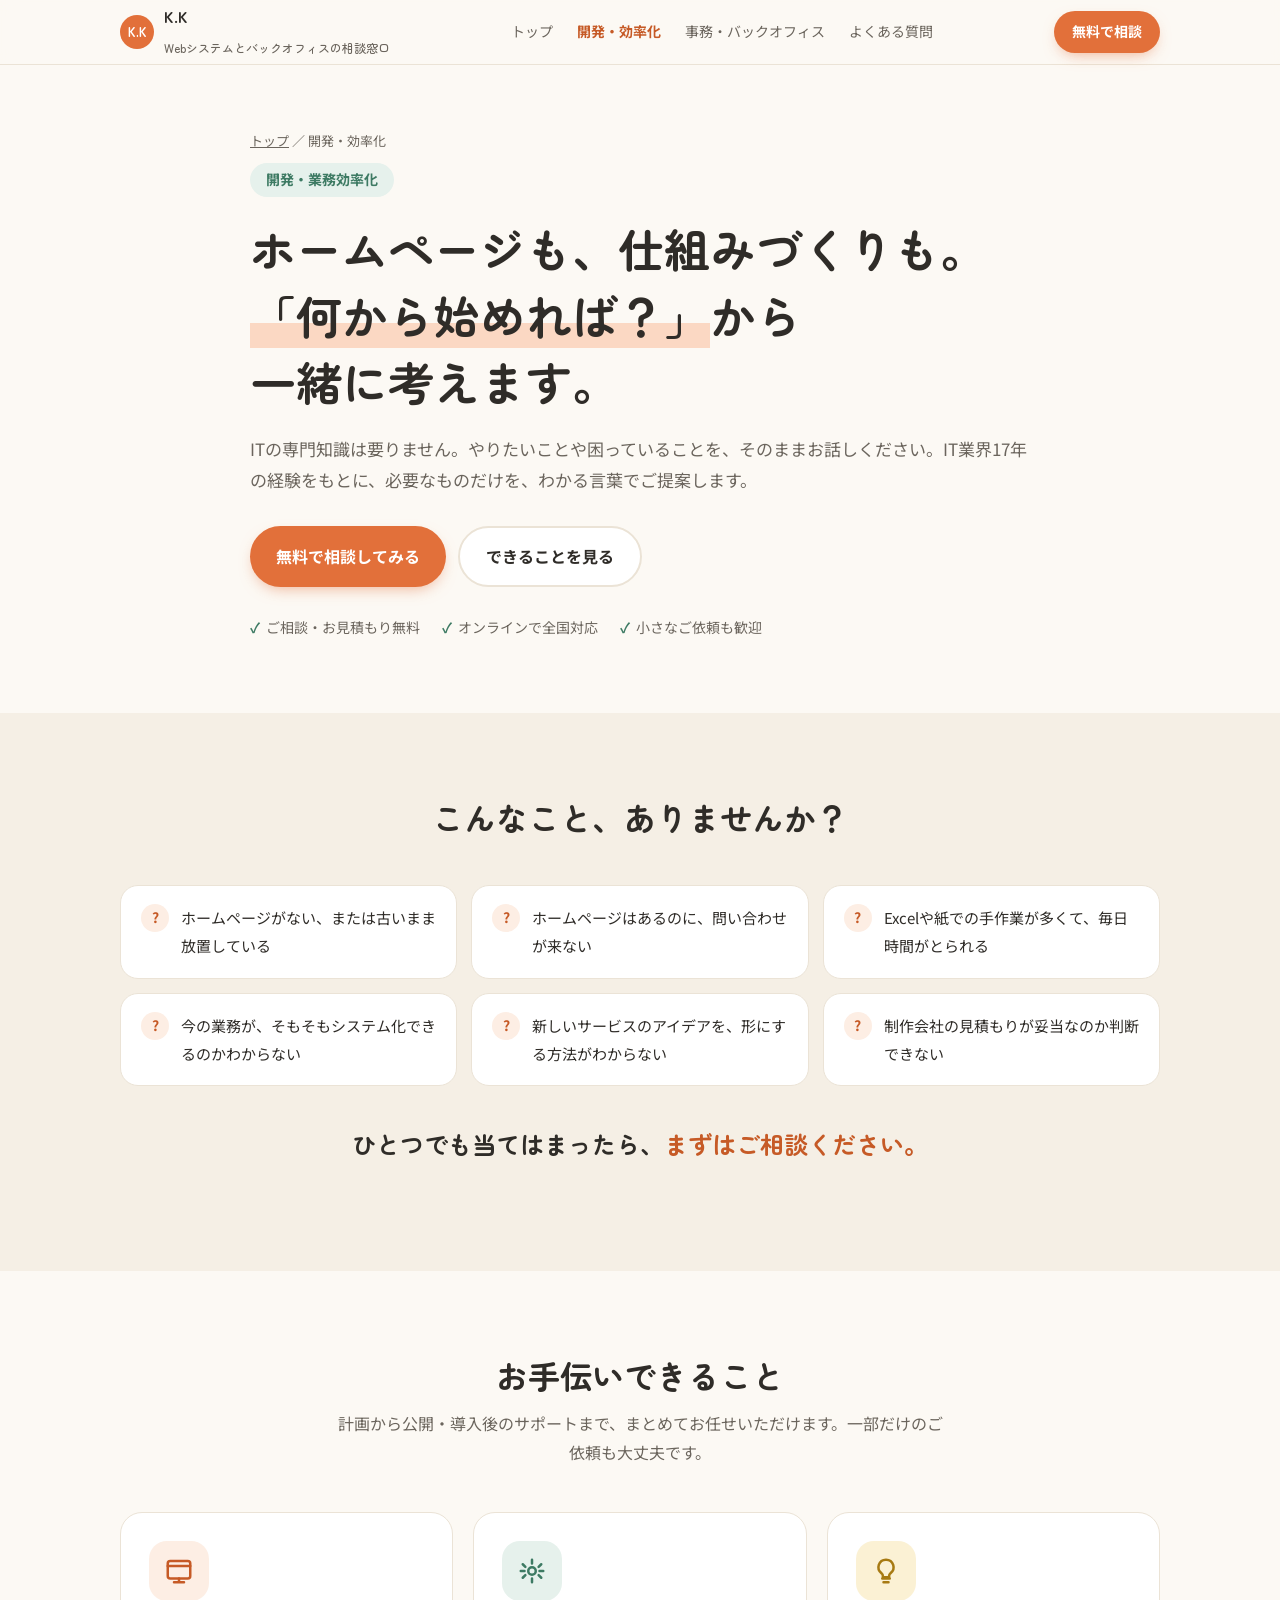
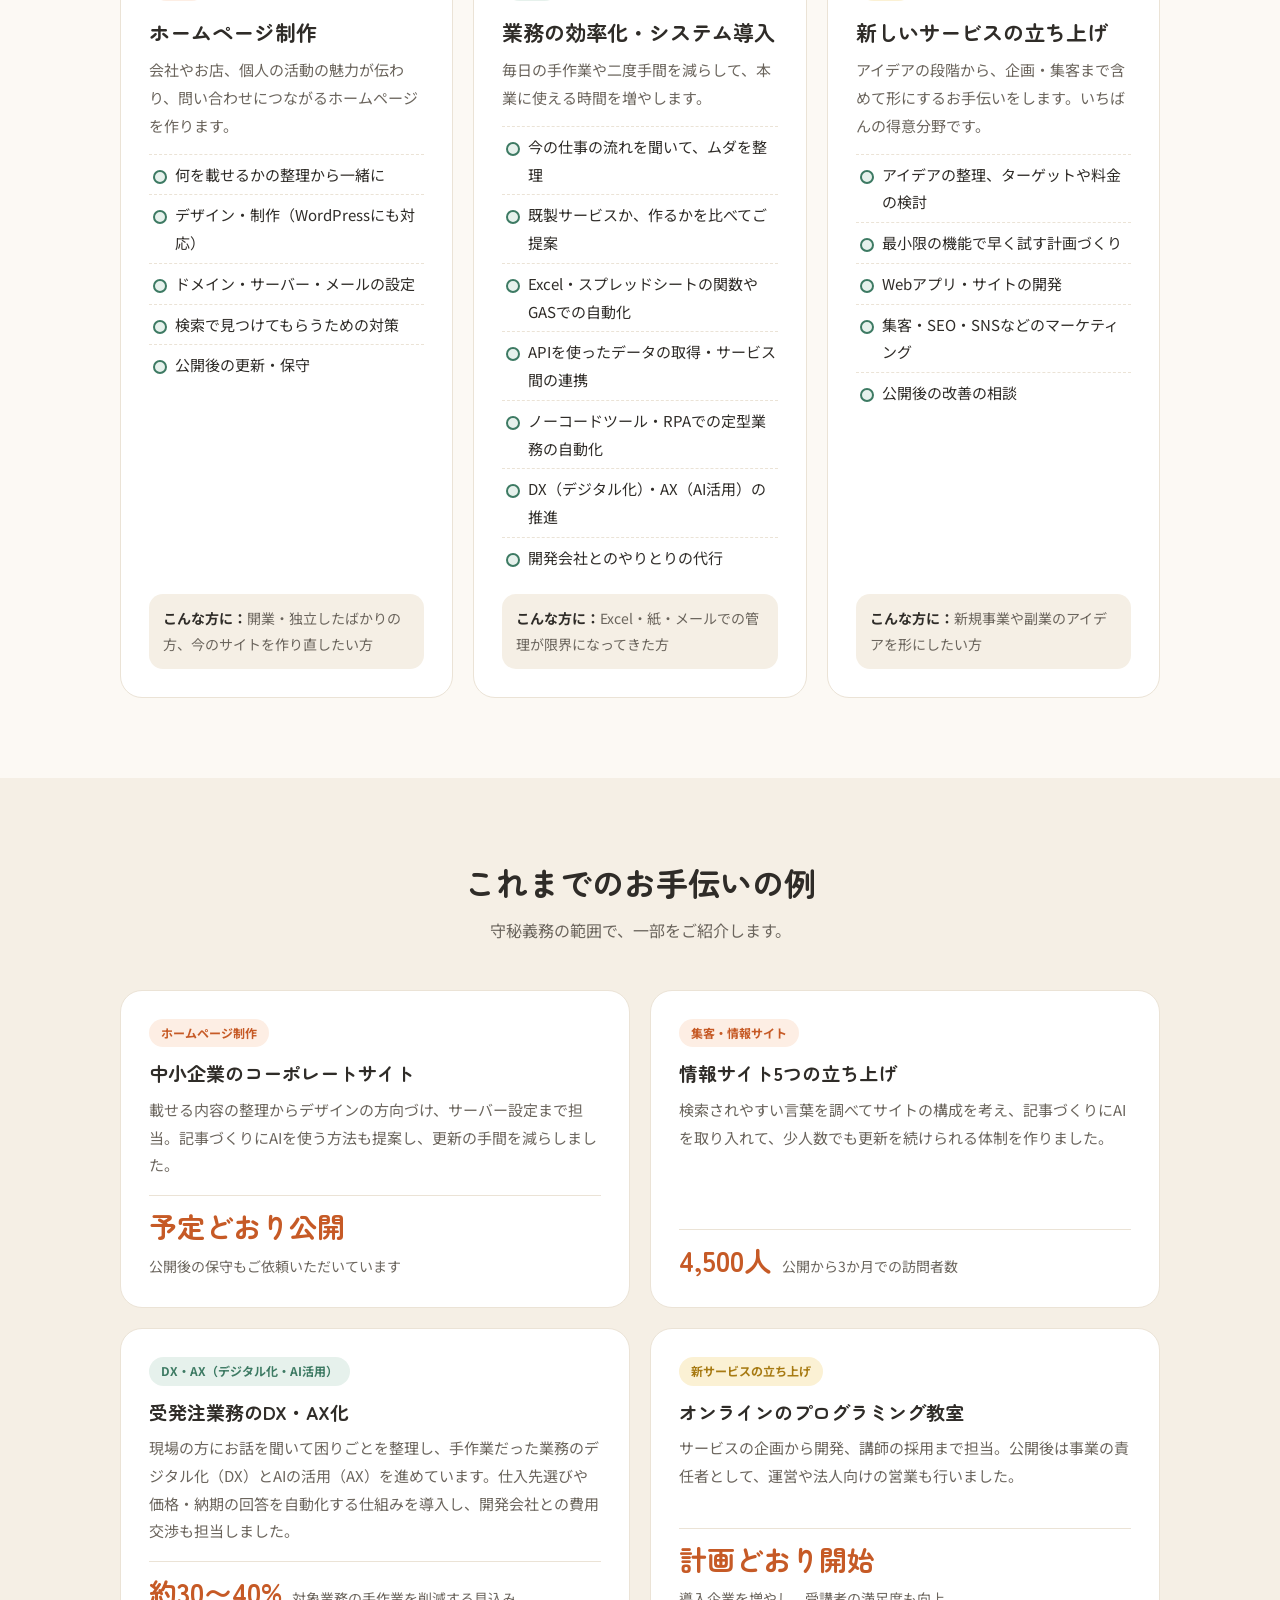
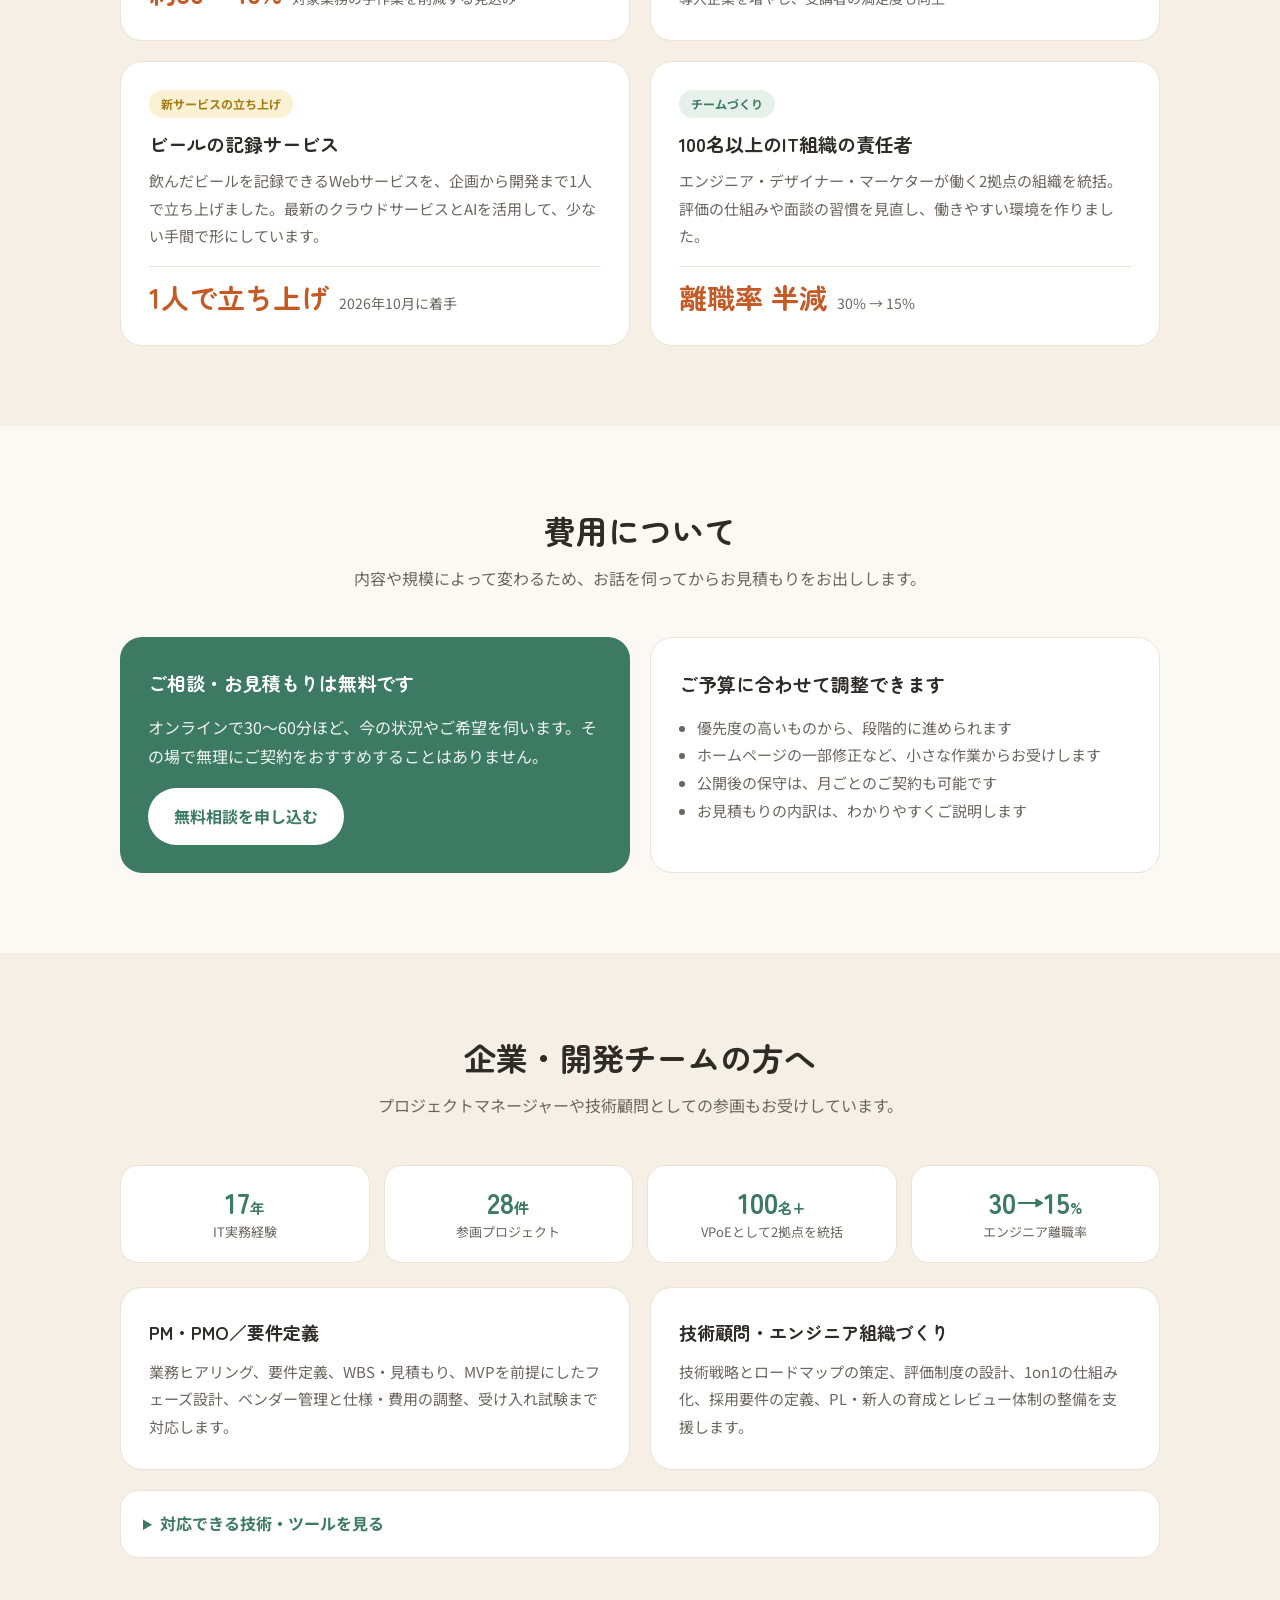
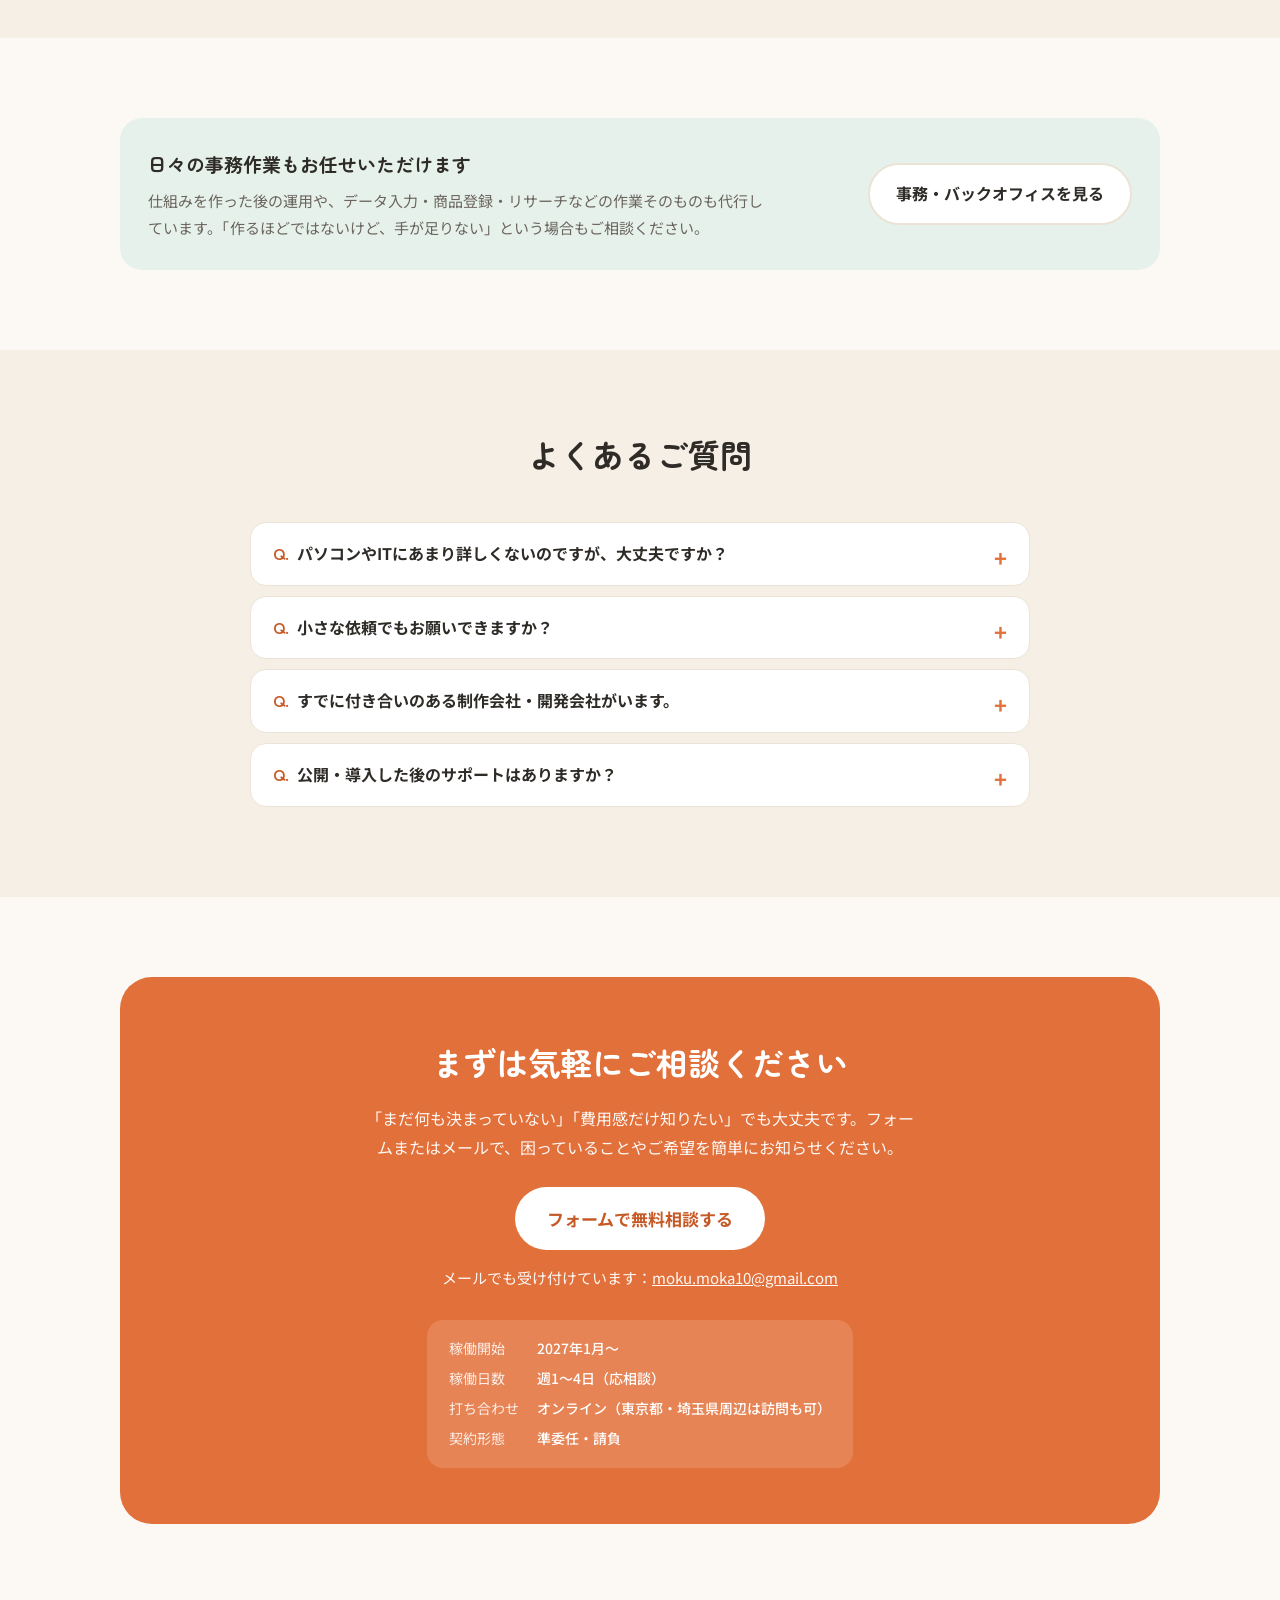
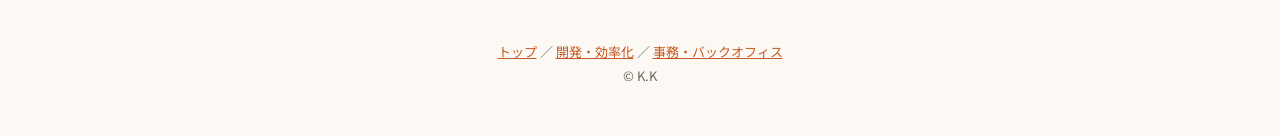
==== dev.html @ 9cc59f11 "Split site into top, dev and office support pages - Turn index.html into a hub introducing both serv" ====
<!doctype html>
<html lang="ja">
<head>
<meta charset="utf-8">
<meta name="viewport" content="width=device-width, initial-scale=1">
<meta name="color-scheme" content="light">
<title>開発・業務効率化 | K.K</title>
<meta name="description" content="ホームページ制作、業務の効率化・自動化・システム導入、DX・AI活用、新規サービスの立ち上げまで。IT業界17年の経験で、「何から始めれば？」から一緒に進めます。ご相談・お見積もりは無料です。">
<meta property="og:title" content="開発・業務効率化 | K.K">
<meta property="og:description" content="ホームページ制作、業務の効率化、新規サービスの立ち上げまで。IT歴17年の経験で、やりたいことの整理から一緒に進めます。">
<meta property="og:type" content="website">
<link rel="preconnect" href="https://fonts.googleapis.com">
<link rel="preconnect" href="https://fonts.gstatic.com" crossorigin>
<link href="https://fonts.googleapis.com/css2?family=Zen+Maru+Gothic:wght@500;700&family=Noto+Sans+JP:wght@400;500;700&display=swap" rel="stylesheet">
<link rel="stylesheet" href="style.css">
</head>
<body>

<header class="top">
  <div class="wrap">
    <a class="logo" href="index.html"><span class="mark">K.K</span><span>K.K<br><small>Webシステムとバックオフィスの相談窓口</small></span></a>
    <nav class="links">
      <a href="index.html">トップ</a>
      <a href="dev.html" aria-current="page">開発・効率化</a>
      <a href="office.html">事務・バックオフィス</a>
      <a href="#faq">よくある質問</a>
    </nav>
    <a class="btn sm" href="#contact">無料で相談</a>
  </div>
</header>

<main>
  <div class="hero solo">
    <div class="wrap">
      <div>
        <div class="crumb"><a href="index.html">トップ</a> ／ 開発・効率化</div>
        <span class="tagline">開発・業務効率化</span>
        <h1><span class="nw">ホームページも、</span><span class="nw">仕組みづくりも。</span><br><span class="nw"><span class="hl">「何から始めれば？」</span>から</span><br><span class="nw">一緒に考えます。</span></h1>
        <p class="lead">ITの専門知識は要りません。やりたいことや困っていることを、そのままお話しください。IT業界17年の経験をもとに、必要なものだけを、わかる言葉でご提案します。</p>
        <div class="cta">
          <a class="btn" href="#contact">無料で相談してみる</a>
          <a class="btn ghost" href="#services">できることを見る</a>
        </div>
        <div class="badges">
          <span>ご相談・お見積もり無料</span>
          <span>オンラインで全国対応</span>
          <span>小さなご依頼も歓迎</span>
        </div>
      </div>
    </div>
  </div>

  <section class="alt" id="worries">
    <div class="wrap">
      <div class="sec-head">
        <h2>こんなこと、ありませんか？</h2>
      </div>
      <div class="worries">
        <div class="worry"><span class="q">?</span>ホームページがない、または古いまま放置している</div>
        <div class="worry"><span class="q">?</span>ホームページはあるのに、問い合わせが来ない</div>
        <div class="worry"><span class="q">?</span>Excelや紙での手作業が多くて、毎日時間がとられる</div>
        <div class="worry"><span class="q">?</span>今の業務が、そもそもシステム化できるのかわからない</div>
        <div class="worry"><span class="q">?</span>新しいサービスのアイデアを、形にする方法がわからない</div>
        <div class="worry"><span class="q">?</span>制作会社の見積もりが妥当なのか判断できない</div>
      </div>
      <p class="answer">ひとつでも当てはまったら、<em>まずはご相談ください。</em></p>
    </div>
  </section>

  <section id="services">
    <div class="wrap">
      <div class="sec-head">
        <h2>お手伝いできること</h2>
        <p>計画から公開・導入後のサポートまで、まとめてお任せいただけます。一部だけのご依頼も大丈夫です。</p>
      </div>
      <div class="grid3">
        <div class="card svc">
          <div class="icon c-orange"><svg viewBox="0 0 24 24" fill="none" stroke="currentColor" stroke-width="2" stroke-linecap="round" stroke-linejoin="round"><rect x="3" y="4" width="18" height="14" rx="2"/><path d="M3 8h18M8 21h8M12 18v3"/></svg></div>
          <h3>ホームページ制作</h3>
          <p class="desc">会社やお店、個人の活動の魅力が伝わり、問い合わせにつながるホームページを作ります。</p>
          <ul>
            <li>何を載せるかの整理から一緒に</li>
            <li>デザイン・制作（WordPressにも対応）</li>
            <li>ドメイン・サーバー・メールの設定</li>
            <li>検索で見つけてもらうための対策</li>
            <li>公開後の更新・保守</li>
          </ul>
          <div class="for"><b>こんな方に：</b>開業・独立したばかりの方、今のサイトを作り直したい方</div>
        </div>
        <div class="card svc">
          <div class="icon c-green"><svg viewBox="0 0 24 24" fill="none" stroke="currentColor" stroke-width="2" stroke-linecap="round" stroke-linejoin="round"><path d="M12 3v3M12 18v3M4.6 6.6l2.1 2.1M17.3 15.3l2.1 2.1M3 12h3M18 12h3M4.6 17.4l2.1-2.1M17.3 8.7l2.1-2.1"/><circle cx="12" cy="12" r="3"/></svg></div>
          <h3>業務の効率化・システム導入</h3>
          <p class="desc">毎日の手作業や二度手間を減らして、本業に使える時間を増やします。</p>
          <ul>
            <li>今の仕事の流れを聞いて、ムダを整理</li>
            <li>既製サービスか、作るかを比べてご提案</li>
            <li>Excel・スプレッドシートの関数やGASでの自動化</li>
            <li>APIを使ったデータの取得・サービス間の連携</li>
            <li>ノーコードツール・RPAでの定型業務の自動化</li>
            <li>DX（デジタル化）・AX（AI活用）の推進</li>
            <li>開発会社とのやりとりの代行</li>
          </ul>
          <div class="for"><b>こんな方に：</b>Excel・紙・メールでの管理が限界になってきた方</div>
        </div>
        <div class="card svc">
          <div class="icon c-yellow"><svg viewBox="0 0 24 24" fill="none" stroke="currentColor" stroke-width="2" stroke-linecap="round" stroke-linejoin="round"><path d="M9 18h6M10 21h4M12 3a6 6 0 0 0-3.5 10.9c.6.5 1 1.2 1 2V17h5v-1.1c0-.8.4-1.5 1-2A6 6 0 0 0 12 3z"/></svg></div>
          <h3>新しいサービスの立ち上げ</h3>
          <p class="desc">アイデアの段階から、企画・集客まで含めて形にするお手伝いをします。いちばんの得意分野です。</p>
          <ul>
            <li>アイデアの整理、ターゲットや料金の検討</li>
            <li>最小限の機能で早く試す計画づくり</li>
            <li>Webアプリ・サイトの開発</li>
            <li>集客・SEO・SNSなどのマーケティング</li>
            <li>公開後の改善の相談</li>
          </ul>
          <div class="for"><b>こんな方に：</b>新規事業や副業のアイデアを形にしたい方</div>
        </div>
      </div>
    </div>
  </section>

  <section class="alt" id="cases">
    <div class="wrap">
      <div class="sec-head">
        <h2>これまでのお手伝いの例</h2>
        <p>守秘義務の範囲で、一部をご紹介します。</p>
      </div>
      <div class="grid2">
        <div class="card case">
          <span class="kind c-orange">ホームページ制作</span>
          <h3>中小企業のコーポレートサイト</h3>
          <p>載せる内容の整理からデザインの方向づけ、サーバー設定まで担当。記事づくりにAIを使う方法も提案し、更新の手間を減らしました。</p>
          <div class="result"><span class="big">予定どおり公開</span><span class="small">公開後の保守もご依頼いただいています</span></div>
        </div>
        <div class="card case">
          <span class="kind c-orange">集客・情報サイト</span>
          <h3>情報サイト5つの立ち上げ</h3>
          <p>検索されやすい言葉を調べてサイトの構成を考え、記事づくりにAIを取り入れて、少人数でも更新を続けられる体制を作りました。</p>
          <div class="result"><span class="big">4,500人</span><span class="small">公開から3か月での訪問者数</span></div>
        </div>
        <div class="card case">
          <span class="kind c-green">DX・AX（デジタル化・AI活用）</span>
          <h3>受発注業務のDX・AX化</h3>
          <p>現場の方にお話を聞いて困りごとを整理し、手作業だった業務のデジタル化（DX）とAIの活用（AX）を進めています。仕入先選びや価格・納期の回答を自動化する仕組みを導入し、開発会社との費用交渉も担当しました。</p>
          <div class="result"><span class="big">約30〜40%</span><span class="small">対象業務の手作業を削減する見込み</span></div>
        </div>
        <div class="card case">
          <span class="kind c-yellow">新サービスの立ち上げ</span>
          <h3>オンラインのプログラミング教室</h3>
          <p>サービスの企画から開発、講師の採用まで担当。公開後は事業の責任者として、運営や法人向けの営業も行いました。</p>
          <div class="result"><span class="big">計画どおり開始</span><span class="small">導入企業を増やし、受講者の満足度も向上</span></div>
        </div>
        <div class="card case">
          <span class="kind c-yellow">新サービスの立ち上げ</span>
          <h3>ビールの記録サービス</h3>
          <p>飲んだビールを記録できるWebサービスを、企画から開発まで1人で立ち上げました。最新のクラウドサービスとAIを活用して、少ない手間で形にしています。</p>
          <div class="result"><span class="big">1人で立ち上げ</span><span class="small">2026年10月に着手</span></div>
        </div>
        <div class="card case">
          <span class="kind c-green">チームづくり</span>
          <h3>100名以上のIT組織の責任者</h3>
          <p>エンジニア・デザイナー・マーケターが働く2拠点の組織を統括。評価の仕組みや面談の習慣を見直し、働きやすい環境を作りました。</p>
          <div class="result"><span class="big">離職率 半減</span><span class="small">30% → 15%</span></div>
        </div>
      </div>
    </div>
  </section>

  <section id="price">
    <div class="wrap">
      <div class="sec-head">
        <h2>費用について</h2>
        <p>内容や規模によって変わるため、お話を伺ってからお見積もりをお出しします。</p>
      </div>
      <div class="price">
        <div class="card free">
          <h3>ご相談・お見積もりは無料です</h3>
          <p>オンラインで30〜60分ほど、今の状況やご希望を伺います。その場で無理にご契約をおすすめすることはありません。</p>
          <a class="btn" href="#contact">無料相談を申し込む</a>
        </div>
        <div class="card">
          <h3>ご予算に合わせて調整できます</h3>
          <ul>
            <li>優先度の高いものから、段階的に進められます</li>
            <li>ホームページの一部修正など、小さな作業からお受けします</li>
            <li>公開後の保守は、月ごとのご契約も可能です</li>
            <li>お見積もりの内訳は、わかりやすくご説明します</li>
          </ul>
        </div>
      </div>
    </div>
  </section>

  <section class="alt biz" id="business">
    <div class="wrap">
      <div class="sec-head">
        <h2>企業・開発チームの方へ</h2>
        <p>プロジェクトマネージャーや技術顧問としての参画もお受けしています。</p>
      </div>
      <div class="stats">
        <div class="stat"><div class="v">17<small>年</small></div><div class="k">IT実務経験</div></div>
        <div class="stat"><div class="v">28<small>件</small></div><div class="k">参画プロジェクト</div></div>
        <div class="stat"><div class="v">100<small>名+</small></div><div class="k">VPoEとして2拠点を統括</div></div>
        <div class="stat"><div class="v">30→15<small>%</small></div><div class="k">エンジニア離職率</div></div>
      </div>
      <div class="grid2">
        <div class="card">
          <h3>PM・PMO／要件定義</h3>
          <p>業務ヒアリング、要件定義、WBS・見積もり、MVPを前提にしたフェーズ設計、ベンダー管理と仕様・費用の調整、受け入れ試験まで対応します。</p>
        </div>
        <div class="card">
          <h3>技術顧問・エンジニア組織づくり</h3>
          <p>技術戦略とロードマップの策定、評価制度の設計、1on1の仕組み化、採用要件の定義、PL・新人の育成とレビュー体制の整備を支援します。</p>
        </div>
      </div>
      <details class="skills">
        <summary>対応できる技術・ツールを見る</summary>
        <div class="skillrow"><h4>言語</h4><div><span class="pill">Java</span><span class="pill">JavaScript</span><span class="pill">SQL</span><span class="pill">HTML / CSS</span><span class="pill">PHP</span><span class="pill">Google Apps Script</span><span class="pill">VBA</span><span class="pill">Python</span><span class="pill">TypeScript</span><span class="pill">C#</span></div></div>
        <div class="skillrow"><h4>フレームワーク</h4><div><span class="pill">Spring Boot</span><span class="pill">Spring Framework</span><span class="pill">Struts / Struts2</span><span class="pill">MyBatis</span><span class="pill">WordPress</span><span class="pill">Laravel</span><span class="pill">Vue / React</span><span class="pill">Next.js</span></div></div>
        <div class="skillrow"><h4>DB</h4><div><span class="pill">PostgreSQL</span><span class="pill">MySQL</span><span class="pill">MariaDB</span><span class="pill">Oracle</span><span class="pill">SQL Server</span></div></div>
        <div class="skillrow"><h4>インフラ・ミドルウェア</h4><div><span class="pill">Apache</span><span class="pill">Tomcat</span><span class="pill">nginx</span><span class="pill">RHEL / CentOS / AlmaLinux</span><span class="pill">AWS（RDS・SNS・Lambda）</span><span class="pill">Azure VM</span></div></div>
        <div class="skillrow"><h4>クラウドサービス</h4><div><span class="pill">Vercel</span><span class="pill">Supabase</span><span class="pill">Cloudflare（ストレージ）</span></div></div>
        <div class="skillrow"><h4>開発・管理ツール</h4><div><span class="pill">Git / GitLab</span><span class="pill">Jenkins</span><span class="pill">Redmine</span><span class="pill">SVN</span><span class="pill">Backlog</span><span class="pill">Asana</span><span class="pill">Salesforce</span></div></div>
        <div class="skillrow"><h4>AI・データ</h4><div><span class="pill">Claude Code</span><span class="pill">ChatGPT</span><span class="pill">Gemini</span><span class="pill">Grok</span><span class="pill">Microsoft Copilot</span><span class="pill">生成AIプロンプト設計</span><span class="pill">LightGBM</span><span class="pill">XGBoost</span><span class="pill">scikit-learn</span><span class="pill">Optuna</span><span class="pill">Selenium</span></div></div>
        <div class="skillrow"><h4>企画・マーケティング</h4><div><span class="pill">新規サービス企画</span><span class="pill">事業計画・料金プラン設計</span><span class="pill">SEO（キーワード調査・内部対策）</span><span class="pill">GA4</span><span class="pill">Search Console</span><span class="pill">ドメイン・DNS・SMTP設定</span></div></div>
        <div class="skillrow"><h4>資格</h4><div><span class="pill">情報セキュリティマネジメント</span></div></div>
      </details>
    </div>
  </section>

  <section id="cross">
    <div class="wrap">
      <div class="card crosslink">
        <div>
          <h3>日々の事務作業もお任せいただけます</h3>
          <p>仕組みを作った後の運用や、データ入力・商品登録・リサーチなどの作業そのものも代行しています。「作るほどではないけど、手が足りない」という場合もご相談ください。</p>
        </div>
        <a class="btn ghost" href="office.html">事務・バックオフィスを見る</a>
      </div>
    </div>
  </section>

  <section class="alt" id="faq">
    <div class="wrap">
      <div class="sec-head">
        <h2>よくあるご質問</h2>
      </div>
      <div class="faq">
        <details><summary>パソコンやITにあまり詳しくないのですが、大丈夫ですか？</summary><p>もちろん大丈夫です。「こんなことに困っている」「こうなったらいいな」をそのままお話しください。必要なことはこちらで整理して、わかりやすくご説明します。</p></details>
        <details><summary>小さな依頼でもお願いできますか？</summary><p>はい。ホームページの一部修正や、スプレッドシートを使ったちょっとした自動化など、小さなご依頼からお受けしています。</p></details>
        <details><summary>すでに付き合いのある制作会社・開発会社がいます。</summary><p>その場合は、お客様側の立場で、見積もりや提案内容の確認、やりとりのお手伝いをします。間に入ることで、認識のずれや思わぬ追加費用を防ぎやすくなります。</p></details>
        <details><summary>公開・導入した後のサポートはありますか？</summary><p>更新作業、保守、不具合への対応、アクセス状況をもとにした改善のご提案まで、継続してサポートします。</p></details>
      </div>
    </div>
  </section>

  <section id="contact">
    <div class="wrap">
      <div class="contact">
        <h2>まずは気軽にご相談ください</h2>
        <p>「まだ何も決まっていない」「費用感だけ知りたい」でも大丈夫です。フォームまたはメールで、困っていることやご希望を簡単にお知らせください。</p>
        <a class="btn" href="https://forms.gle/E2HdbrN2jARtDQk27" target="_blank" rel="noopener">フォームで無料相談する</a>
        <div class="mail">メールでも受け付けています：<a href="mailto:moku.moka10@gmail.com">moku.moka10@gmail.com</a></div>
        <dl>
          <dt>稼働開始</dt><dd>2027年1月〜</dd>
          <dt>稼働日数</dt><dd>週1〜4日（応相談）</dd>
          <dt>打ち合わせ</dt><dd>オンライン（東京都・埼玉県周辺は訪問も可）</dd>
          <dt>契約形態</dt><dd>準委任・請負</dd>
        </dl>
      </div>
    </div>
  </section>
</main>

<footer>
  <div class="wrap"><a href="index.html">トップ</a> ／ <a href="dev.html">開発・効率化</a> ／ <a href="office.html">事務・バックオフィス</a><br>© K.K</div>
</footer>

</body>
</html>
---- style.css ----
:root{
  --bg:#fcf9f4; --bg-alt:#f5efe5; --surface:#ffffff; --ink:#2f2c28; --muted:#6b655d; --line:#ebe3d6;
  --accent:#e2703a; --accent-dark:#c65a26; --accent-soft:#fdeee4;
  --green:#3d7a63; --green-soft:#e6f1ec;
}
*{box-sizing:border-box}
html{scroll-behavior:smooth;scroll-padding-top:68px}
body{margin:0;background:var(--bg);color:var(--ink);font-family:"Noto Sans JP",system-ui,sans-serif;line-height:1.85;font-size:16px;-webkit-font-smoothing:antialiased}
h1,h2,h3,.round{font-family:"Zen Maru Gothic","Noto Sans JP",sans-serif}
a{color:var(--accent-dark)}
img,svg{display:block}
.wrap{max-width:1080px;margin:0 auto;padding:0 20px}

/* buttons */
.btn{display:inline-flex;align-items:center;gap:8px;padding:14px 26px;border-radius:999px;background:var(--accent);color:#fff;text-decoration:none;font-weight:700;font-size:16px;box-shadow:0 6px 16px -6px rgba(226,112,58,.6);transition:background .15s,transform .15s}
.btn:hover{background:var(--accent-dark);transform:translateY(-1px)}
.btn.ghost{background:var(--surface);color:var(--ink);border:2px solid var(--line);box-shadow:none}
.btn.ghost:hover{border-color:var(--accent);background:var(--surface)}
.btn.sm{padding:8px 18px;font-size:14px}

/* header */
header.top{position:sticky;top:0;z-index:10;background:rgba(252,249,244,.92);backdrop-filter:blur(8px);border-bottom:1px solid var(--line)}
header.top .wrap{display:flex;align-items:center;justify-content:space-between;height:64px}
.logo{display:flex;align-items:center;gap:10px;font-weight:700;text-decoration:none;color:var(--ink);font-family:"Zen Maru Gothic",sans-serif}
.logo .mark{width:34px;height:34px;border-radius:50%;background:var(--accent);color:#fff;display:grid;place-items:center;font-size:13px}
.logo small{font-size:12px;color:var(--muted);font-weight:500}
nav.links{display:flex;gap:24px;font-size:14px}
nav.links a{color:var(--muted);text-decoration:none}
nav.links a:hover{color:var(--accent-dark)}
@media (max-width:820px){.logo small{display:none}header.top .wrap{height:auto;flex-wrap:wrap;padding-top:10px;padding-bottom:6px;row-gap:4px}nav.links{order:3;width:100%;overflow-x:auto;gap:18px;white-space:nowrap;padding-bottom:4px}html{scroll-padding-top:100px}}

/* hero */
.hero{padding:64px 0 72px}
.hero .wrap{display:grid;grid-template-columns:1.2fr .8fr;gap:48px;align-items:center}
.tagline{display:inline-block;background:var(--green-soft);color:var(--green);font-weight:700;font-size:14px;border-radius:999px;padding:4px 16px}
.hero h1{font-size:clamp(30px,5vw,46px);line-height:1.45;margin:18px 0 18px}
.hero h1 .nw{display:inline-block}
@media (max-width:420px){.hero h1{font-size:26px}}
.hero h1 .hl{background:linear-gradient(transparent 62%,#fbd8c3 62%)}
.hero p.lead{color:var(--muted);font-size:17px;margin:0 0 30px}
.cta{display:flex;gap:12px;flex-wrap:wrap}
.badges{display:flex;flex-wrap:wrap;gap:10px 22px;margin-top:28px;font-size:14px;color:var(--muted)}
.badges span::before{content:"✓";color:var(--green);font-weight:700;margin-right:6px}
.hero-card{background:var(--surface);border:1px solid var(--line);border-radius:28px;padding:30px;box-shadow:0 20px 40px -24px rgba(80,60,30,.25);position:relative}
.hero-card .avatar{width:84px;height:84px;margin-bottom:14px}
.hero-card .name{font-family:"Zen Maru Gothic",sans-serif;font-weight:700;font-size:20px}
.hero-card .role{font-size:13px;color:var(--muted)}
.bubble{margin-top:18px;background:var(--accent-soft);border-radius:18px;padding:16px 18px;font-size:15px;position:relative}
.bubble::before{content:"";position:absolute;top:-8px;left:28px;border:8px solid transparent;border-top:0;border-bottom-color:var(--accent-soft)}
.hero-card dl{display:grid;grid-template-columns:auto 1fr;gap:4px 14px;margin:18px 0 0;font-size:14px}
.hero-card dt{color:var(--muted)}
.hero-card dd{margin:0;font-weight:500}
@media (max-width:860px){.hero .wrap{grid-template-columns:1fr;gap:36px}.hero{padding:40px 0 56px}}

/* sections */
section{padding:80px 0}
section.alt{background:var(--bg-alt)}
.sec-head{text-align:center;margin-bottom:44px}
.sec-head h2{font-size:clamp(24px,3.6vw,32px);margin:0 0 10px;line-height:1.5}
.sec-head p{color:var(--muted);margin:0 auto;max-width:620px}
.card{background:var(--surface);border:1px solid var(--line);border-radius:22px;padding:28px}
.grid3{display:grid;grid-template-columns:repeat(3,1fr);gap:20px}
.grid2{display:grid;grid-template-columns:repeat(2,1fr);gap:20px}
@media (max-width:860px){.grid3,.grid2{grid-template-columns:1fr}}

/* worries */
.worries{display:grid;grid-template-columns:repeat(3,1fr);gap:14px}
.worry{background:var(--surface);border:1px solid var(--line);border-radius:18px;padding:18px 20px;display:flex;gap:12px;align-items:flex-start;font-size:15px}
.worry .q{flex:none;width:28px;height:28px;border-radius:50%;background:var(--accent-soft);color:var(--accent-dark);display:grid;place-items:center;font-weight:700;font-size:14px}
.answer{text-align:center;margin-top:36px;font-family:"Zen Maru Gothic",sans-serif;font-size:clamp(19px,2.6vw,24px);font-weight:700}
.answer em{font-style:normal;color:var(--accent-dark)}
@media (max-width:860px){.worries{grid-template-columns:1fr}}

/* services */
.svc{display:flex;flex-direction:column}
.svc .icon{width:60px;height:60px;border-radius:18px;display:grid;place-items:center;margin-bottom:16px}
.svc .icon svg{width:30px;height:30px}
.svc h3{font-size:21px;margin:0 0 8px;line-height:1.5}
.svc .desc{color:var(--muted);font-size:15px;margin:0 0 14px}
.svc ul{list-style:none;padding:0;margin:0 0 16px;font-size:15px}
.svc li{padding:6px 0 6px 26px;position:relative;border-top:1px dashed var(--line)}
.svc li::before{content:"";position:absolute;left:4px;top:15px;width:10px;height:10px;border-radius:50%;background:var(--green-soft);border:2px solid var(--green)}
.svc .for{margin-top:auto;background:var(--bg-alt);border-radius:14px;padding:12px 14px;font-size:14px;color:var(--muted)}
.svc .for b{color:var(--ink)}
.c-orange{background:var(--accent-soft);color:var(--accent-dark)}
.c-green{background:var(--green-soft);color:var(--green)}
.c-yellow{background:#fbf1d4;color:#a77a12}

/* reasons */
.reason{text-align:center}
.reason .num{font-family:"Zen Maru Gothic",sans-serif;font-size:14px;font-weight:700;color:var(--accent-dark);letter-spacing:.08em}
.reason h3{font-size:19px;margin:6px 0 10px}
.reason p{margin:0;color:var(--muted);font-size:15px;text-align:left}

/* cases */
.case{display:flex;flex-direction:column}
.case .kind{align-self:flex-start;font-size:12px;font-weight:700;border-radius:999px;padding:3px 12px;margin-bottom:12px}
.case h3{font-size:19px;margin:0 0 8px;line-height:1.5}
.case p{margin:0 0 16px;color:var(--muted);font-size:15px}
.case .result{margin-top:auto;border-top:1px solid var(--line);padding-top:14px;display:flex;align-items:baseline;gap:10px;flex-wrap:wrap}
.case .big{font-family:"Zen Maru Gothic",sans-serif;font-size:28px;font-weight:700;color:var(--accent-dark);line-height:1.2}
.case .small{font-size:14px;color:var(--muted)}

/* price */
.price{display:grid;grid-template-columns:1fr 1fr;gap:20px;align-items:stretch}
.price .card h3{font-size:19px;margin:0 0 12px}
.price ul{margin:0;padding-left:1.2em;color:var(--muted);font-size:15px}
.price .free{background:var(--green);color:#fff;border:0}
.price .free h3{color:#fff}
.price .free p{margin:0 0 16px;opacity:.92}
.price .free .btn{background:#fff;color:var(--green);box-shadow:none}
@media (max-width:860px){.price{grid-template-columns:1fr}}

/* steps */
.steps{display:grid;grid-template-columns:repeat(4,1fr);gap:16px;counter-reset:st}
.step{background:var(--surface);border:1px solid var(--line);border-radius:22px;padding:24px;position:relative}
.step::before{counter-increment:st;content:counter(st);display:grid;place-items:center;width:36px;height:36px;border-radius:50%;background:var(--accent);color:#fff;font-weight:700;margin-bottom:12px;font-family:"Zen Maru Gothic",sans-serif}
.step h3{font-size:17px;margin:0 0 6px}
.step p{margin:0;color:var(--muted);font-size:14px}
@media (max-width:860px){.steps{grid-template-columns:1fr 1fr}}
@media (max-width:520px){.steps{grid-template-columns:1fr}}

/* profile */
.profile{display:grid;grid-template-columns:240px 1fr;gap:40px;align-items:start}
.profile .side{text-align:center}
.profile .side .avatar{width:160px;height:160px;margin:0 auto 14px}
.profile .side .name{font-family:"Zen Maru Gothic",sans-serif;font-size:22px;font-weight:700}
.profile .side .role{font-size:14px;color:var(--muted)}
.profile p{margin:0 0 14px}
.history{list-style:none;padding:0;margin:20px 0 0;border-left:3px solid var(--line)}
.history li{position:relative;padding:0 0 16px 22px;font-size:15px}
.history li::before{content:"";position:absolute;left:-8px;top:8px;width:13px;height:13px;border-radius:50%;background:var(--surface);border:3px solid var(--accent)}
.history b{display:block;font-size:13px;color:var(--accent-dark)}
@media (max-width:760px){.profile{grid-template-columns:1fr;gap:20px}}

/* for companies */
.biz .stats{display:grid;grid-template-columns:repeat(4,1fr);gap:14px;margin-bottom:24px}
.biz .stat{background:var(--surface);border:1px solid var(--line);border-radius:18px;padding:18px;text-align:center}
.biz .stat .v{font-family:"Zen Maru Gothic",sans-serif;font-size:28px;font-weight:700;color:var(--green);line-height:1.3}
.biz .stat .v small{font-size:15px}
.biz .stat .k{font-size:13px;color:var(--muted)}
@media (max-width:760px){.biz .stats{grid-template-columns:1fr 1fr}}
.biz .card h3{font-size:18px;margin:0 0 8px}
.biz .card p{margin:0;color:var(--muted);font-size:15px}
details.skills{margin-top:20px;background:var(--surface);border:1px solid var(--line);border-radius:18px;padding:18px 22px}
details.skills summary{cursor:pointer;font-weight:700;color:var(--green)}
.skillrow{display:grid;grid-template-columns:150px 1fr;gap:12px;padding:12px 0;border-top:1px solid var(--line);font-size:14px}
.skillrow:first-of-type{margin-top:14px}
.skillrow h4{margin:0;font-size:14px;color:var(--muted);font-weight:500}
.pill{display:inline-block;font-size:13px;padding:2px 10px;margin:0 6px 6px 0;border-radius:999px;background:var(--bg-alt)}
@media (max-width:760px){.skillrow{grid-template-columns:1fr;gap:4px}}

/* faq */
.faq{max-width:780px;margin:0 auto}
.faq details{background:var(--surface);border:1px solid var(--line);border-radius:16px;padding:16px 22px;margin-bottom:10px}
.faq summary{cursor:pointer;font-weight:700;list-style:none;position:relative;padding-right:30px}
.faq summary::-webkit-details-marker{display:none}
.faq summary::before{content:"Q.";color:var(--accent-dark);margin-right:8px;font-family:"Zen Maru Gothic",sans-serif}
.faq summary::after{content:"+";position:absolute;right:0;top:-2px;color:var(--accent);font-size:22px}
.faq details[open] summary::after{content:"−"}
.faq details p{margin:10px 0 0;color:var(--muted);font-size:15px}

/* contact */
.contact{background:var(--accent);color:#fff;border-radius:32px;padding:56px 32px;text-align:center}
.contact h2{font-size:clamp(24px,3.6vw,32px);margin:0 0 12px}
.contact p{margin:0 auto 24px;max-width:560px;opacity:.95}
.contact .btn{background:#fff;color:var(--accent-dark);box-shadow:none;font-size:17px;padding:16px 32px}
.contact .mail{margin-top:14px;font-size:15px;opacity:.95}
.contact dl{display:inline-grid;grid-template-columns:auto auto;gap:4px 18px;text-align:left;margin:28px auto 0;font-size:14px;background:rgba(255,255,255,.14);border-radius:16px;padding:16px 22px}
.contact dt{opacity:.85}
.contact dd{margin:0;font-weight:500}
footer{padding:36px 0 48px;color:var(--muted);font-size:13px;text-align:center}

/* nav current */
nav.links a[aria-current="page"]{color:var(--accent-dark);font-weight:700}

/* solo hero (sub pages) */
.hero.solo .wrap{grid-template-columns:1fr;max-width:820px}
.crumb{font-size:13px;color:var(--muted);margin-bottom:10px}
.crumb a{color:var(--muted)}

/* entry cards (top) */
.entry{display:flex;flex-direction:column;text-decoration:none;color:var(--ink);transition:border-color .15s,transform .15s}
.entry:hover{border-color:var(--accent);transform:translateY(-2px)}
.entry .icon{width:60px;height:60px;border-radius:18px;display:grid;place-items:center;margin-bottom:16px}
.entry .icon svg{width:30px;height:30px}
.entry h3{font-size:22px;margin:0 0 8px}
.entry p{color:var(--muted);font-size:15px;margin:0 0 14px}
.entry .tags{margin:0 0 18px}
.entry .go{margin-top:auto;font-weight:700;color:var(--accent-dark)}

/* bridge (top) */
.bridge{display:grid;grid-template-columns:1fr auto 1fr auto 1fr;gap:12px;align-items:center}
.bridge .card{text-align:center;padding:24px}
.bridge .card b{display:block;font-family:"Zen Maru Gothic",sans-serif;font-size:18px;margin-bottom:6px}
.bridge .card span{font-size:14px;color:var(--muted)}
.bridge .arrow{color:var(--accent);font-size:26px;font-weight:700}
.bridge-note{text-align:center;color:var(--muted);margin:24px 0 0}
@media (max-width:860px){.bridge{grid-template-columns:1fr}.bridge .arrow{transform:rotate(90deg);justify-self:center}}

/* cross link */
.crosslink{display:flex;gap:24px;align-items:center;justify-content:space-between;flex-wrap:wrap;background:var(--green-soft);border:0}
.crosslink h3{margin:0 0 6px;font-size:19px}
.crosslink p{margin:0;color:var(--muted);font-size:15px;max-width:620px}
.svc .more{display:inline-block;margin-top:14px;font-size:14px;font-weight:700}

/* hero two axes (top) */
.axes{display:flex;flex-direction:column;gap:10px}
.axis{display:flex;align-items:center;gap:16px;background:var(--surface);border:1px solid var(--line);border-radius:22px;padding:22px;text-decoration:none;color:var(--ink);box-shadow:0 20px 40px -28px rgba(80,60,30,.3);transition:border-color .15s,transform .15s}
.axis:hover{border-color:var(--accent);transform:translateY(-2px)}
.axis .icon{flex:none;width:56px;height:56px;border-radius:16px;display:grid;place-items:center}
.axis .icon svg{width:28px;height:28px}
.axis .txt{flex:1;display:flex;flex-direction:column;line-height:1.5}
.axis small{font-size:12px;font-weight:700;color:var(--accent-dark);letter-spacing:.06em}
.axis b{font-family:"Zen Maru Gothic",sans-serif;font-size:20px;margin:2px 0 4px}
.axis .txt span{font-size:13px;color:var(--muted)}
.axis .go{flex:none;background:var(--accent);color:#fff;font-weight:700;font-size:14px;border-radius:999px;padding:8px 16px;white-space:nowrap}
.axis:hover .go{background:var(--accent-dark)}
@media (max-width:420px){.axis{flex-wrap:wrap}.axis .go{width:100%;text-align:center}}
.axes .plus{align-self:center;color:var(--accent);font-weight:700;font-size:22px;line-height:1}
.axes-note{margin:6px 0 0;text-align:center;font-size:13px;color:var(--muted)}
.members{display:grid;gap:20px}
.contact .mail a{color:#fff}
.axis .plus-pt{display:inline-block;margin-top:6px;font-style:normal;font-size:12px;font-weight:700;color:var(--green);background:var(--green-soft);border-radius:999px;padding:2px 10px}
.axis .plus-pt.o{color:var(--accent-dark);background:var(--accent-soft)}
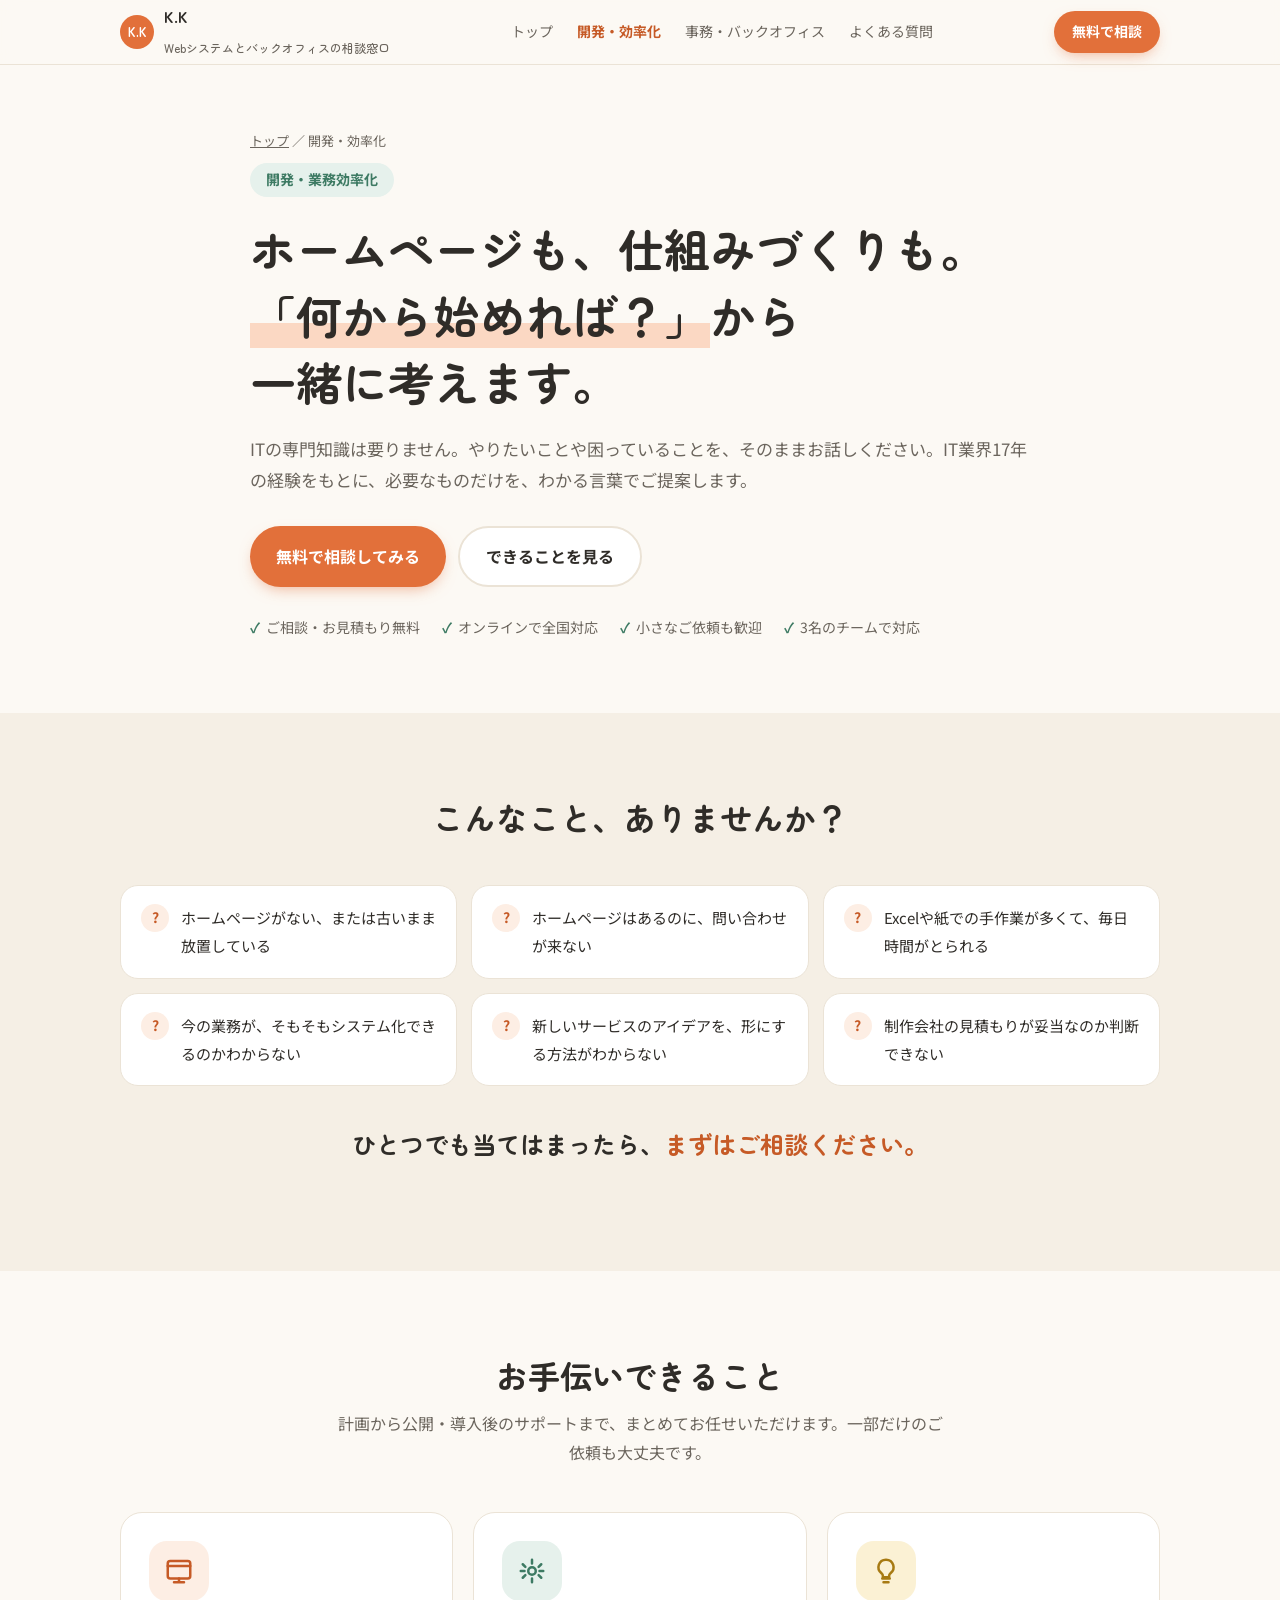
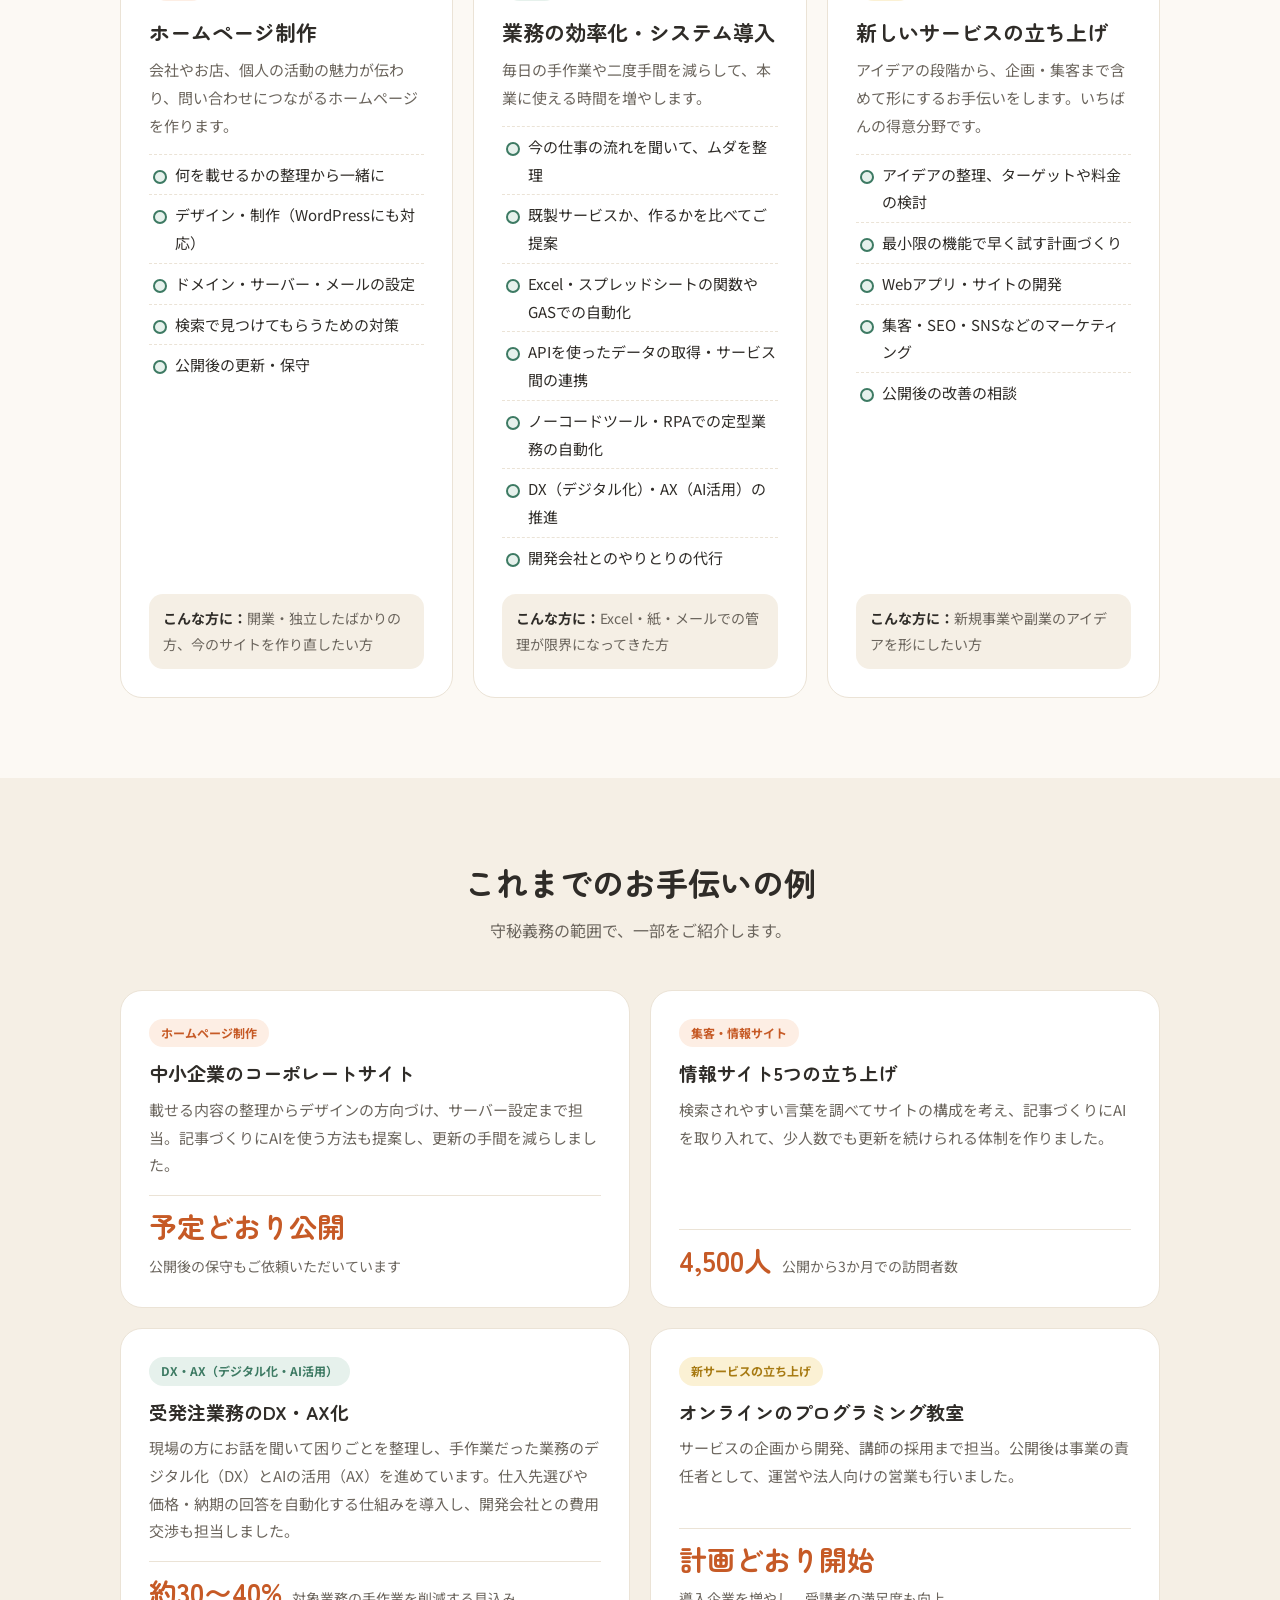
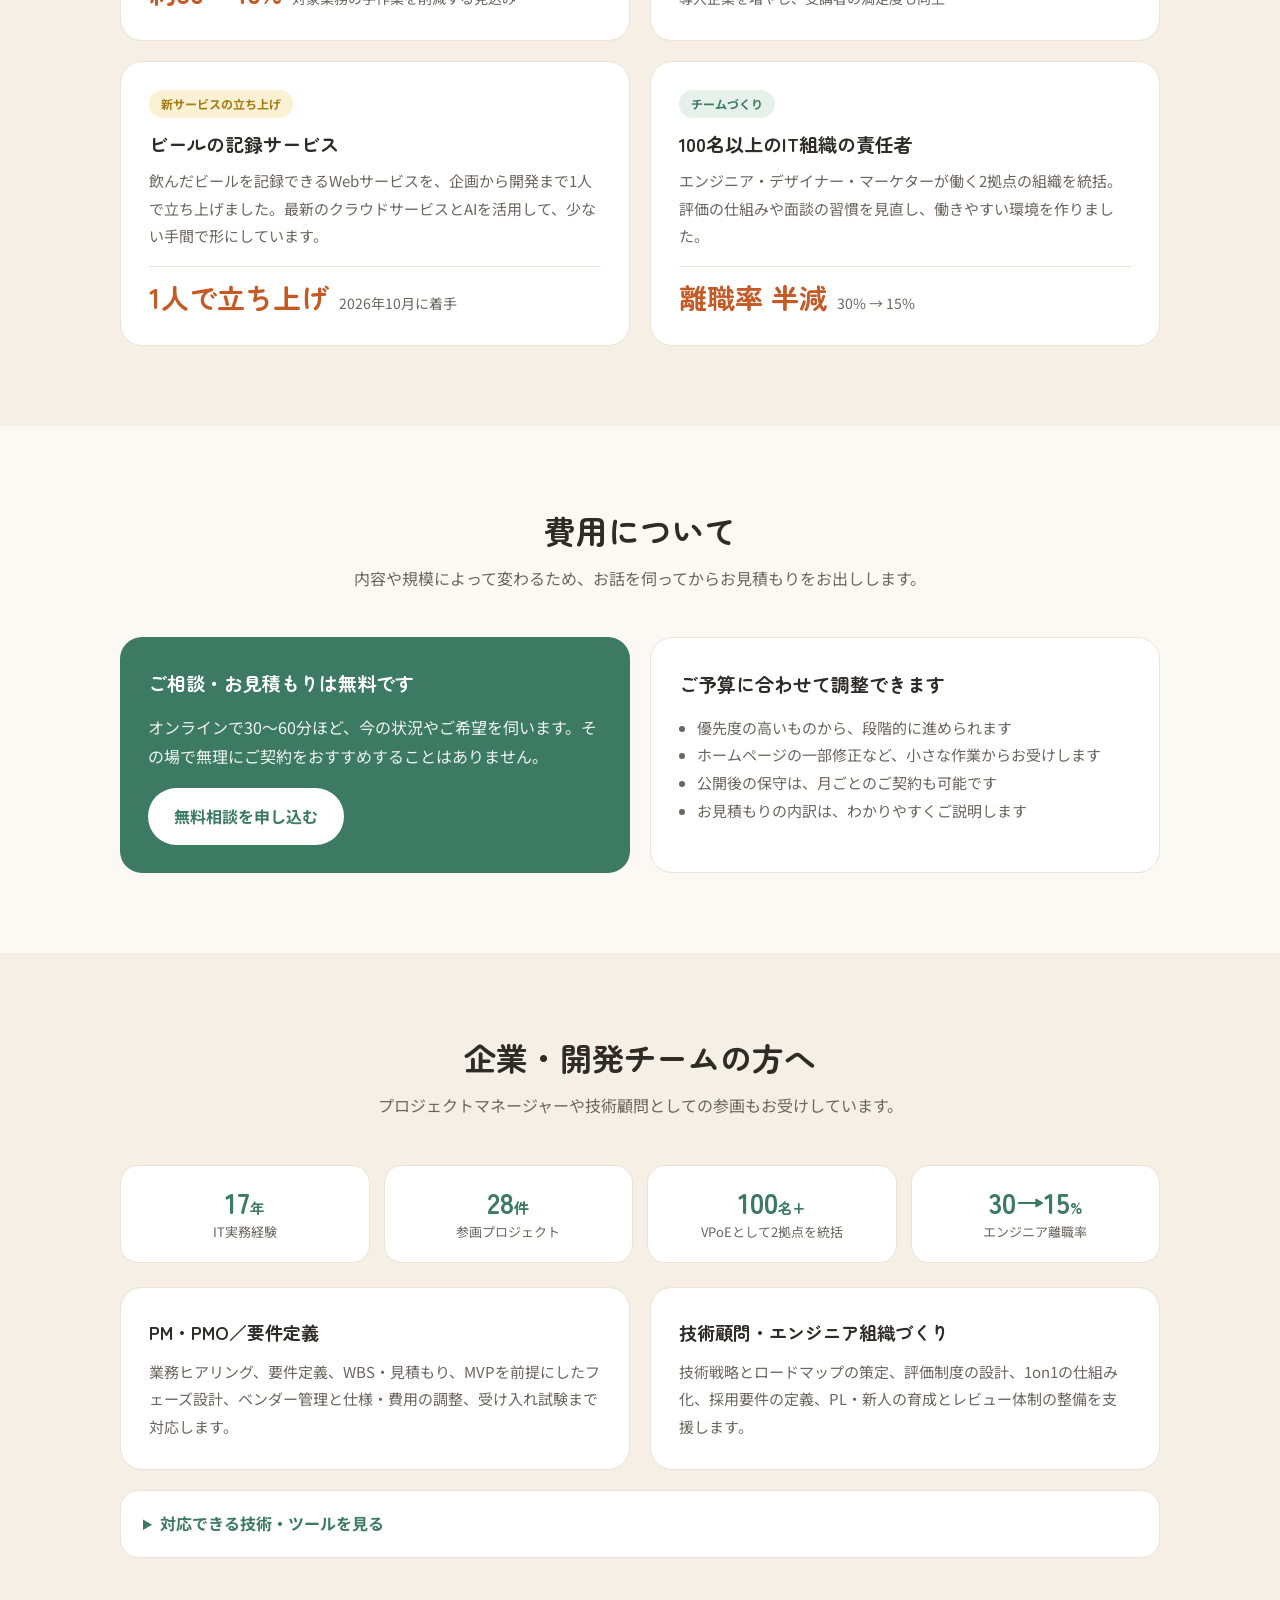
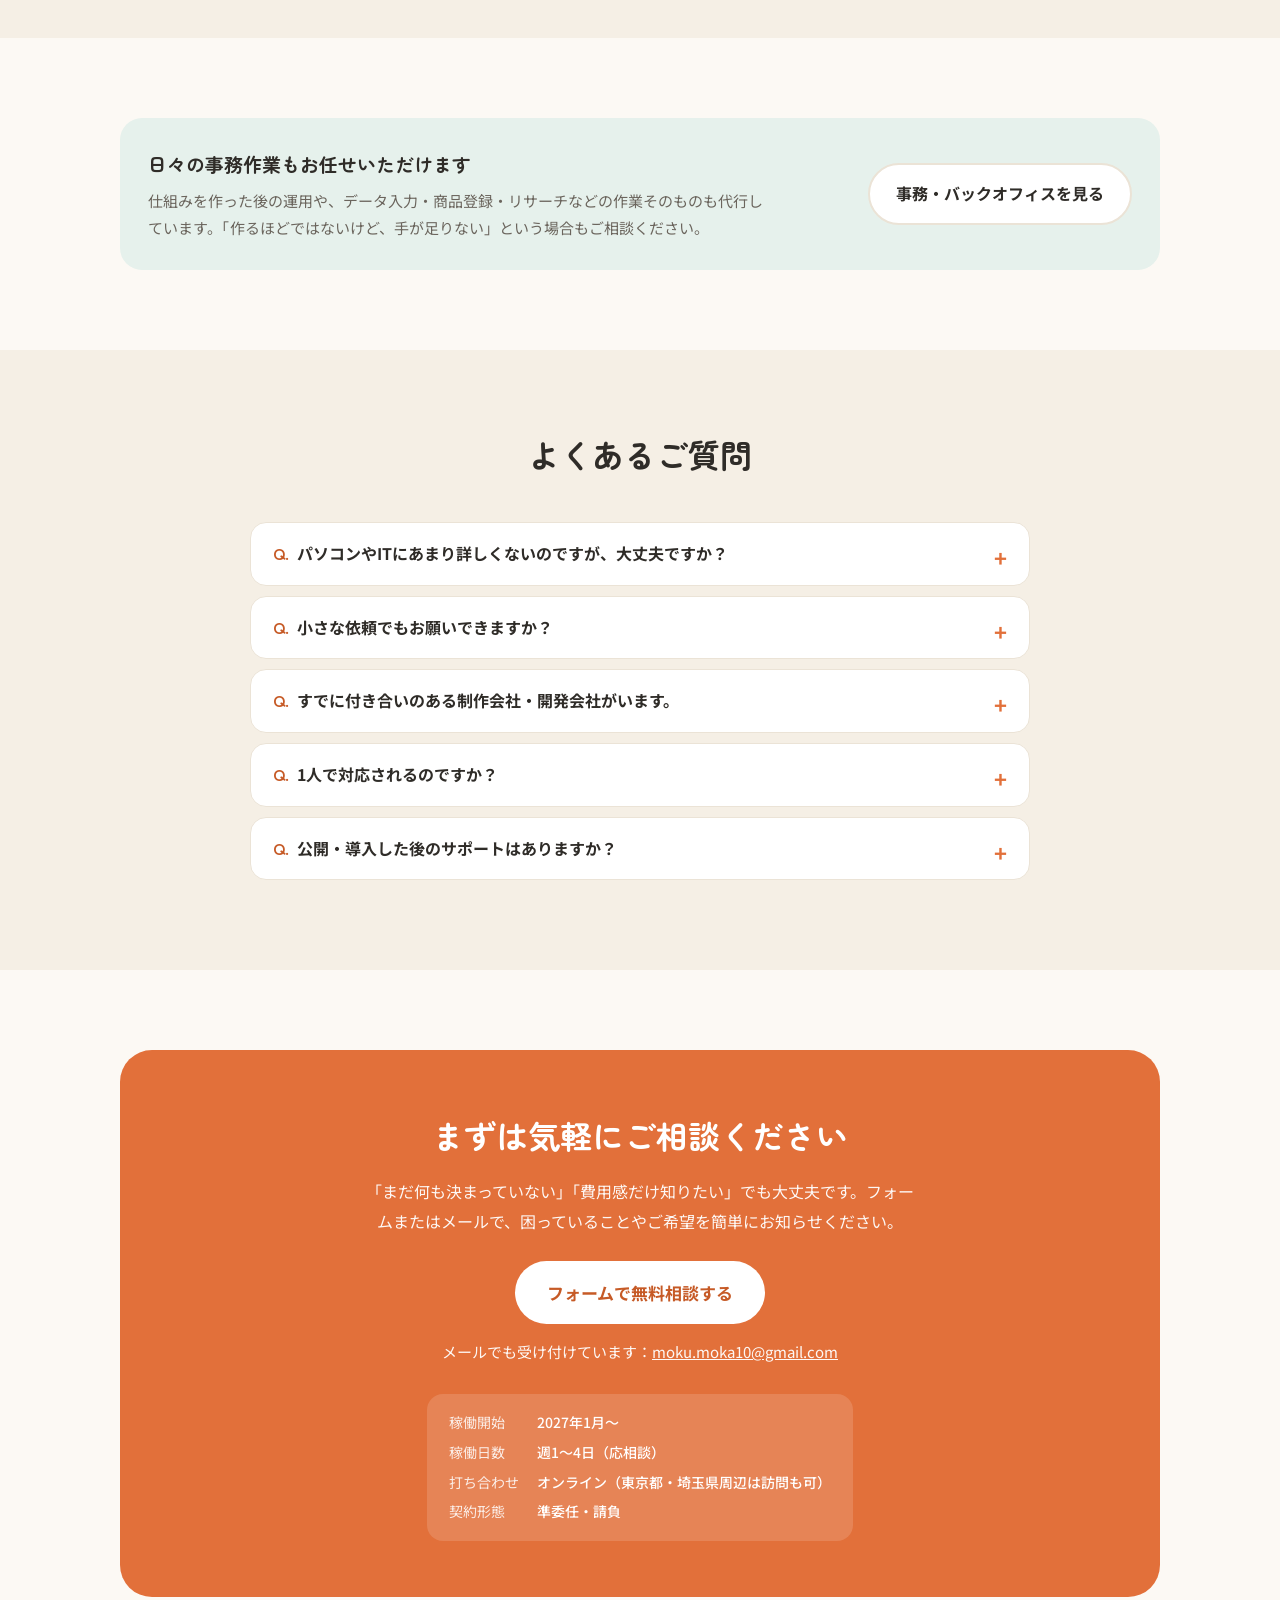
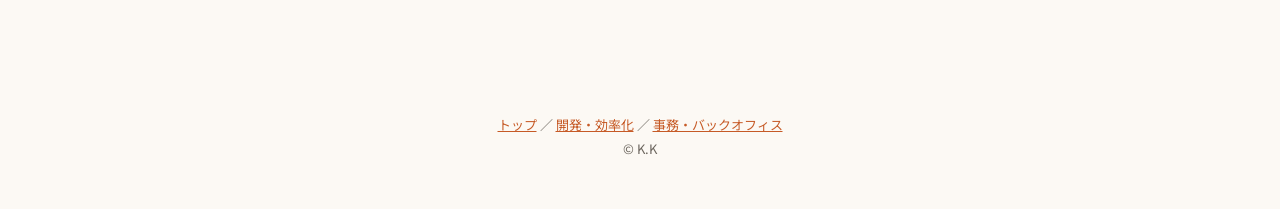
==== commit 6822b170: "Show three-member team and multi-person support Co-Authored-By: Claude Opus 5.5 <noreply@anthropic.c" ====
--- a/dev.html
+++ b/dev.html
@@ -45,6 +45,7 @@
           <span>ご相談・お見積もり無料</span>
           <span>オンラインで全国対応</span>
           <span>小さなご依頼も歓迎</span>
+          <span>3名のチームで対応</span>
         </div>
       </div>
     </div>
@@ -249,6 +250,7 @@
         <details><summary>パソコンやITにあまり詳しくないのですが、大丈夫ですか？</summary><p>もちろん大丈夫です。「こんなことに困っている」「こうなったらいいな」をそのままお話しください。必要なことはこちらで整理して、わかりやすくご説明します。</p></details>
         <details><summary>小さな依頼でもお願いできますか？</summary><p>はい。ホームページの一部修正や、スプレッドシートを使ったちょっとした自動化など、小さなご依頼からお受けしています。</p></details>
         <details><summary>すでに付き合いのある制作会社・開発会社がいます。</summary><p>その場合は、お客様側の立場で、見積もりや提案内容の確認、やりとりのお手伝いをします。間に入ることで、認識のずれや思わぬ追加費用を防ぎやすくなります。</p></details>
+        <details><summary>1人で対応されるのですか？</summary><p>K.Kのほかに、開発と事務の両方ができるメンバーが2名おり、3名のチームで対応します。開発と並行して、データ移行や入力作業などの事務作業もまとめてお任せいただけます。</p></details>
         <details><summary>公開・導入した後のサポートはありますか？</summary><p>更新作業、保守、不具合への対応、アクセス状況をもとにした改善のご提案まで、継続してサポートします。</p></details>
       </div>
     </div>
--- a/style.css
+++ b/style.css
@@ -220,6 +220,7 @@
 .axes .plus{align-self:center;color:var(--accent);font-weight:700;font-size:22px;line-height:1}
 .axes-note{margin:6px 0 0;text-align:center;font-size:13px;color:var(--muted)}
 .members{display:grid;gap:20px}
+.members-note{text-align:center;color:var(--muted);font-size:15px;margin:20px 0 0}
 .contact .mail a{color:#fff}
 .axis .plus-pt{display:inline-block;margin-top:6px;font-style:normal;font-size:12px;font-weight:700;color:var(--green);background:var(--green-soft);border-radius:999px;padding:2px 10px}
 .axis .plus-pt.o{color:var(--accent-dark);background:var(--accent-soft)}
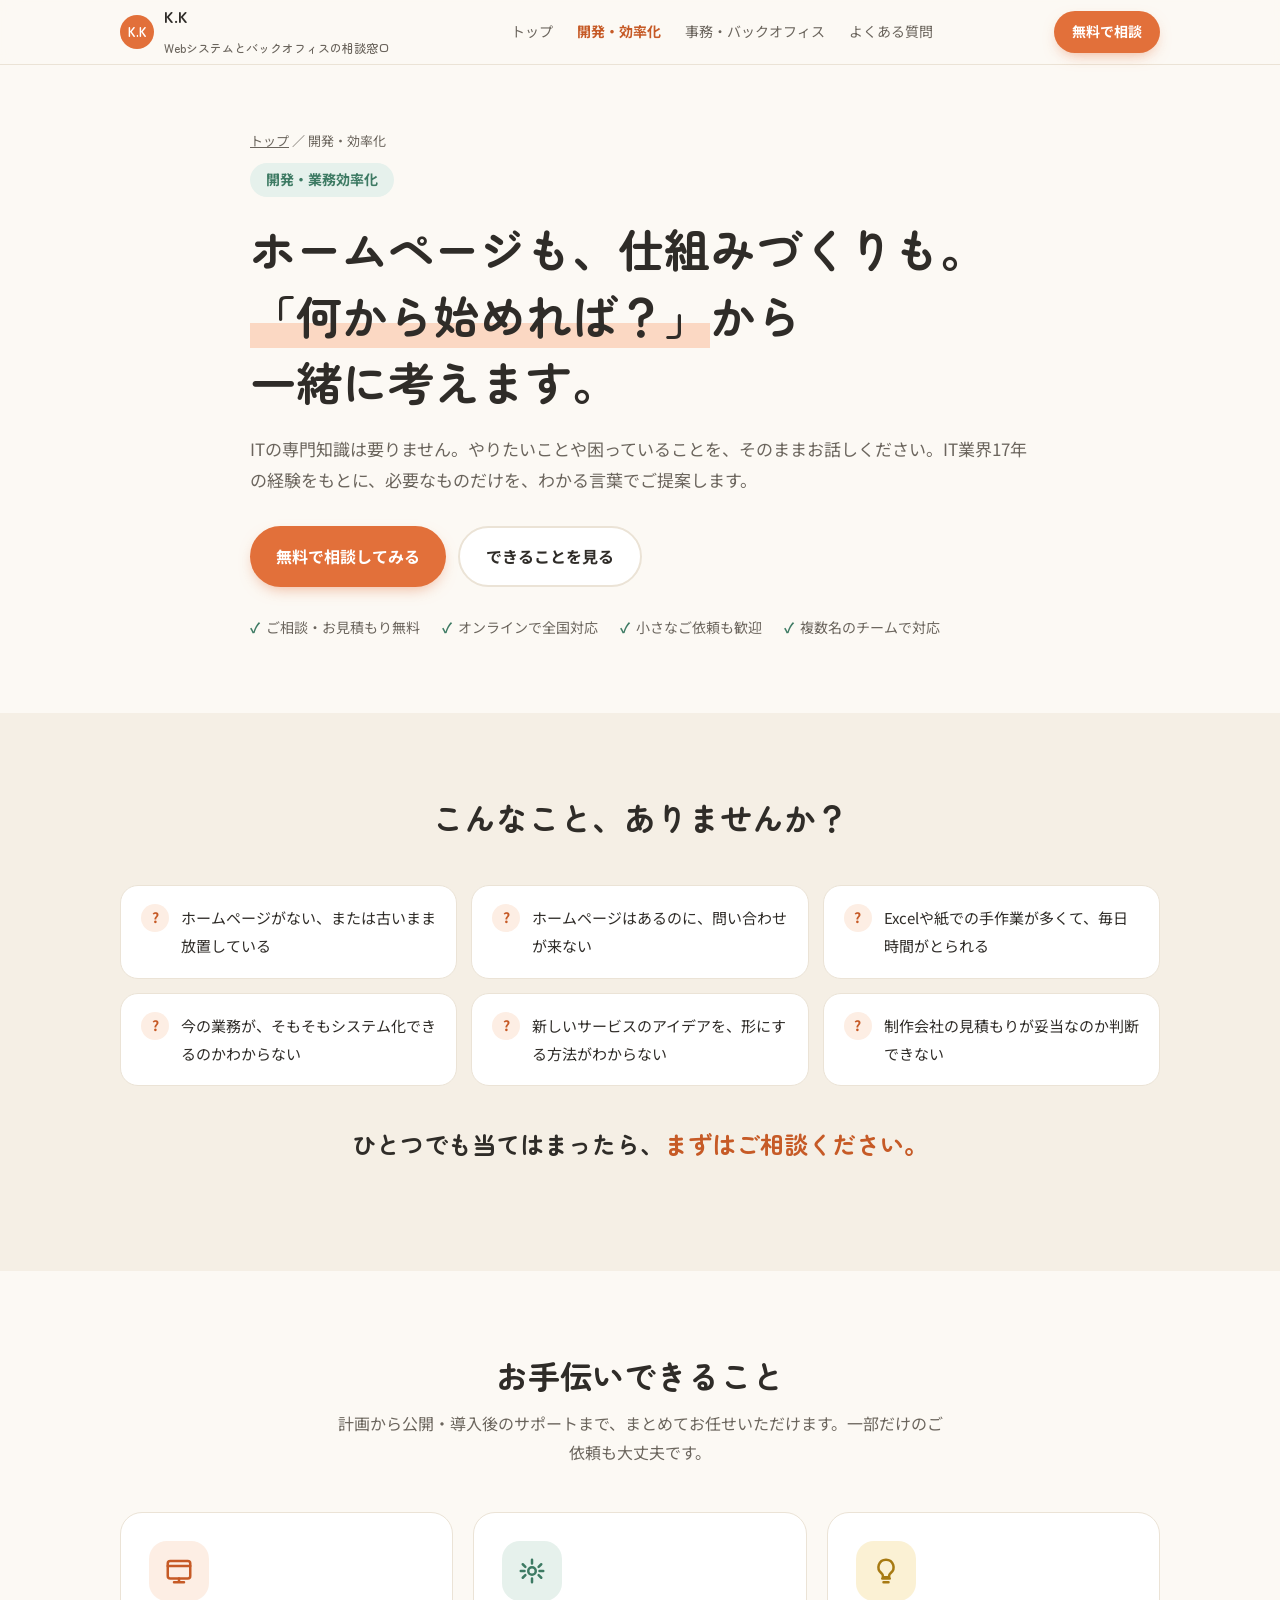
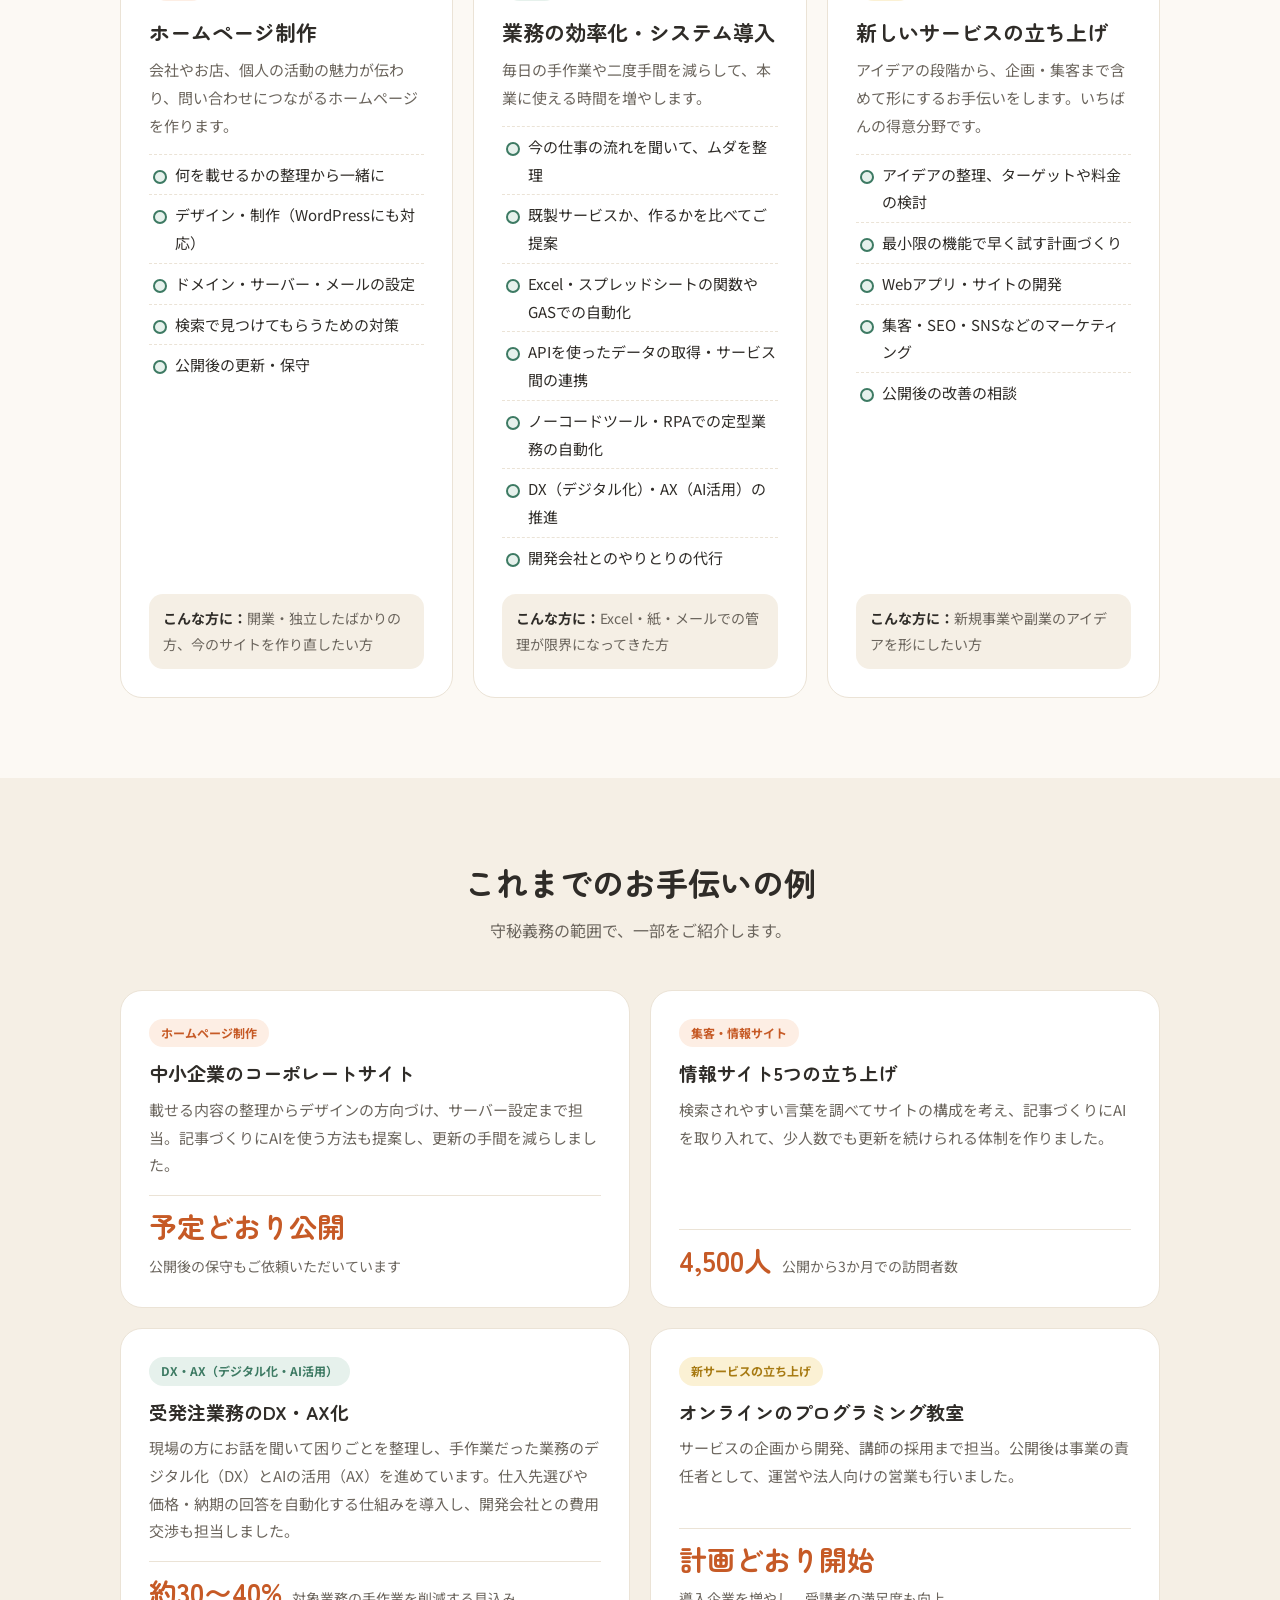
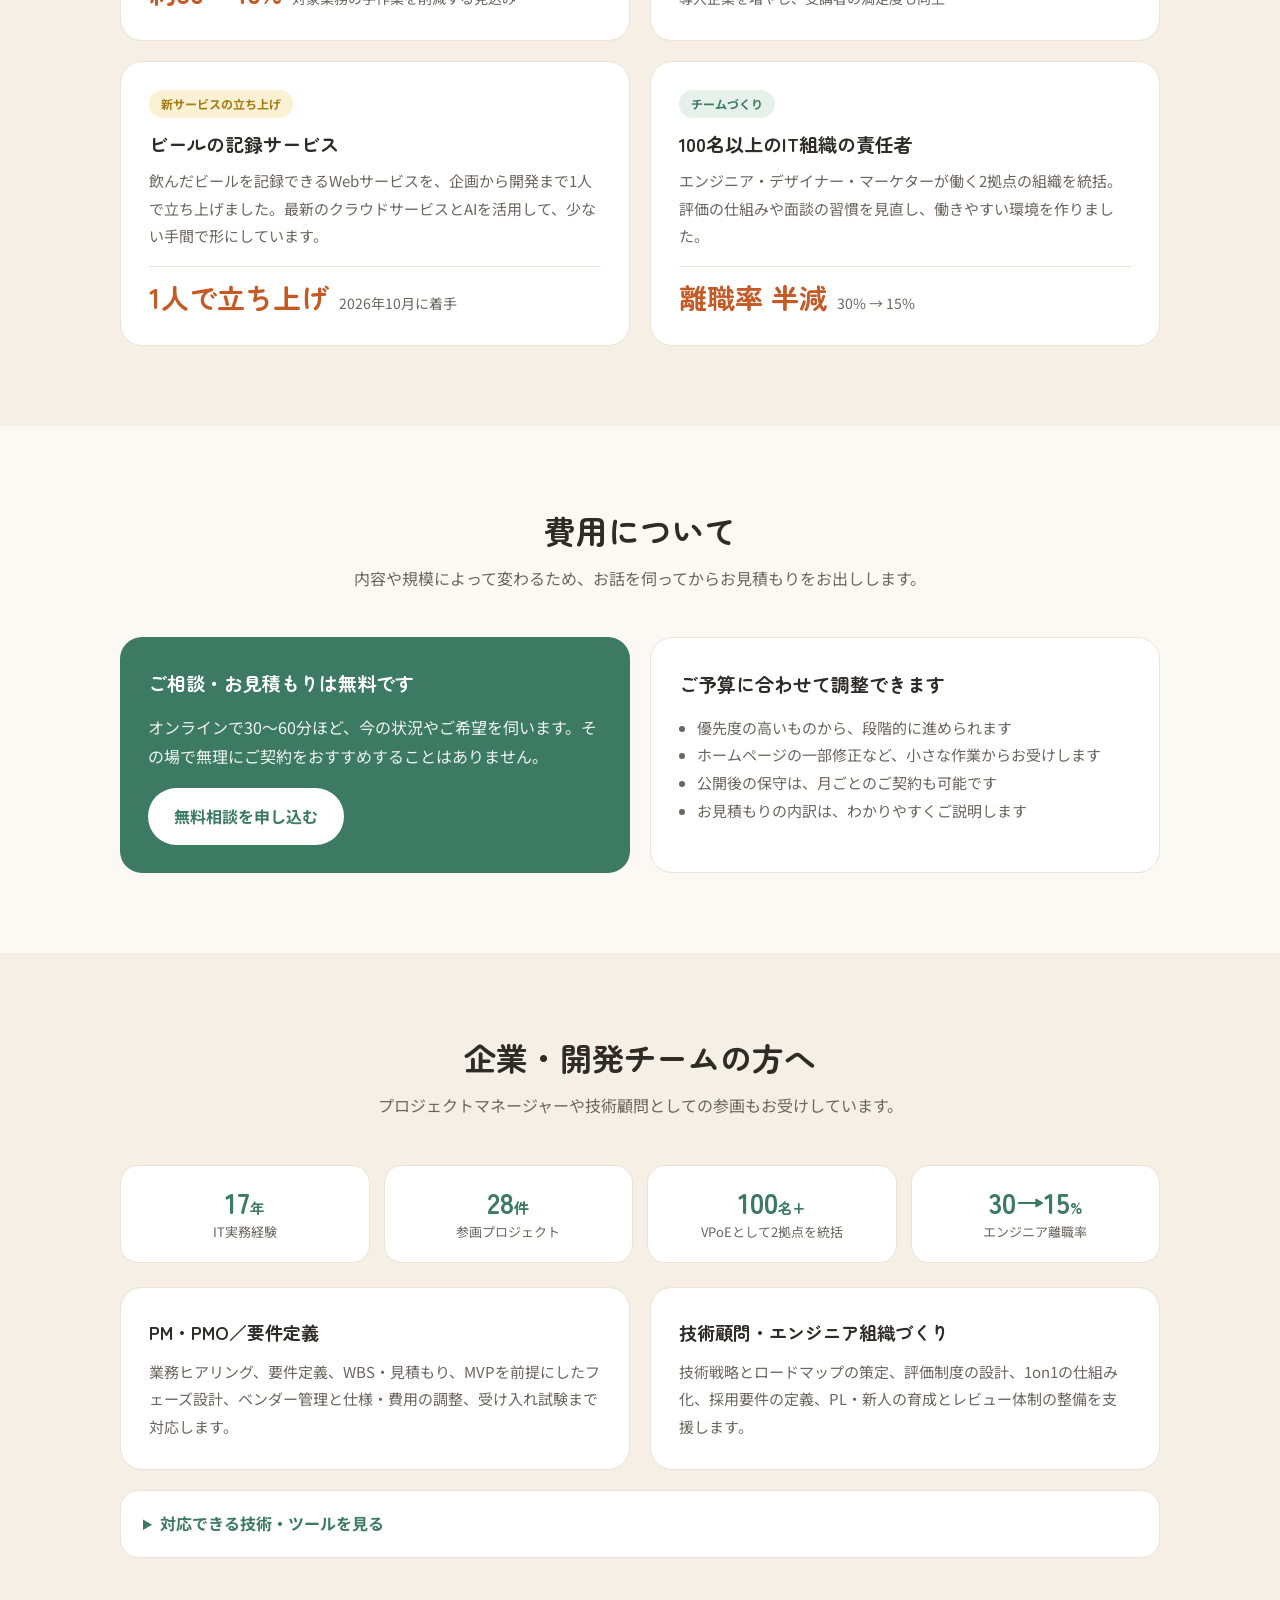
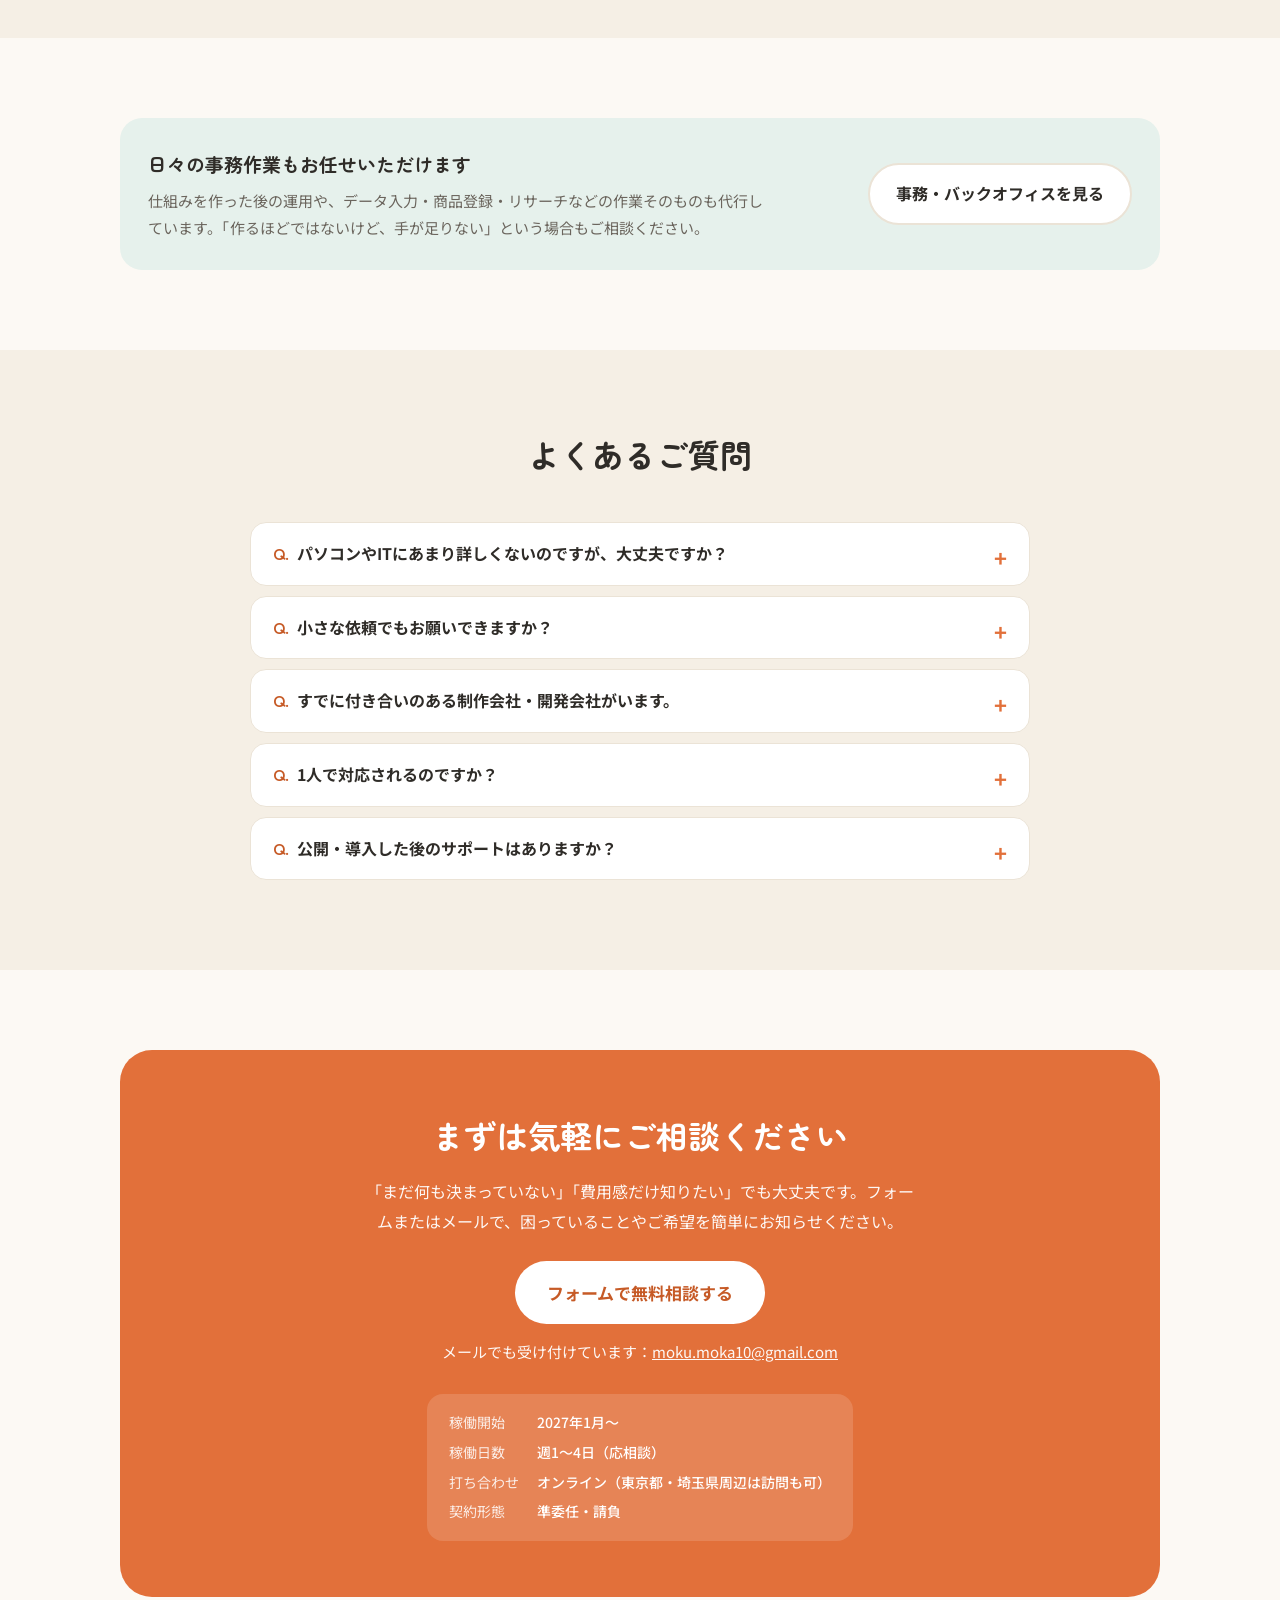
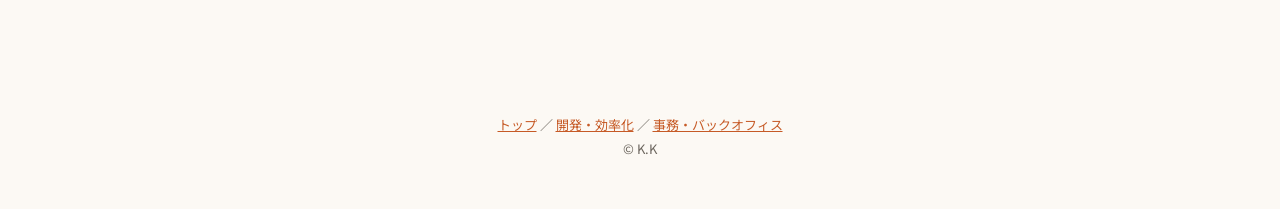
==== commit 951a705f: "Describe team size as multiple members Co-Authored-By: Claude Opus 5.5 <noreply@anthropic.com>" ====
--- a/dev.html
+++ b/dev.html
@@ -45,7 +45,7 @@
           <span>ご相談・お見積もり無料</span>
           <span>オンラインで全国対応</span>
           <span>小さなご依頼も歓迎</span>
-          <span>3名のチームで対応</span>
+          <span>複数名のチームで対応</span>
         </div>
       </div>
     </div>
@@ -250,7 +250,7 @@
         <details><summary>パソコンやITにあまり詳しくないのですが、大丈夫ですか？</summary><p>もちろん大丈夫です。「こんなことに困っている」「こうなったらいいな」をそのままお話しください。必要なことはこちらで整理して、わかりやすくご説明します。</p></details>
         <details><summary>小さな依頼でもお願いできますか？</summary><p>はい。ホームページの一部修正や、スプレッドシートを使ったちょっとした自動化など、小さなご依頼からお受けしています。</p></details>
         <details><summary>すでに付き合いのある制作会社・開発会社がいます。</summary><p>その場合は、お客様側の立場で、見積もりや提案内容の確認、やりとりのお手伝いをします。間に入ることで、認識のずれや思わぬ追加費用を防ぎやすくなります。</p></details>
-        <details><summary>1人で対応されるのですか？</summary><p>K.Kのほかに、開発と事務の両方ができるメンバーが2名おり、3名のチームで対応します。開発と並行して、データ移行や入力作業などの事務作業もまとめてお任せいただけます。</p></details>
+        <details><summary>1人で対応されるのですか？</summary><p>K.Kのほかに、開発と事務の両方ができるメンバーが複数名おり、チームで対応します。開発と並行して、データ移行や入力作業などの事務作業もまとめてお任せいただけます。</p></details>
         <details><summary>公開・導入した後のサポートはありますか？</summary><p>更新作業、保守、不具合への対応、アクセス状況をもとにした改善のご提案まで、継続してサポートします。</p></details>
       </div>
     </div>
--- a/style.css
+++ b/style.css
@@ -219,8 +219,6 @@
 @media (max-width:420px){.axis{flex-wrap:wrap}.axis .go{width:100%;text-align:center}}
 .axes .plus{align-self:center;color:var(--accent);font-weight:700;font-size:22px;line-height:1}
 .axes-note{margin:6px 0 0;text-align:center;font-size:13px;color:var(--muted)}
-.members{display:grid;gap:20px}
-.members-note{text-align:center;color:var(--muted);font-size:15px;margin:20px 0 0}
-.contact .mail a{color:#fff}
+.members{display:grid;gap:20px}.contact .mail a{color:#fff}
 .axis .plus-pt{display:inline-block;margin-top:6px;font-style:normal;font-size:12px;font-weight:700;color:var(--green);background:var(--green-soft);border-radius:999px;padding:2px 10px}
 .axis .plus-pt.o{color:var(--accent-dark);background:var(--accent-soft)}
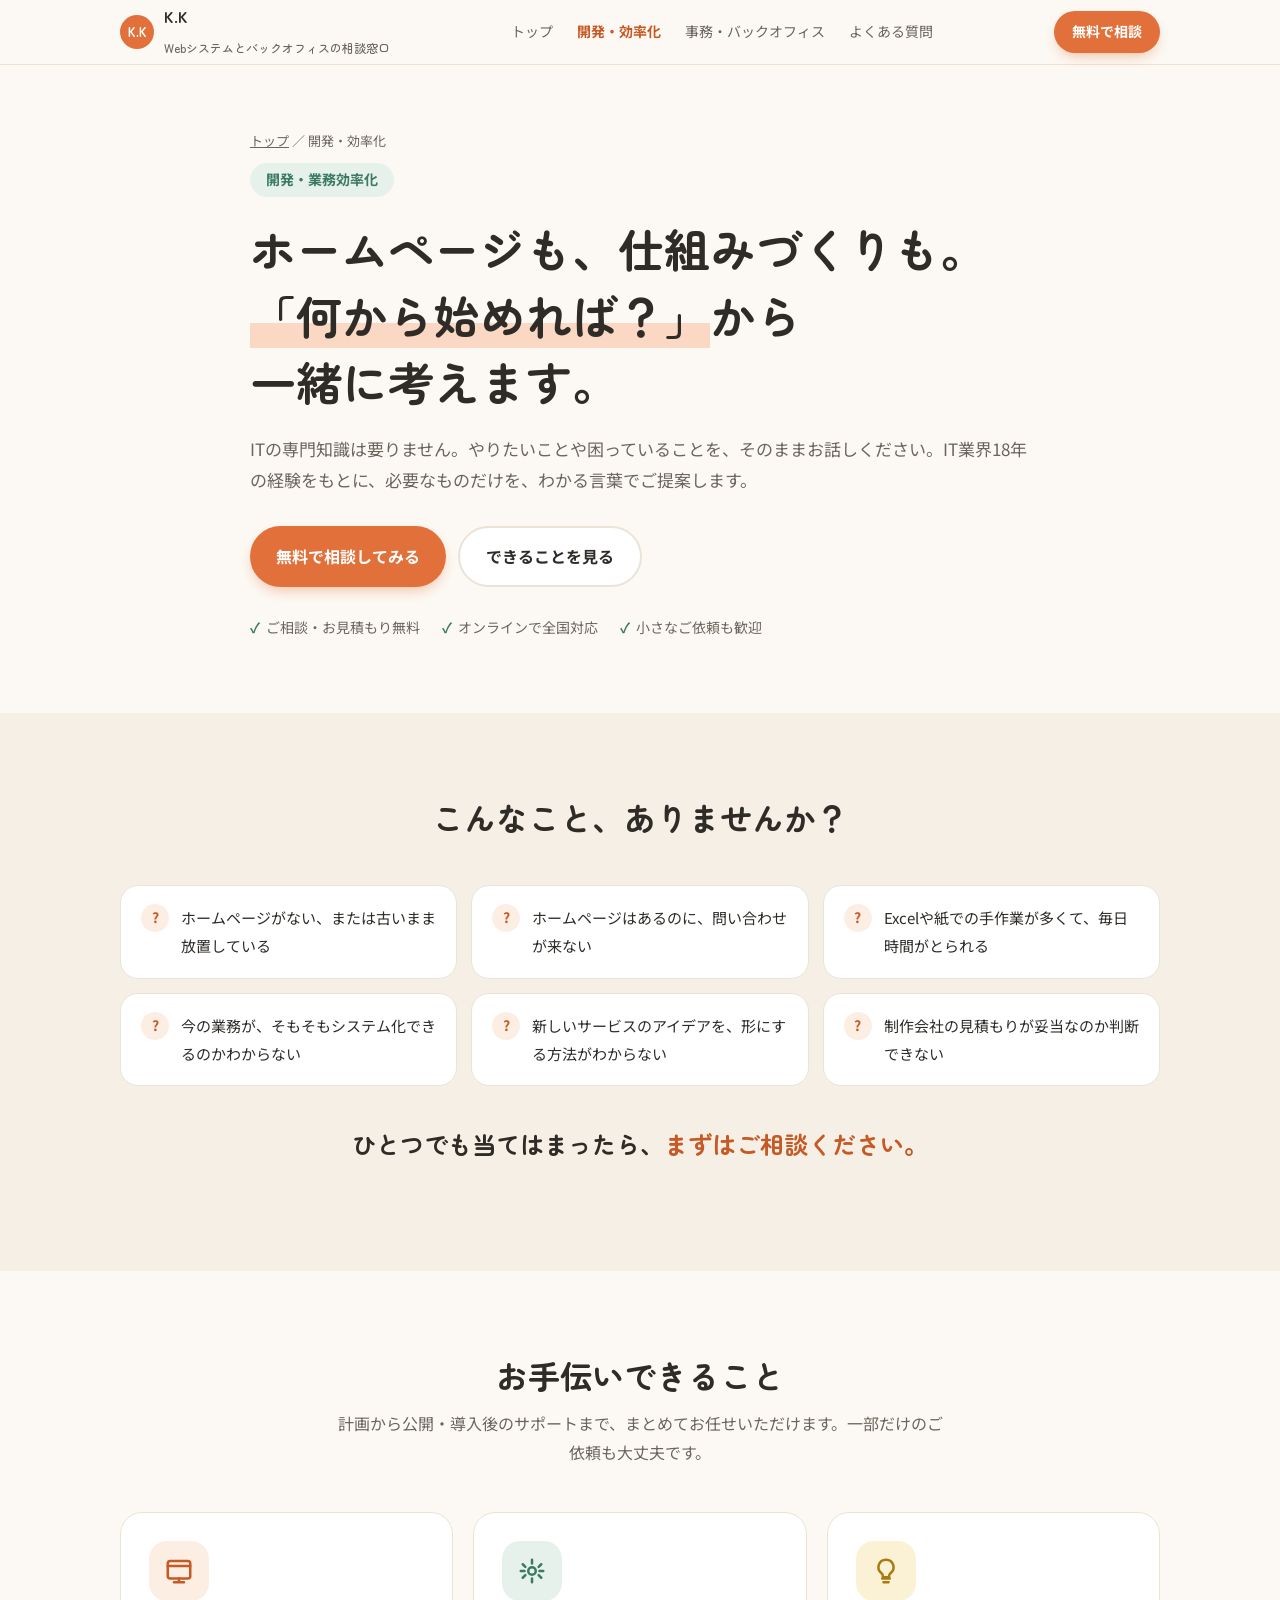
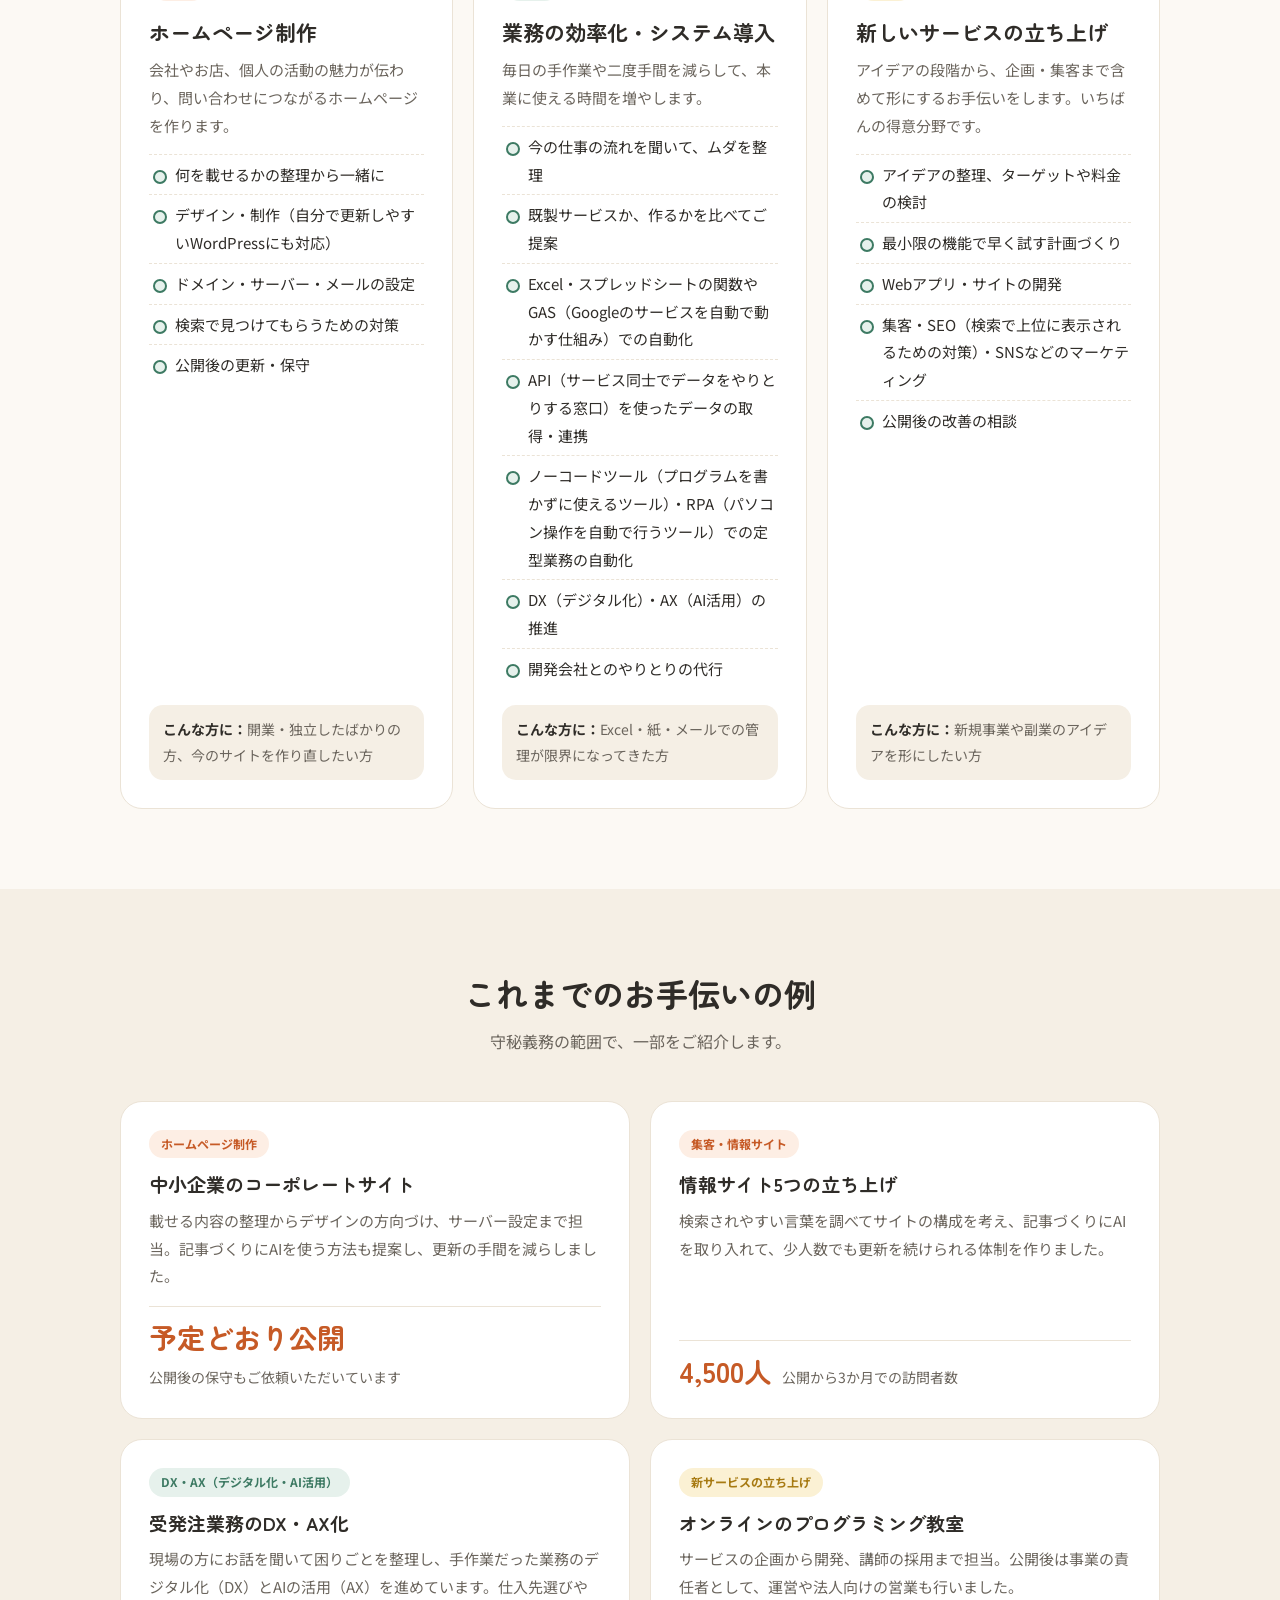
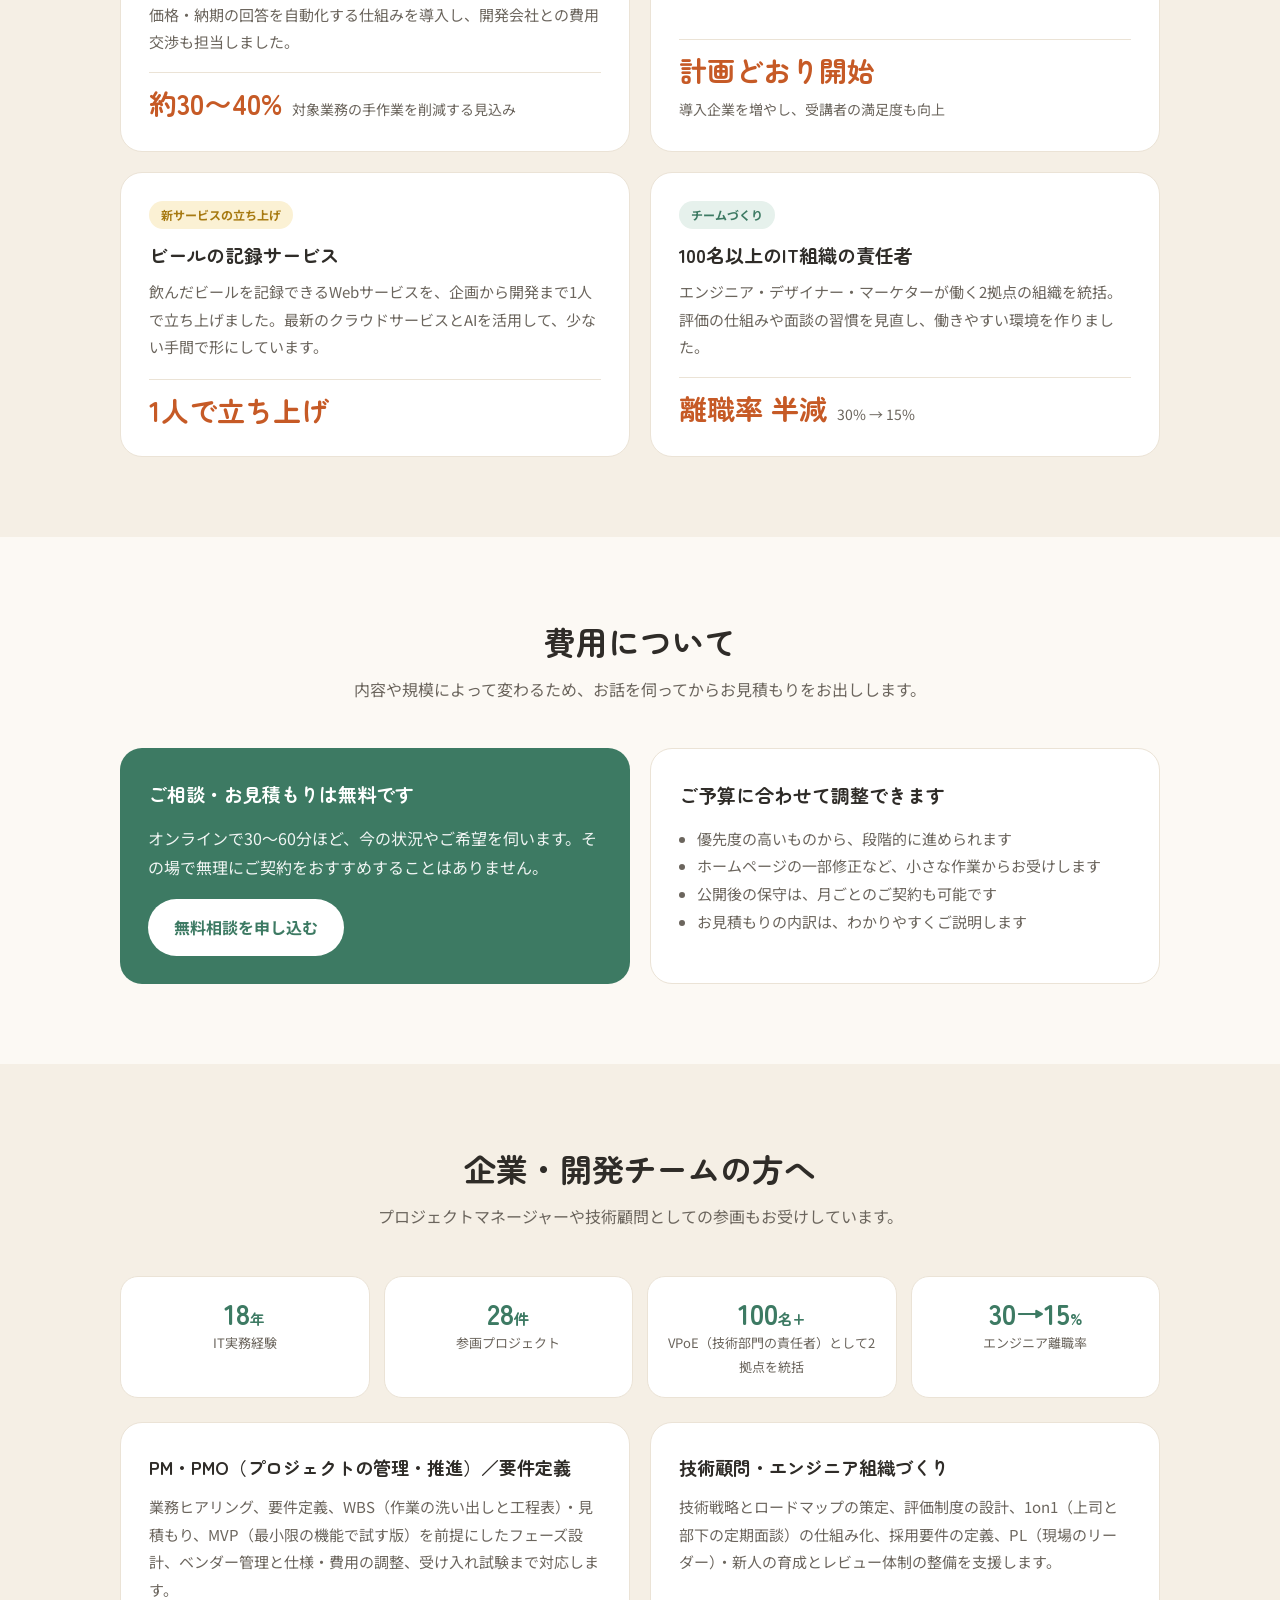
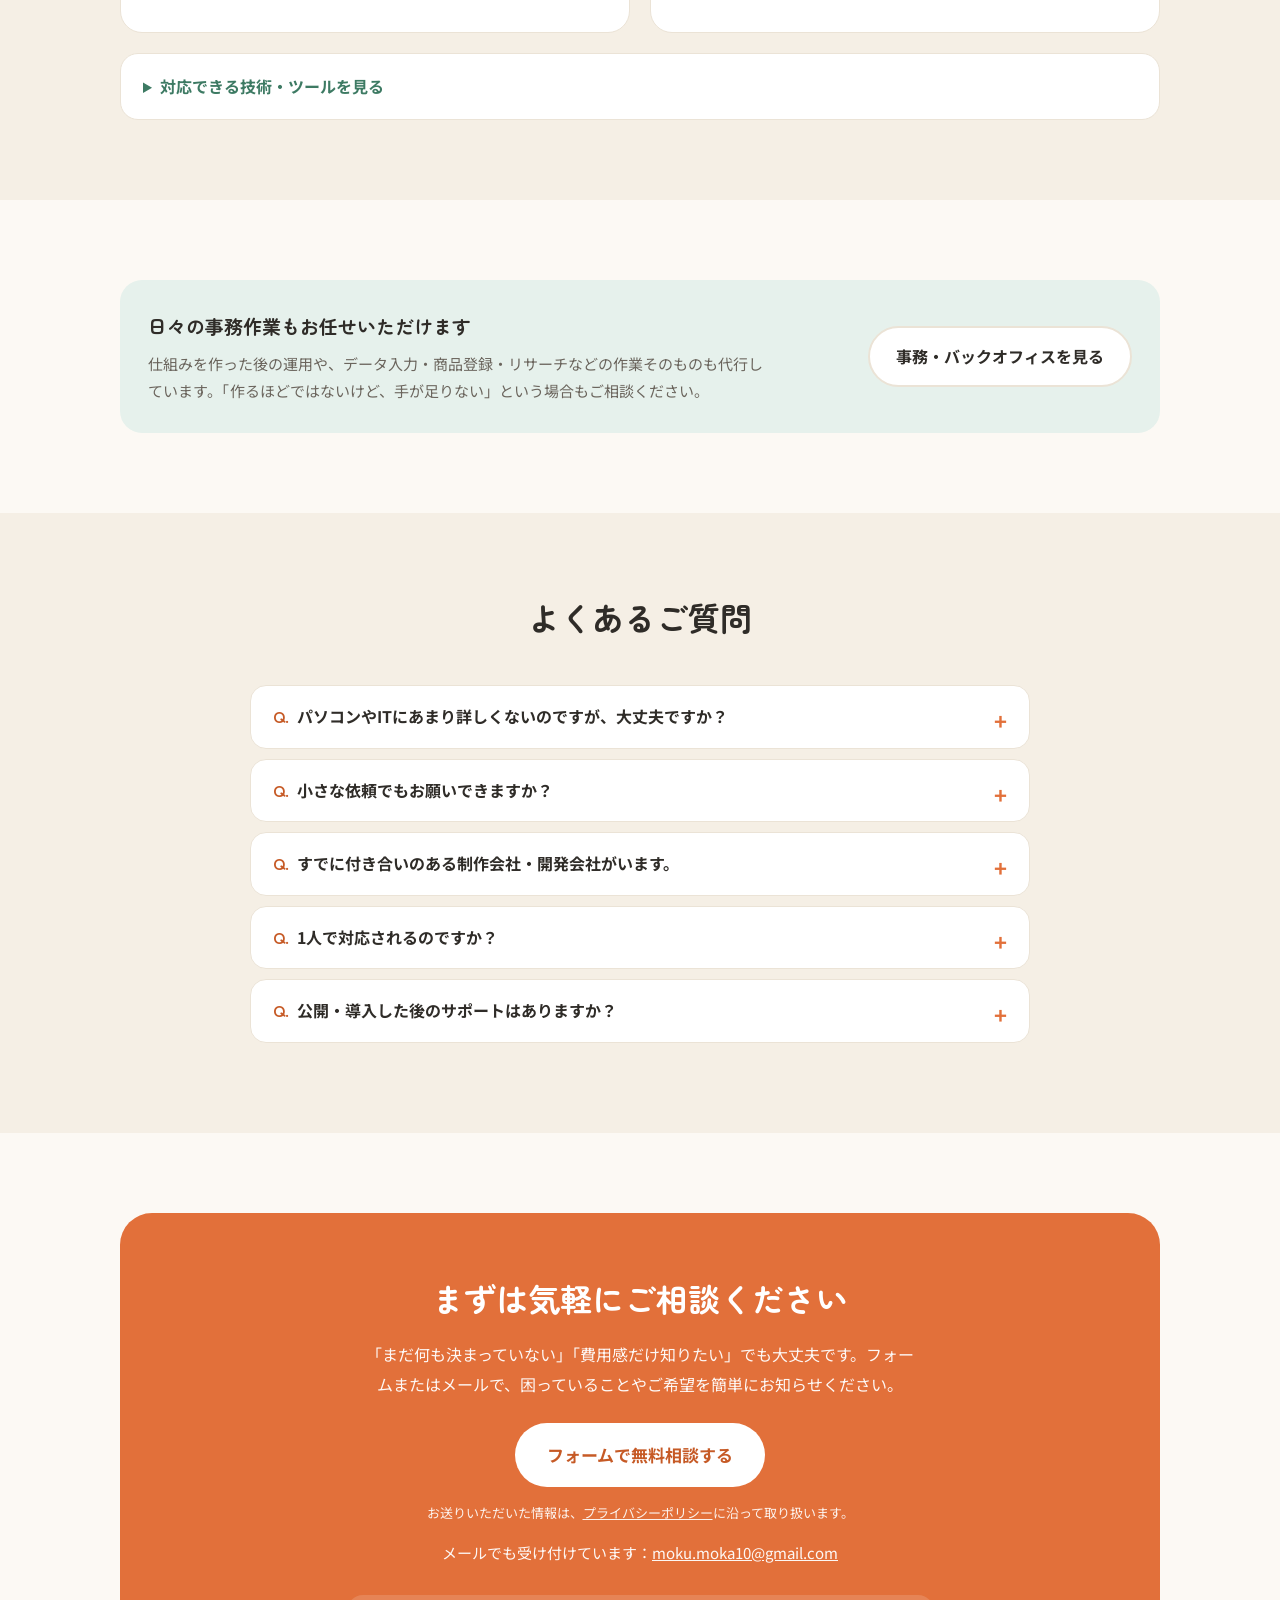
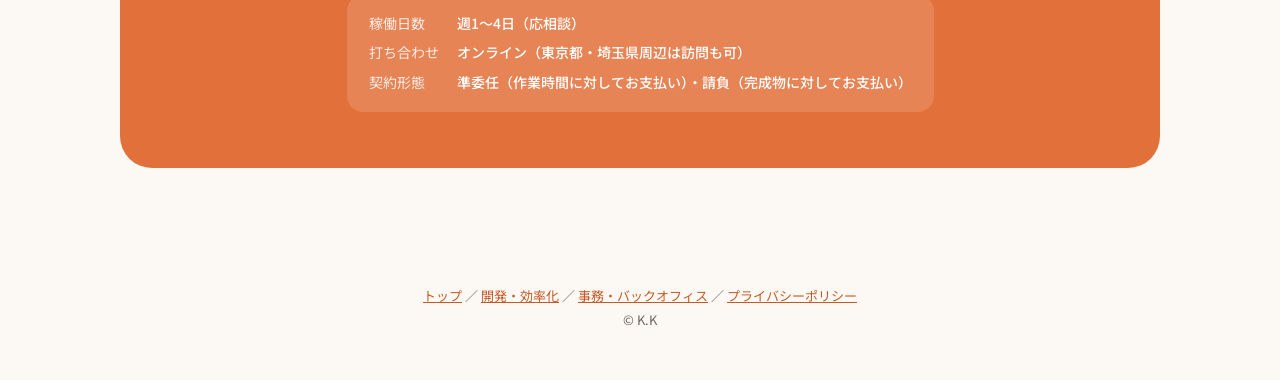
==== commit 2b5e65a5: "Add privacy policy, explain jargon and tidy wording Co-Authored-By: Claude Opus 5.5 <noreply@anthrop" ====
--- a/dev.html
+++ b/dev.html
@@ -5,9 +5,9 @@
 <meta name="viewport" content="width=device-width, initial-scale=1">
 <meta name="color-scheme" content="light">
 <title>開発・業務効率化 | K.K</title>
-<meta name="description" content="ホームページ制作、業務の効率化・自動化・システム導入、DX・AI活用、新規サービスの立ち上げまで。IT業界17年の経験で、「何から始めれば？」から一緒に進めます。ご相談・お見積もりは無料です。">
+<meta name="description" content="ホームページ制作、業務の効率化・自動化・システム導入、DX・AX（AI活用）、新規サービスの立ち上げまで。IT業界18年の経験で、「何から始めれば？」から一緒に進めます。ご相談・お見積もりは無料です。">
 <meta property="og:title" content="開発・業務効率化 | K.K">
-<meta property="og:description" content="ホームページ制作、業務の効率化、新規サービスの立ち上げまで。IT歴17年の経験で、やりたいことの整理から一緒に進めます。">
+<meta property="og:description" content="ホームページ制作、業務の効率化、新規サービスの立ち上げまで。IT業界18年の経験で、やりたいことの整理から一緒に進めます。">
 <meta property="og:type" content="website">
 <link rel="preconnect" href="https://fonts.googleapis.com">
 <link rel="preconnect" href="https://fonts.gstatic.com" crossorigin>
@@ -36,7 +36,7 @@
         <div class="crumb"><a href="index.html">トップ</a> ／ 開発・効率化</div>
         <span class="tagline">開発・業務効率化</span>
         <h1><span class="nw">ホームページも、</span><span class="nw">仕組みづくりも。</span><br><span class="nw"><span class="hl">「何から始めれば？」</span>から</span><br><span class="nw">一緒に考えます。</span></h1>
-        <p class="lead">ITの専門知識は要りません。やりたいことや困っていることを、そのままお話しください。IT業界17年の経験をもとに、必要なものだけを、わかる言葉でご提案します。</p>
+        <p class="lead">ITの専門知識は要りません。やりたいことや困っていることを、そのままお話しください。IT業界18年の経験をもとに、必要なものだけを、わかる言葉でご提案します。</p>
         <div class="cta">
           <a class="btn" href="#contact">無料で相談してみる</a>
           <a class="btn ghost" href="#services">できることを見る</a>
@@ -45,7 +45,6 @@
           <span>ご相談・お見積もり無料</span>
           <span>オンラインで全国対応</span>
           <span>小さなご依頼も歓迎</span>
-          <span>複数名のチームで対応</span>
         </div>
       </div>
     </div>
@@ -81,7 +80,7 @@
           <p class="desc">会社やお店、個人の活動の魅力が伝わり、問い合わせにつながるホームページを作ります。</p>
           <ul>
             <li>何を載せるかの整理から一緒に</li>
-            <li>デザイン・制作（WordPressにも対応）</li>
+            <li>デザイン・制作（自分で更新しやすいWordPressにも対応）</li>
             <li>ドメイン・サーバー・メールの設定</li>
             <li>検索で見つけてもらうための対策</li>
             <li>公開後の更新・保守</li>
@@ -95,9 +94,9 @@
           <ul>
             <li>今の仕事の流れを聞いて、ムダを整理</li>
             <li>既製サービスか、作るかを比べてご提案</li>
-            <li>Excel・スプレッドシートの関数やGASでの自動化</li>
-            <li>APIを使ったデータの取得・サービス間の連携</li>
-            <li>ノーコードツール・RPAでの定型業務の自動化</li>
+            <li>Excel・スプレッドシートの関数やGAS（Googleのサービスを自動で動かす仕組み）での自動化</li>
+            <li>API（サービス同士でデータをやりとりする窓口）を使ったデータの取得・連携</li>
+            <li>ノーコードツール（プログラムを書かずに使えるツール）・RPA（パソコン操作を自動で行うツール）での定型業務の自動化</li>
             <li>DX（デジタル化）・AX（AI活用）の推進</li>
             <li>開発会社とのやりとりの代行</li>
           </ul>
@@ -111,7 +110,7 @@
             <li>アイデアの整理、ターゲットや料金の検討</li>
             <li>最小限の機能で早く試す計画づくり</li>
             <li>Webアプリ・サイトの開発</li>
-            <li>集客・SEO・SNSなどのマーケティング</li>
+            <li>集客・SEO（検索で上位に表示されるための対策）・SNSなどのマーケティング</li>
             <li>公開後の改善の相談</li>
           </ul>
           <div class="for"><b>こんな方に：</b>新規事業や副業のアイデアを形にしたい方</div>
@@ -155,7 +154,7 @@
           <span class="kind c-yellow">新サービスの立ち上げ</span>
           <h3>ビールの記録サービス</h3>
           <p>飲んだビールを記録できるWebサービスを、企画から開発まで1人で立ち上げました。最新のクラウドサービスとAIを活用して、少ない手間で形にしています。</p>
-          <div class="result"><span class="big">1人で立ち上げ</span><span class="small">2026年10月に着手</span></div>
+          <div class="result"><span class="big">1人で立ち上げ</span></div>
         </div>
         <div class="card case">
           <span class="kind c-green">チームづくり</span>
@@ -199,28 +198,28 @@
         <p>プロジェクトマネージャーや技術顧問としての参画もお受けしています。</p>
       </div>
       <div class="stats">
-        <div class="stat"><div class="v">17<small>年</small></div><div class="k">IT実務経験</div></div>
+        <div class="stat"><div class="v">18<small>年</small></div><div class="k">IT実務経験</div></div>
         <div class="stat"><div class="v">28<small>件</small></div><div class="k">参画プロジェクト</div></div>
-        <div class="stat"><div class="v">100<small>名+</small></div><div class="k">VPoEとして2拠点を統括</div></div>
+        <div class="stat"><div class="v">100<small>名+</small></div><div class="k">VPoE（技術部門の責任者）として2拠点を統括</div></div>
         <div class="stat"><div class="v">30→15<small>%</small></div><div class="k">エンジニア離職率</div></div>
       </div>
       <div class="grid2">
         <div class="card">
-          <h3>PM・PMO／要件定義</h3>
-          <p>業務ヒアリング、要件定義、WBS・見積もり、MVPを前提にしたフェーズ設計、ベンダー管理と仕様・費用の調整、受け入れ試験まで対応します。</p>
+          <h3>PM・PMO（プロジェクトの管理・推進）／要件定義</h3>
+          <p>業務ヒアリング、要件定義、WBS（作業の洗い出しと工程表）・見積もり、MVP（最小限の機能で試す版）を前提にしたフェーズ設計、ベンダー管理と仕様・費用の調整、受け入れ試験まで対応します。</p>
         </div>
         <div class="card">
           <h3>技術顧問・エンジニア組織づくり</h3>
-          <p>技術戦略とロードマップの策定、評価制度の設計、1on1の仕組み化、採用要件の定義、PL・新人の育成とレビュー体制の整備を支援します。</p>
+          <p>技術戦略とロードマップの策定、評価制度の設計、1on1（上司と部下の定期面談）の仕組み化、採用要件の定義、PL（現場のリーダー）・新人の育成とレビュー体制の整備を支援します。</p>
         </div>
       </div>
       <details class="skills">
         <summary>対応できる技術・ツールを見る</summary>
         <div class="skillrow"><h4>言語</h4><div><span class="pill">Java</span><span class="pill">JavaScript</span><span class="pill">SQL</span><span class="pill">HTML / CSS</span><span class="pill">PHP</span><span class="pill">Google Apps Script</span><span class="pill">VBA</span><span class="pill">Python</span><span class="pill">TypeScript</span><span class="pill">C#</span></div></div>
-        <div class="skillrow"><h4>フレームワーク</h4><div><span class="pill">Spring Boot</span><span class="pill">Spring Framework</span><span class="pill">Struts / Struts2</span><span class="pill">MyBatis</span><span class="pill">WordPress</span><span class="pill">Laravel</span><span class="pill">Vue / React</span><span class="pill">Next.js</span></div></div>
+        <div class="skillrow"><h4>フレームワーク</h4><div><span class="pill">Spring Boot</span><span class="pill">Spring Framework</span><span class="pill">MyBatis</span><span class="pill">WordPress</span><span class="pill">Laravel</span><span class="pill">Vue / React</span><span class="pill">Next.js</span></div></div>
         <div class="skillrow"><h4>DB</h4><div><span class="pill">PostgreSQL</span><span class="pill">MySQL</span><span class="pill">MariaDB</span><span class="pill">Oracle</span><span class="pill">SQL Server</span></div></div>
         <div class="skillrow"><h4>インフラ・ミドルウェア</h4><div><span class="pill">Apache</span><span class="pill">Tomcat</span><span class="pill">nginx</span><span class="pill">RHEL / CentOS / AlmaLinux</span><span class="pill">AWS（RDS・SNS・Lambda）</span><span class="pill">Azure VM</span></div></div>
-        <div class="skillrow"><h4>クラウドサービス</h4><div><span class="pill">Vercel</span><span class="pill">Supabase</span><span class="pill">Cloudflare（ストレージ）</span></div></div>
+        <div class="skillrow"><h4>クラウドサービス</h4><div><span class="pill">Vercel</span><span class="pill">Supabase</span><span class="pill">Cloudflare R2</span></div></div>
         <div class="skillrow"><h4>開発・管理ツール</h4><div><span class="pill">Git / GitLab</span><span class="pill">Jenkins</span><span class="pill">Redmine</span><span class="pill">SVN</span><span class="pill">Backlog</span><span class="pill">Asana</span><span class="pill">Salesforce</span></div></div>
         <div class="skillrow"><h4>AI・データ</h4><div><span class="pill">Claude Code</span><span class="pill">ChatGPT</span><span class="pill">Gemini</span><span class="pill">Grok</span><span class="pill">Microsoft Copilot</span><span class="pill">生成AIプロンプト設計</span><span class="pill">LightGBM</span><span class="pill">XGBoost</span><span class="pill">scikit-learn</span><span class="pill">Optuna</span><span class="pill">Selenium</span></div></div>
         <div class="skillrow"><h4>企画・マーケティング</h4><div><span class="pill">新規サービス企画</span><span class="pill">事業計画・料金プラン設計</span><span class="pill">SEO（キーワード調査・内部対策）</span><span class="pill">GA4</span><span class="pill">Search Console</span><span class="pill">ドメイン・DNS・SMTP設定</span></div></div>
@@ -247,7 +246,7 @@
         <h2>よくあるご質問</h2>
       </div>
       <div class="faq">
-        <details><summary>パソコンやITにあまり詳しくないのですが、大丈夫ですか？</summary><p>もちろん大丈夫です。「こんなことに困っている」「こうなったらいいな」をそのままお話しください。必要なことはこちらで整理して、わかりやすくご説明します。</p></details>
+        <details><summary>パソコンやITにあまり詳しくないのですが、大丈夫ですか？</summary><p>もちろん大丈夫です。「こんなことに困っている」「こうなったらいいな」をそのままお話しください。必要なことはこちらで整理して、わかりやすくご説明します。専門用語が出てくるときは、その意味もあわせてお伝えします。</p></details>
         <details><summary>小さな依頼でもお願いできますか？</summary><p>はい。ホームページの一部修正や、スプレッドシートを使ったちょっとした自動化など、小さなご依頼からお受けしています。</p></details>
         <details><summary>すでに付き合いのある制作会社・開発会社がいます。</summary><p>その場合は、お客様側の立場で、見積もりや提案内容の確認、やりとりのお手伝いをします。間に入ることで、認識のずれや思わぬ追加費用を防ぎやすくなります。</p></details>
         <details><summary>1人で対応されるのですか？</summary><p>K.Kのほかに、開発と事務の両方ができるメンバーが複数名おり、チームで対応します。開発と並行して、データ移行や入力作業などの事務作業もまとめてお任せいただけます。</p></details>
@@ -262,12 +261,12 @@
         <h2>まずは気軽にご相談ください</h2>
         <p>「まだ何も決まっていない」「費用感だけ知りたい」でも大丈夫です。フォームまたはメールで、困っていることやご希望を簡単にお知らせください。</p>
         <a class="btn" href="https://forms.gle/E2HdbrN2jARtDQk27" target="_blank" rel="noopener">フォームで無料相談する</a>
+        <div class="mail small">お送りいただいた情報は、<a href="privacy.html">プライバシーポリシー</a>に沿って取り扱います。</div>
         <div class="mail">メールでも受け付けています：<a href="mailto:moku.moka10@gmail.com">moku.moka10@gmail.com</a></div>
         <dl>
-          <dt>稼働開始</dt><dd>2027年1月〜</dd>
           <dt>稼働日数</dt><dd>週1〜4日（応相談）</dd>
           <dt>打ち合わせ</dt><dd>オンライン（東京都・埼玉県周辺は訪問も可）</dd>
-          <dt>契約形態</dt><dd>準委任・請負</dd>
+          <dt>契約形態</dt><dd>準委任（作業時間に対してお支払い）・請負（完成物に対してお支払い）</dd>
         </dl>
       </div>
     </div>
@@ -275,7 +274,7 @@
 </main>
 
 <footer>
-  <div class="wrap"><a href="index.html">トップ</a> ／ <a href="dev.html">開発・効率化</a> ／ <a href="office.html">事務・バックオフィス</a><br>© K.K</div>
+  <div class="wrap"><a href="index.html">トップ</a> ／ <a href="dev.html">開発・効率化</a> ／ <a href="office.html">事務・バックオフィス</a> ／ <a href="privacy.html">プライバシーポリシー</a><br>© K.K</div>
 </footer>
 
 </body>
--- a/style.css
+++ b/style.css
@@ -222,3 +222,11 @@
 .members{display:grid;gap:20px}.contact .mail a{color:#fff}
 .axis .plus-pt{display:inline-block;margin-top:6px;font-style:normal;font-size:12px;font-weight:700;color:var(--green);background:var(--green-soft);border-radius:999px;padding:2px 10px}
 .axis .plus-pt.o{color:var(--accent-dark);background:var(--accent-soft)}
+.contact .mail.small{font-size:13px;opacity:.9}
+/* policy page */
+.policy .wrap{max-width:780px}
+.policy h1{font-size:clamp(26px,4vw,34px);margin:8px 0 20px}
+.policy h2{font-size:19px;margin:36px 0 10px;padding-left:12px;border-left:4px solid var(--accent)}
+.policy p,.policy li{font-size:15px}
+.policy ul{padding-left:1.4em;margin:0 0 14px}
+.policy .date{margin-top:40px;color:var(--muted);text-align:right}
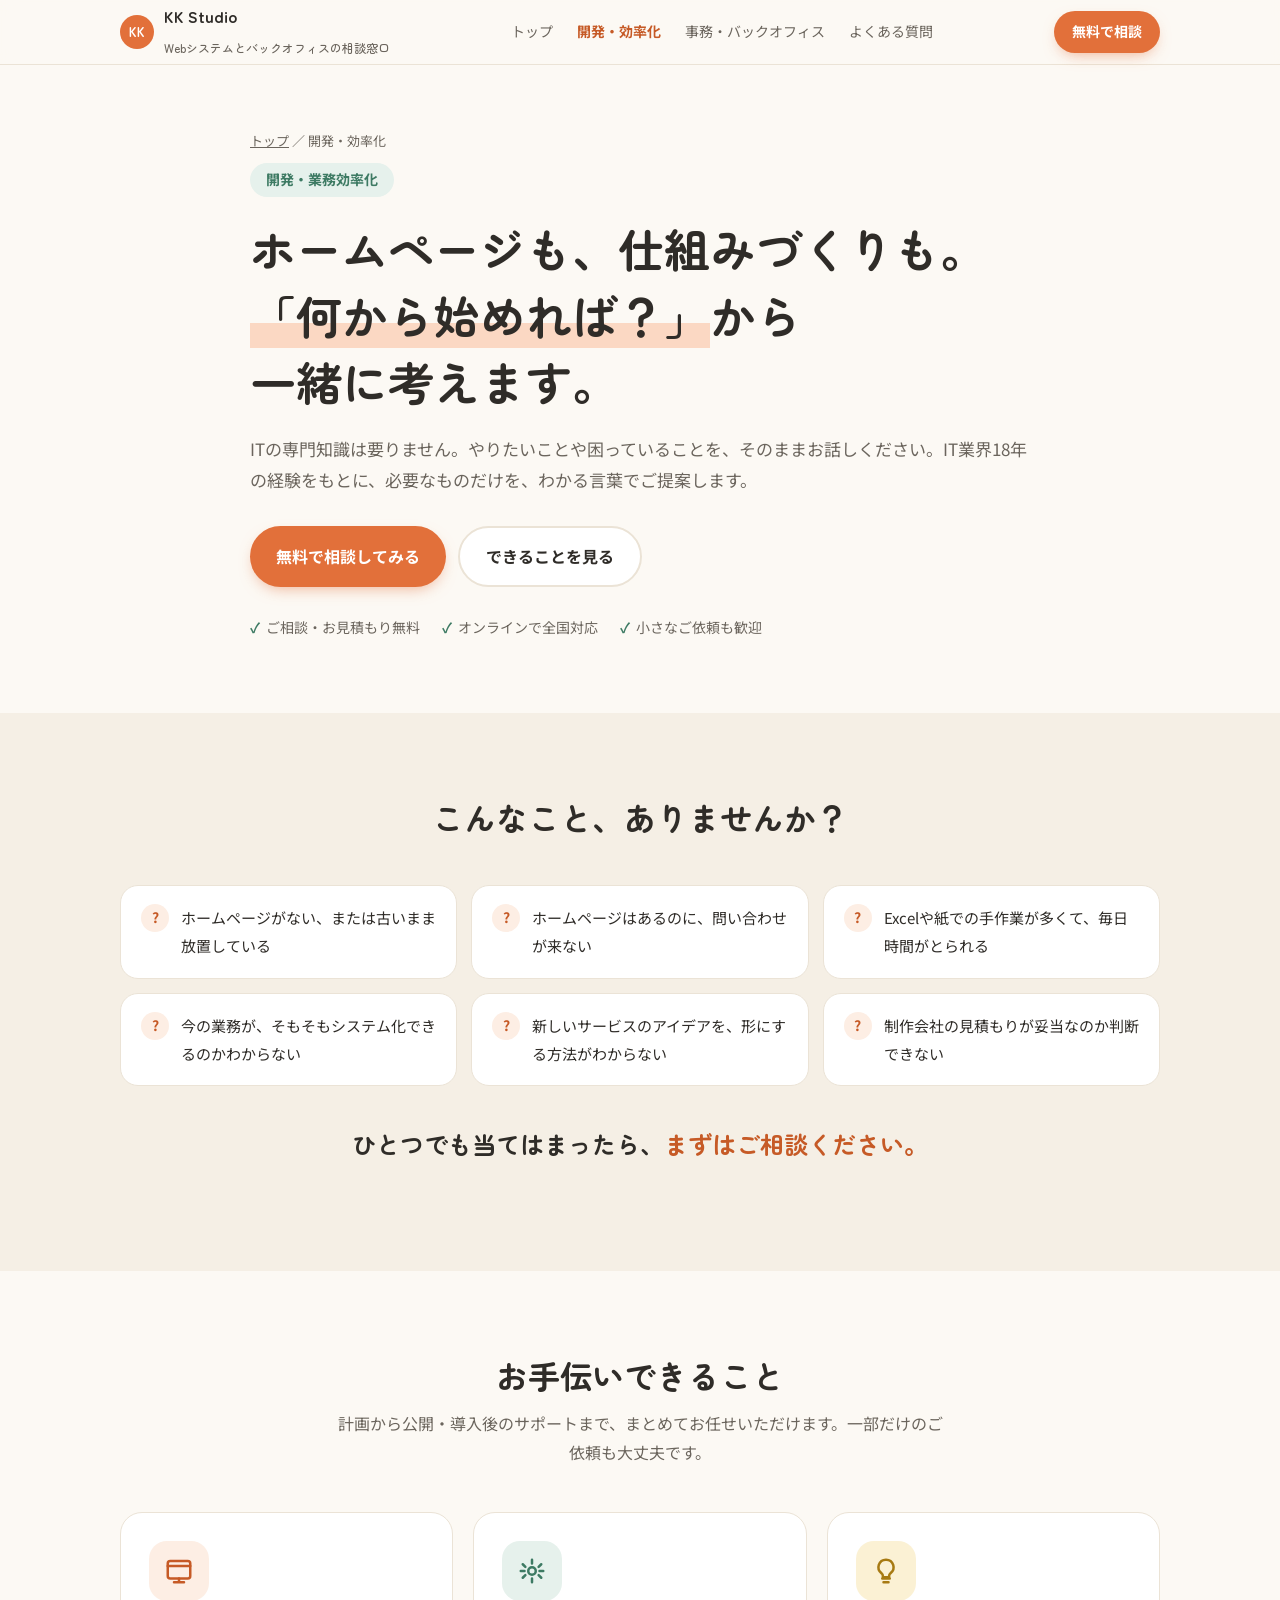
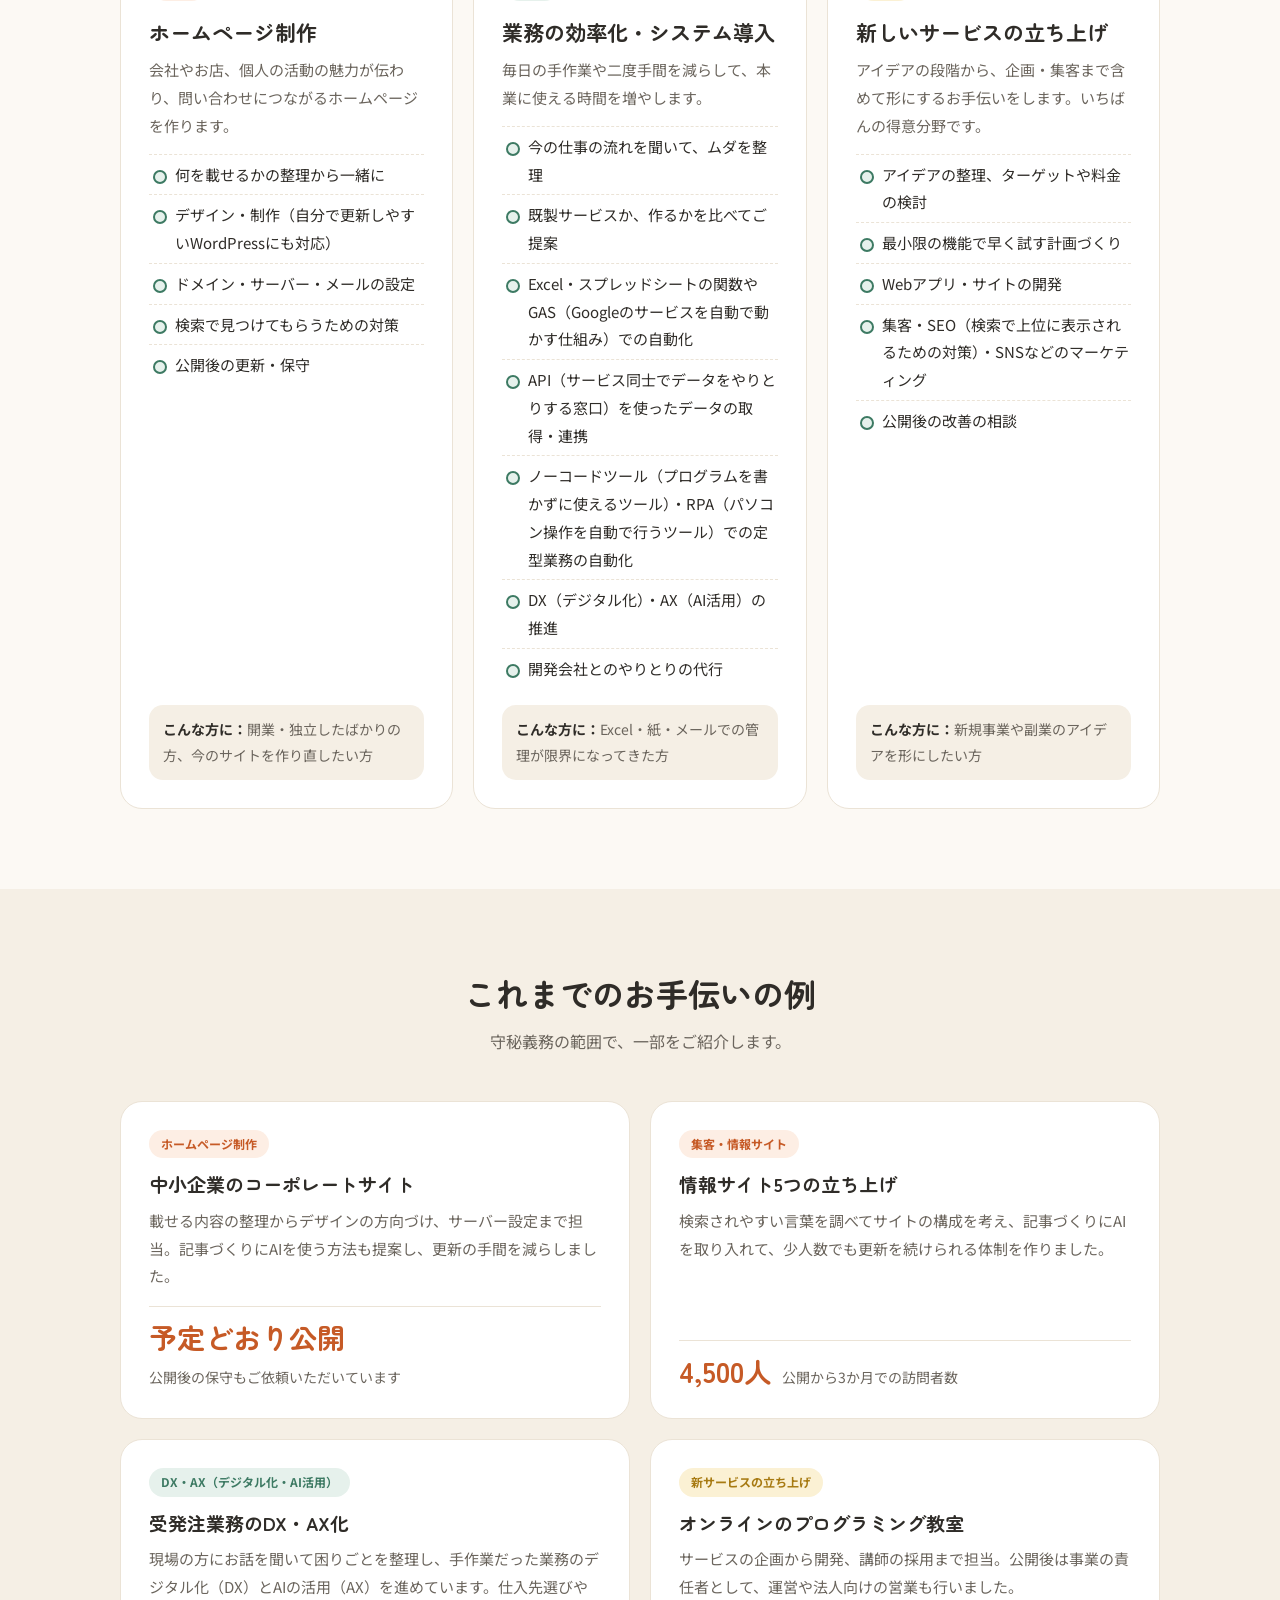
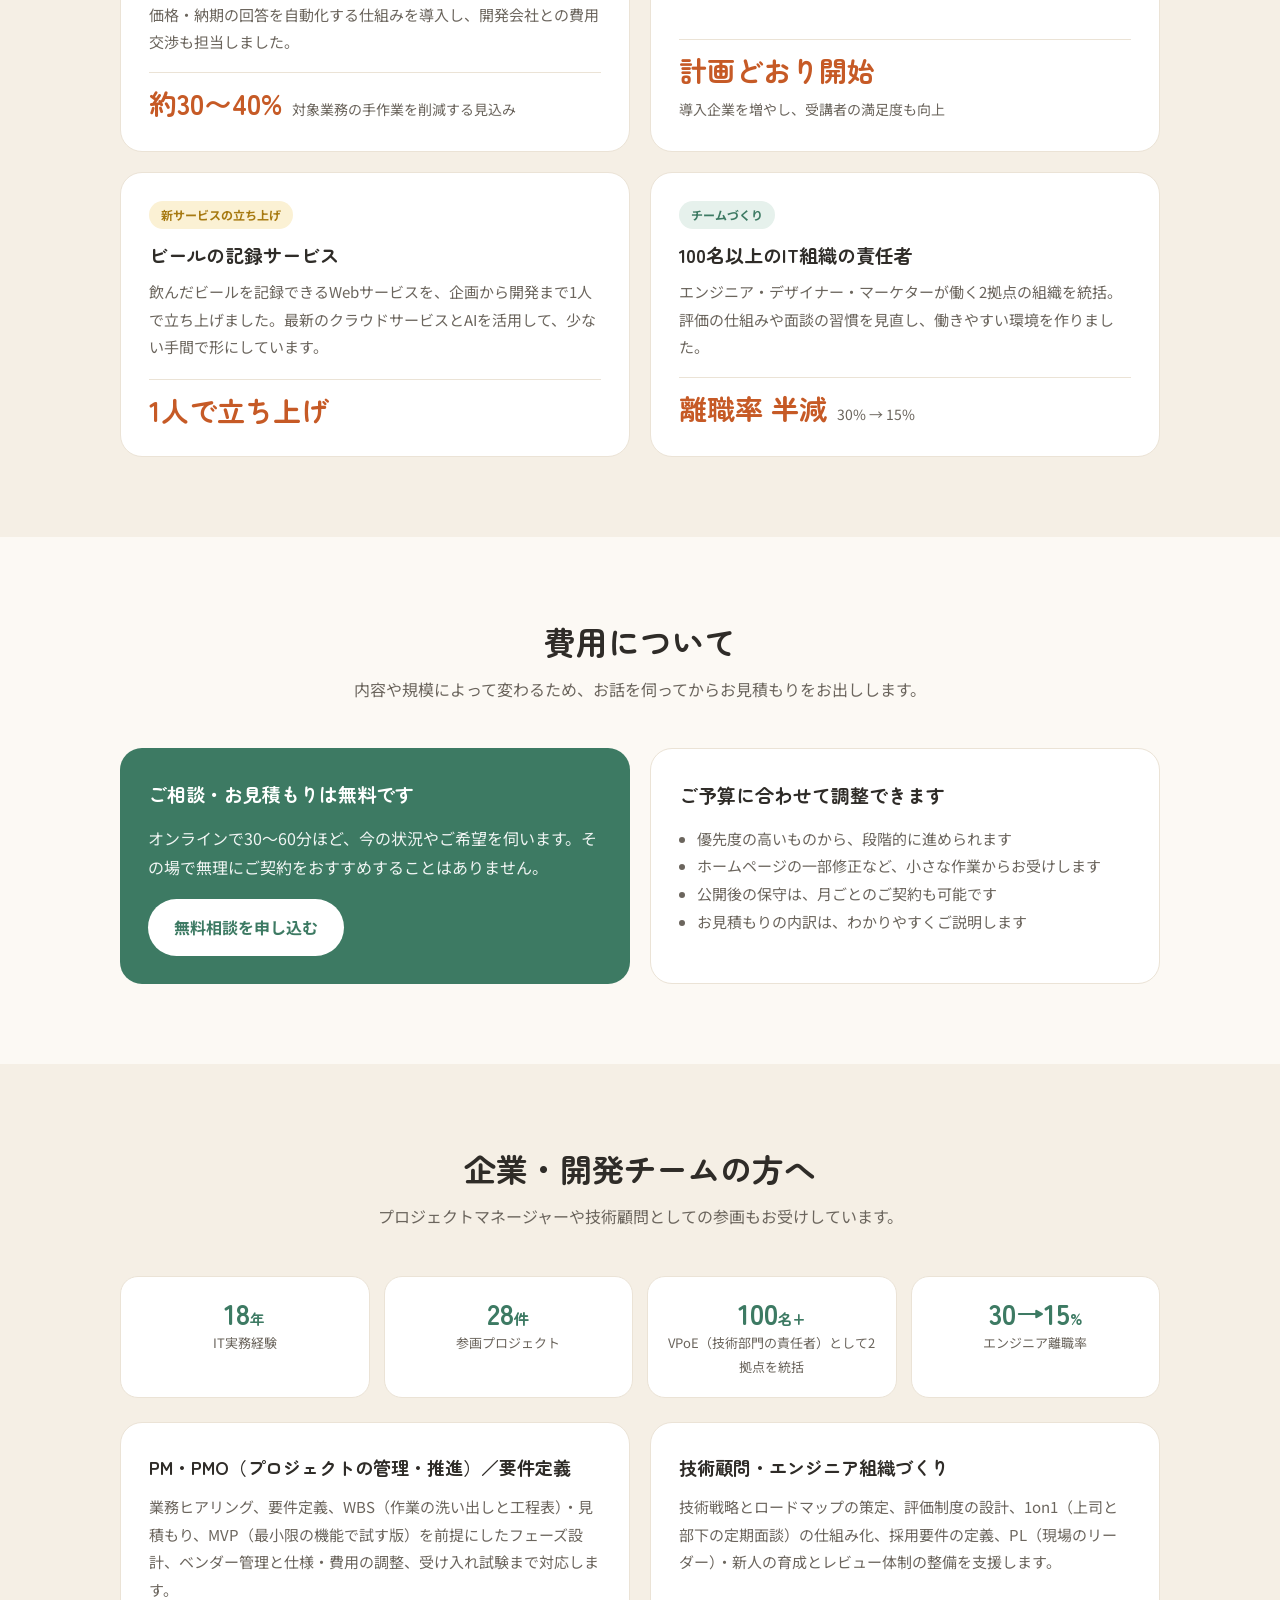
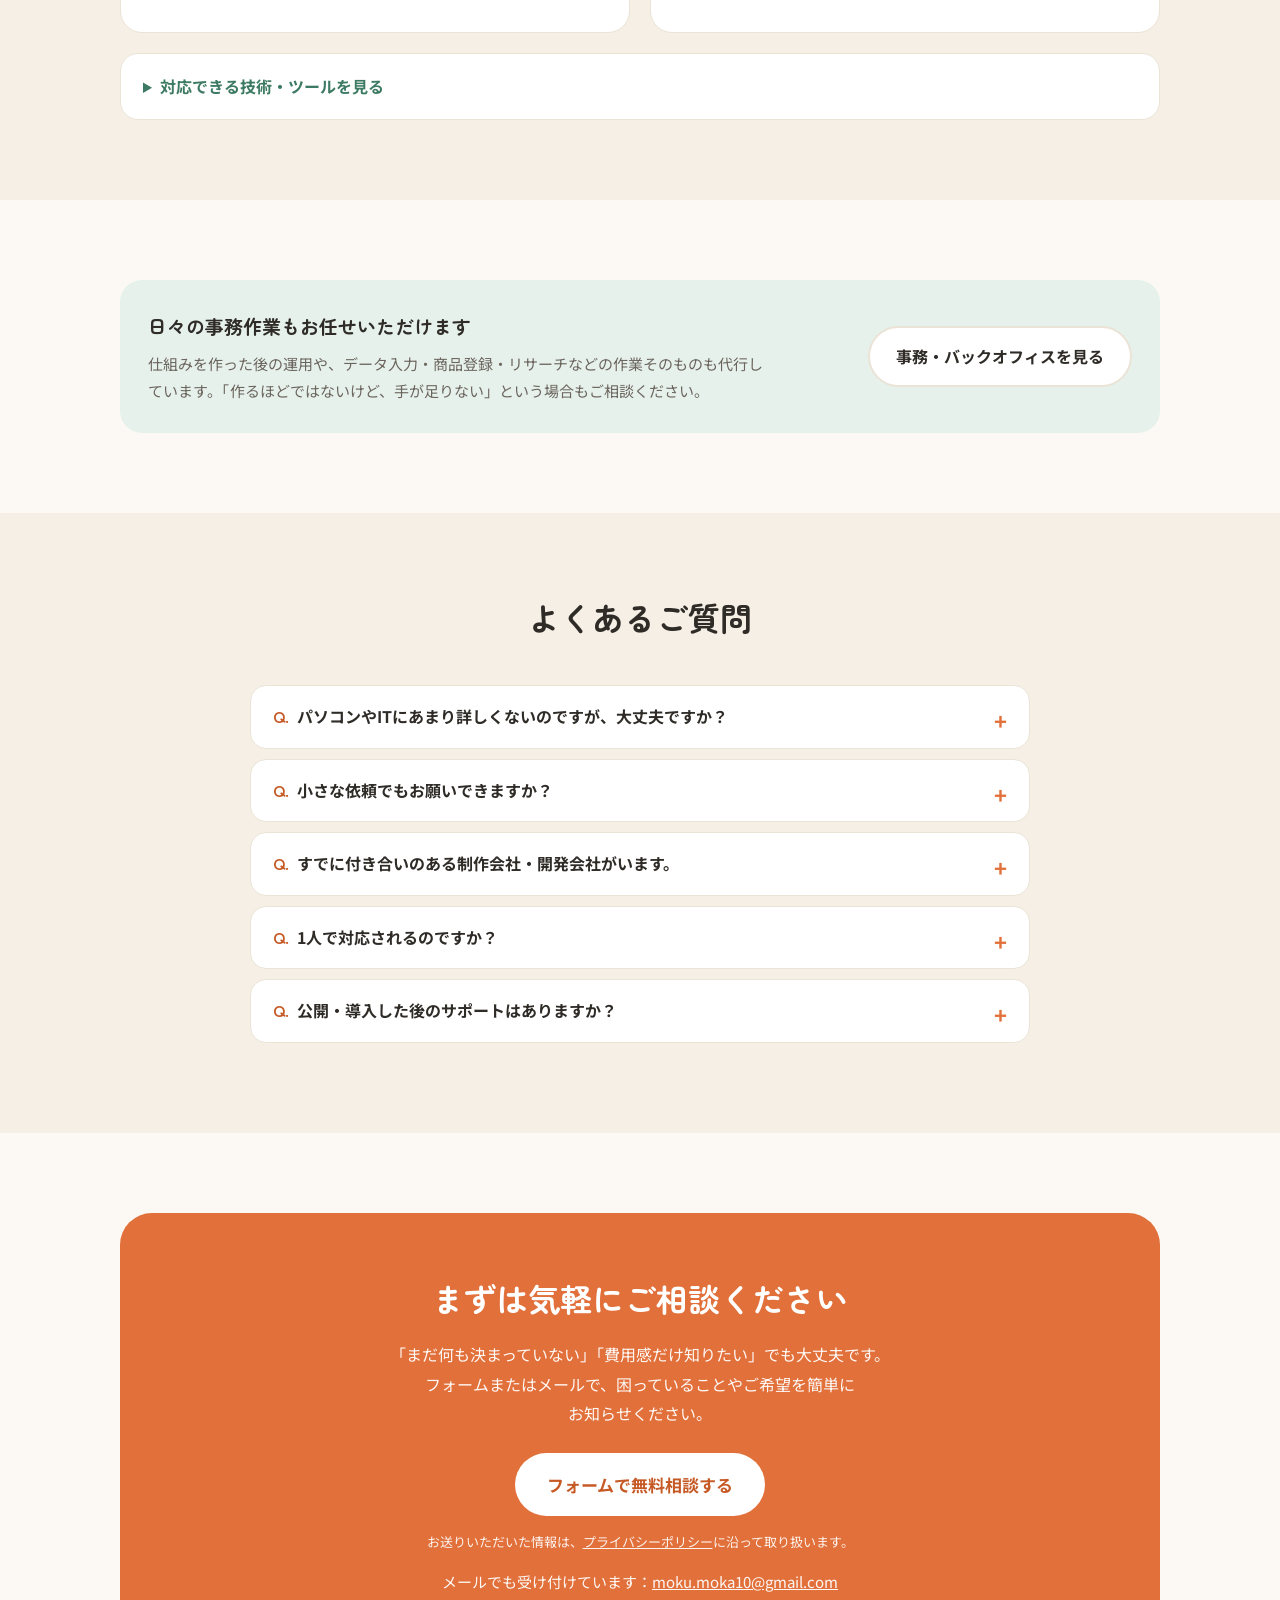
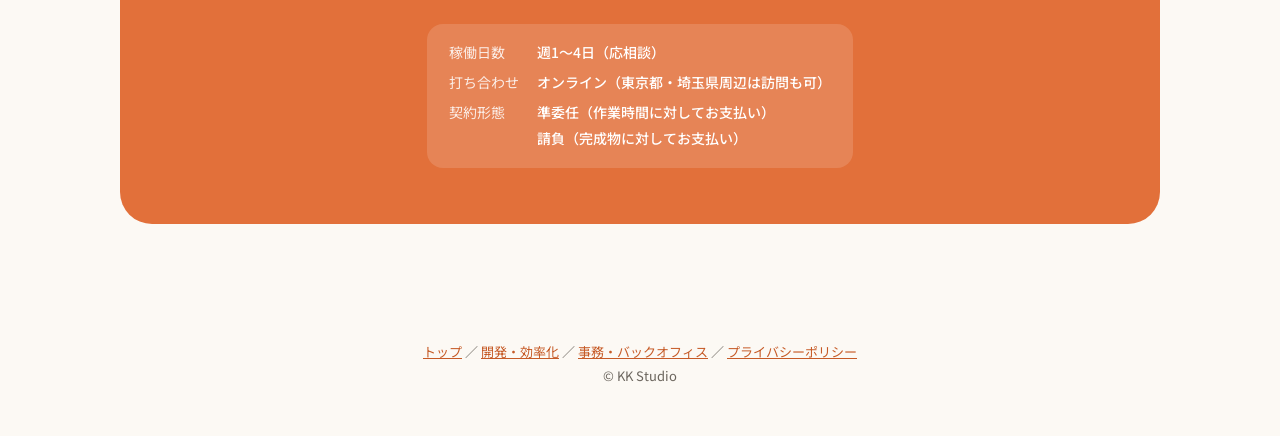
==== commit 2a30c0b8: "Rename brand to KK Studio and fix mobile layout issues Co-Authored-By: Claude Opus 5.5 <noreply@anth" ====
--- a/dev.html
+++ b/dev.html
@@ -4,9 +4,9 @@
 <meta charset="utf-8">
 <meta name="viewport" content="width=device-width, initial-scale=1">
 <meta name="color-scheme" content="light">
-<title>開発・業務効率化 | K.K</title>
+<title>開発・業務効率化 | KK Studio</title>
 <meta name="description" content="ホームページ制作、業務の効率化・自動化・システム導入、DX・AX（AI活用）、新規サービスの立ち上げまで。IT業界18年の経験で、「何から始めれば？」から一緒に進めます。ご相談・お見積もりは無料です。">
-<meta property="og:title" content="開発・業務効率化 | K.K">
+<meta property="og:title" content="開発・業務効率化 | KK Studio">
 <meta property="og:description" content="ホームページ制作、業務の効率化、新規サービスの立ち上げまで。IT業界18年の経験で、やりたいことの整理から一緒に進めます。">
 <meta property="og:type" content="website">
 <link rel="preconnect" href="https://fonts.googleapis.com">
@@ -18,11 +18,11 @@
 
 <header class="top">
   <div class="wrap">
-    <a class="logo" href="index.html"><span class="mark">K.K</span><span>K.K<br><small>Webシステムとバックオフィスの相談窓口</small></span></a>
+    <a class="logo" href="index.html"><span class="mark">KK</span><span>KK Studio<br><small>Webシステムとバックオフィスの相談窓口</small></span></a>
     <nav class="links">
       <a href="index.html">トップ</a>
-      <a href="dev.html" aria-current="page">開発・効率化</a>
-      <a href="office.html">事務・バックオフィス</a>
+      <a href="dev.html" aria-current="page">開発<span class="long">・効率化</span></a>
+      <a href="office.html">事務<span class="long">・バックオフィス</span></a>
       <a href="#faq">よくある質問</a>
     </nav>
     <a class="btn sm" href="#contact">無料で相談</a>
@@ -258,15 +258,15 @@
   <section id="contact">
     <div class="wrap">
       <div class="contact">
-        <h2>まずは気軽にご相談ください</h2>
+        <h2><span class="nw">まずは気軽に</span><span class="nw">ご相談ください</span></h2>
         <p>「まだ何も決まっていない」「費用感だけ知りたい」でも大丈夫です。フォームまたはメールで、困っていることやご希望を簡単にお知らせください。</p>
         <a class="btn" href="https://forms.gle/E2HdbrN2jARtDQk27" target="_blank" rel="noopener">フォームで無料相談する</a>
         <div class="mail small">お送りいただいた情報は、<a href="privacy.html">プライバシーポリシー</a>に沿って取り扱います。</div>
         <div class="mail">メールでも受け付けています：<a href="mailto:moku.moka10@gmail.com">moku.moka10@gmail.com</a></div>
         <dl>
           <dt>稼働日数</dt><dd>週1〜4日（応相談）</dd>
-          <dt>打ち合わせ</dt><dd>オンライン（東京都・埼玉県周辺は訪問も可）</dd>
-          <dt>契約形態</dt><dd>準委任（作業時間に対してお支払い）・請負（完成物に対してお支払い）</dd>
+          <dt>打ち合わせ</dt><dd>オンライン<span class="nw">（東京都・埼玉県周辺は訪問も可）</span></dd>
+          <dt>契約形態</dt><dd><span class="nw">準委任（作業時間に対してお支払い）</span><br><span class="nw">請負（完成物に対してお支払い）</span></dd>
         </dl>
       </div>
     </div>
@@ -274,7 +274,7 @@
 </main>
 
 <footer>
-  <div class="wrap"><a href="index.html">トップ</a> ／ <a href="dev.html">開発・効率化</a> ／ <a href="office.html">事務・バックオフィス</a> ／ <a href="privacy.html">プライバシーポリシー</a><br>© K.K</div>
+  <div class="wrap"><a href="index.html">トップ</a> ／ <a href="dev.html">開発・効率化</a> ／ <a href="office.html">事務・バックオフィス</a> ／ <a href="privacy.html">プライバシーポリシー</a><br>© KK Studio</div>
 </footer>
 
 </body>
--- a/style.css
+++ b/style.css
@@ -230,3 +230,13 @@
 .policy p,.policy li{font-size:15px}
 .policy ul{padding-left:1.4em;margin:0 0 14px}
 .policy .date{margin-top:40px;color:var(--muted);text-align:right}
+/* mobile nav labels */
+@media (max-width:820px){nav.links .long{display:none}nav.links{overflow:visible;justify-content:space-between;gap:12px}}
+/* keep phrases together */
+.nw{display:inline-block}
+.contact h2,.contact p,.contact dd{word-break:auto-phrase;text-wrap:pretty}
+@media (max-width:520px){.contact{padding:44px 20px}.contact dl{display:grid;grid-template-columns:1fr;gap:2px;padding:16px 18px}.contact dt{margin-top:8px}.contact dt:first-child{margin-top:0}}
+/* 5 cards: last one spans the remaining two columns */
+@media (min-width:861px){.grid3.fill-last>:last-child:nth-child(3n+2){grid-column:span 2}.grid3.fill-last>:last-child:nth-child(3n+2) ul{columns:2;column-gap:24px}}
+footer a{display:inline-block}
+.grid3.fill-last li{break-inside:avoid}
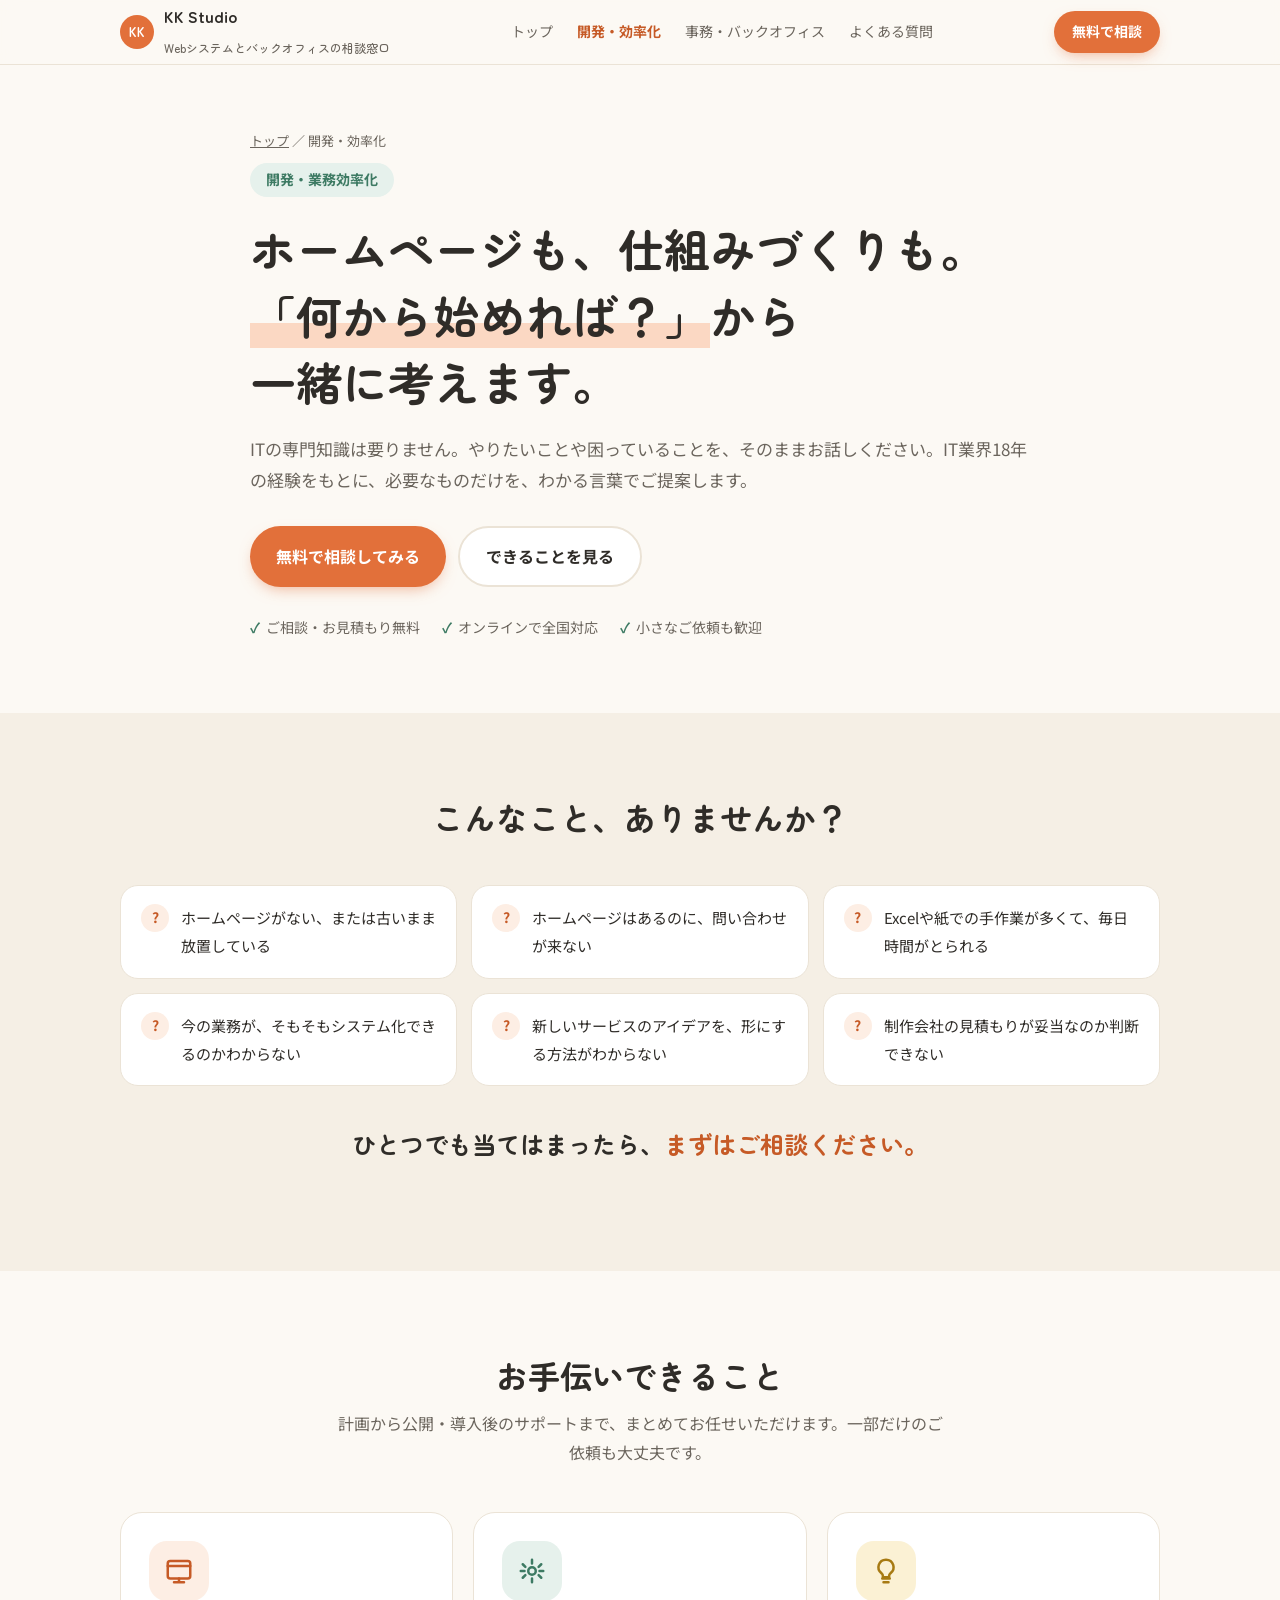
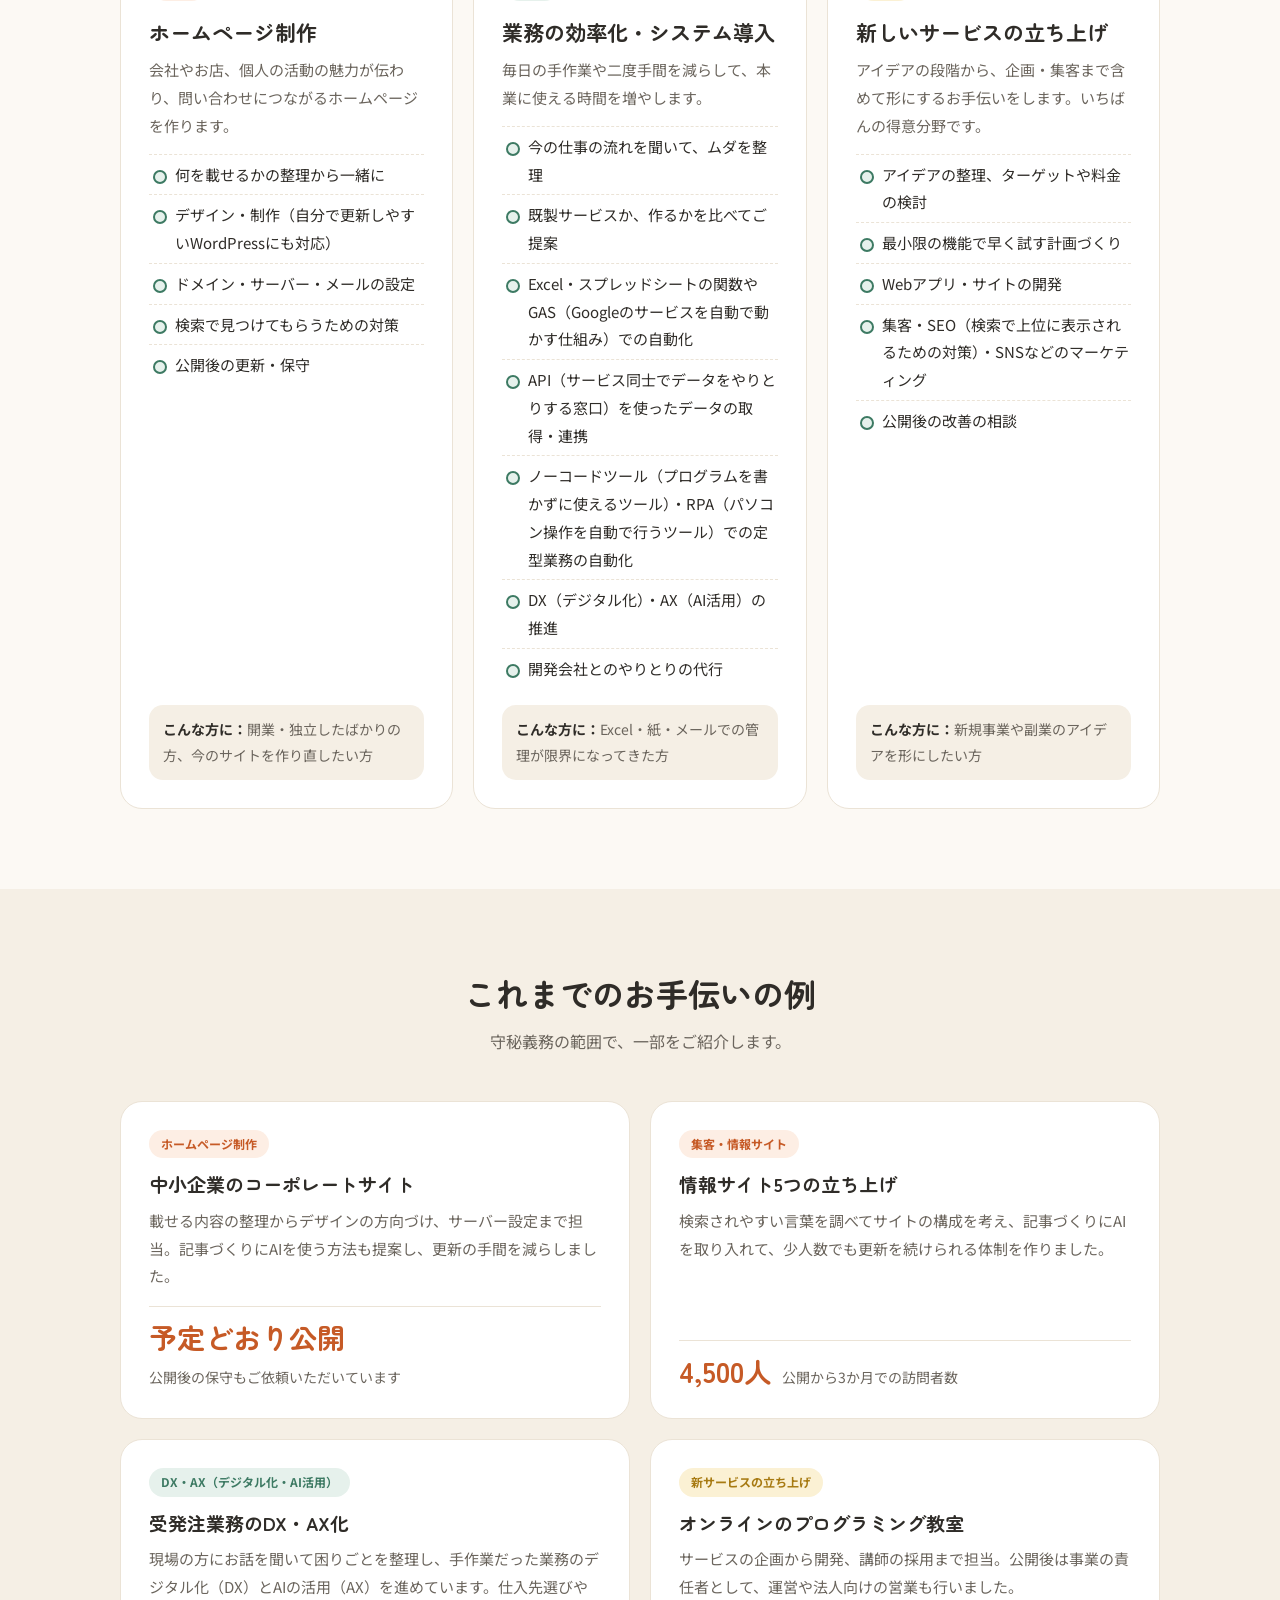
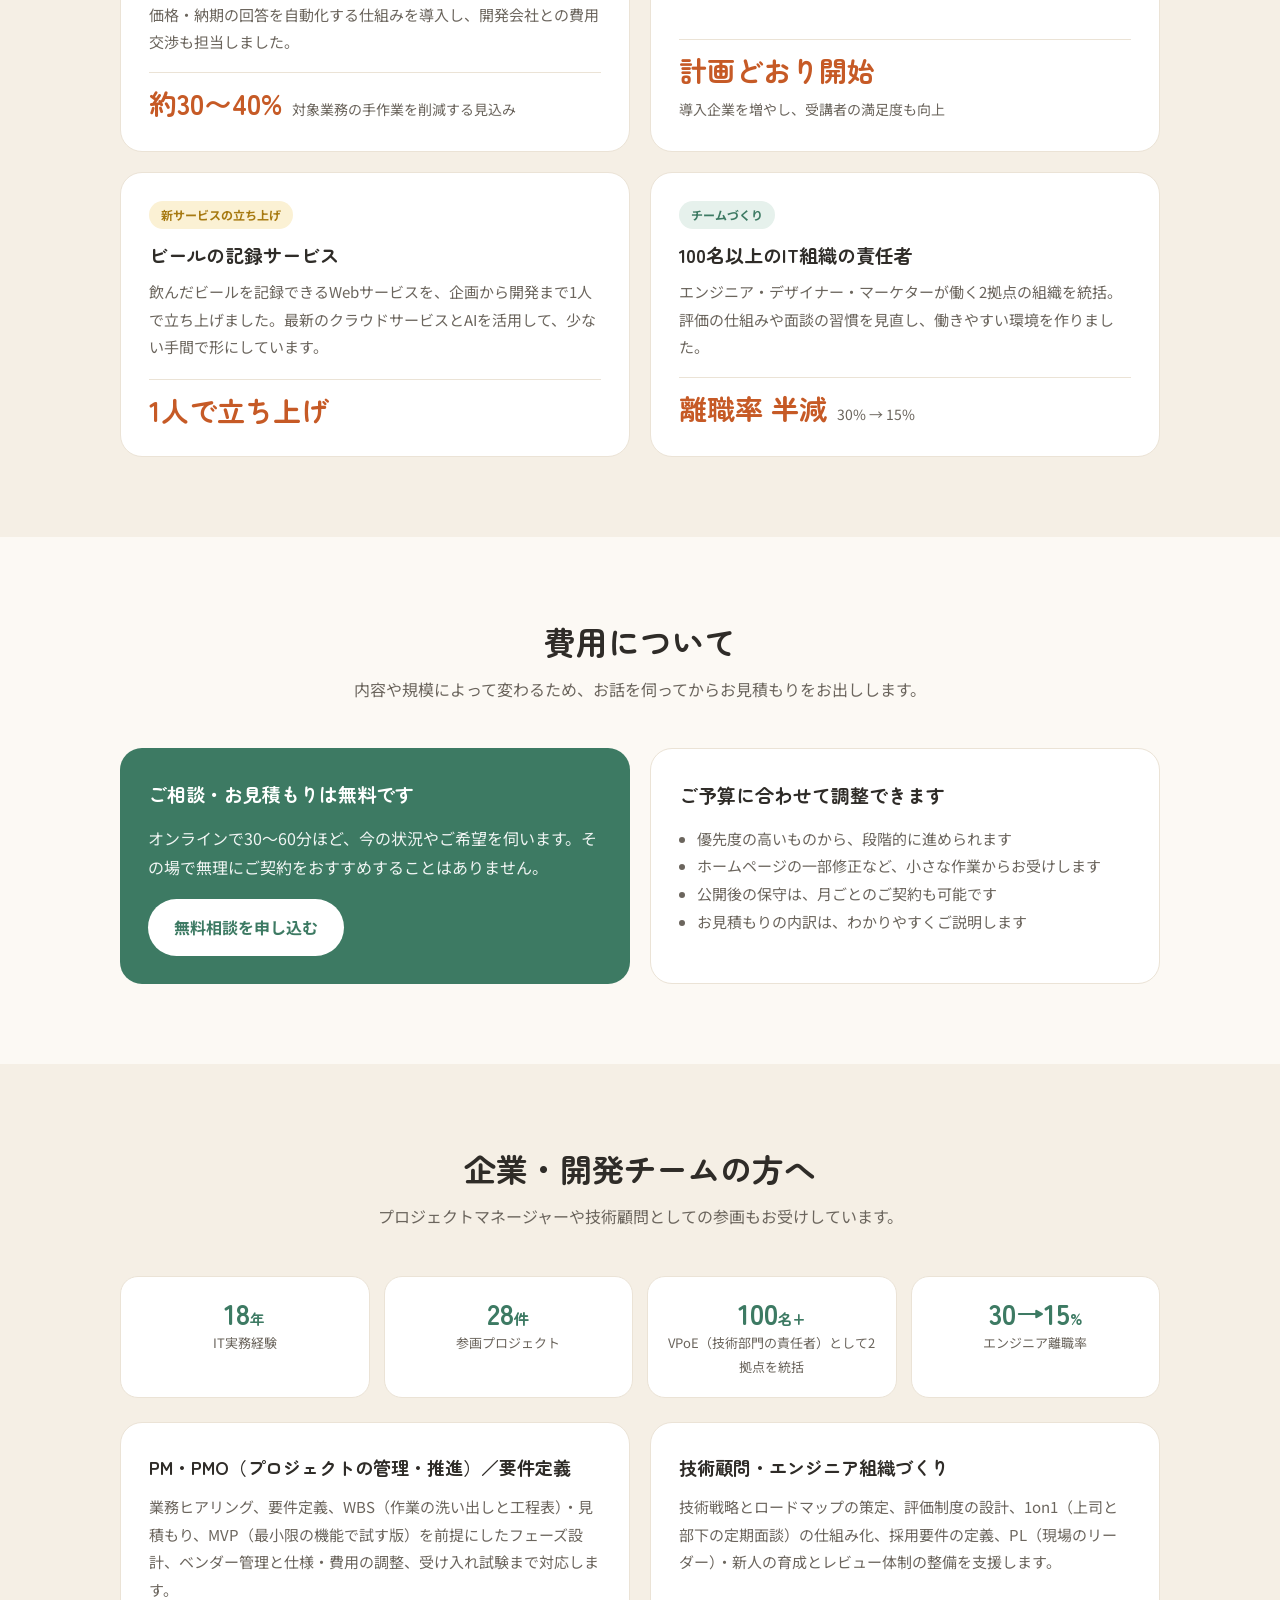
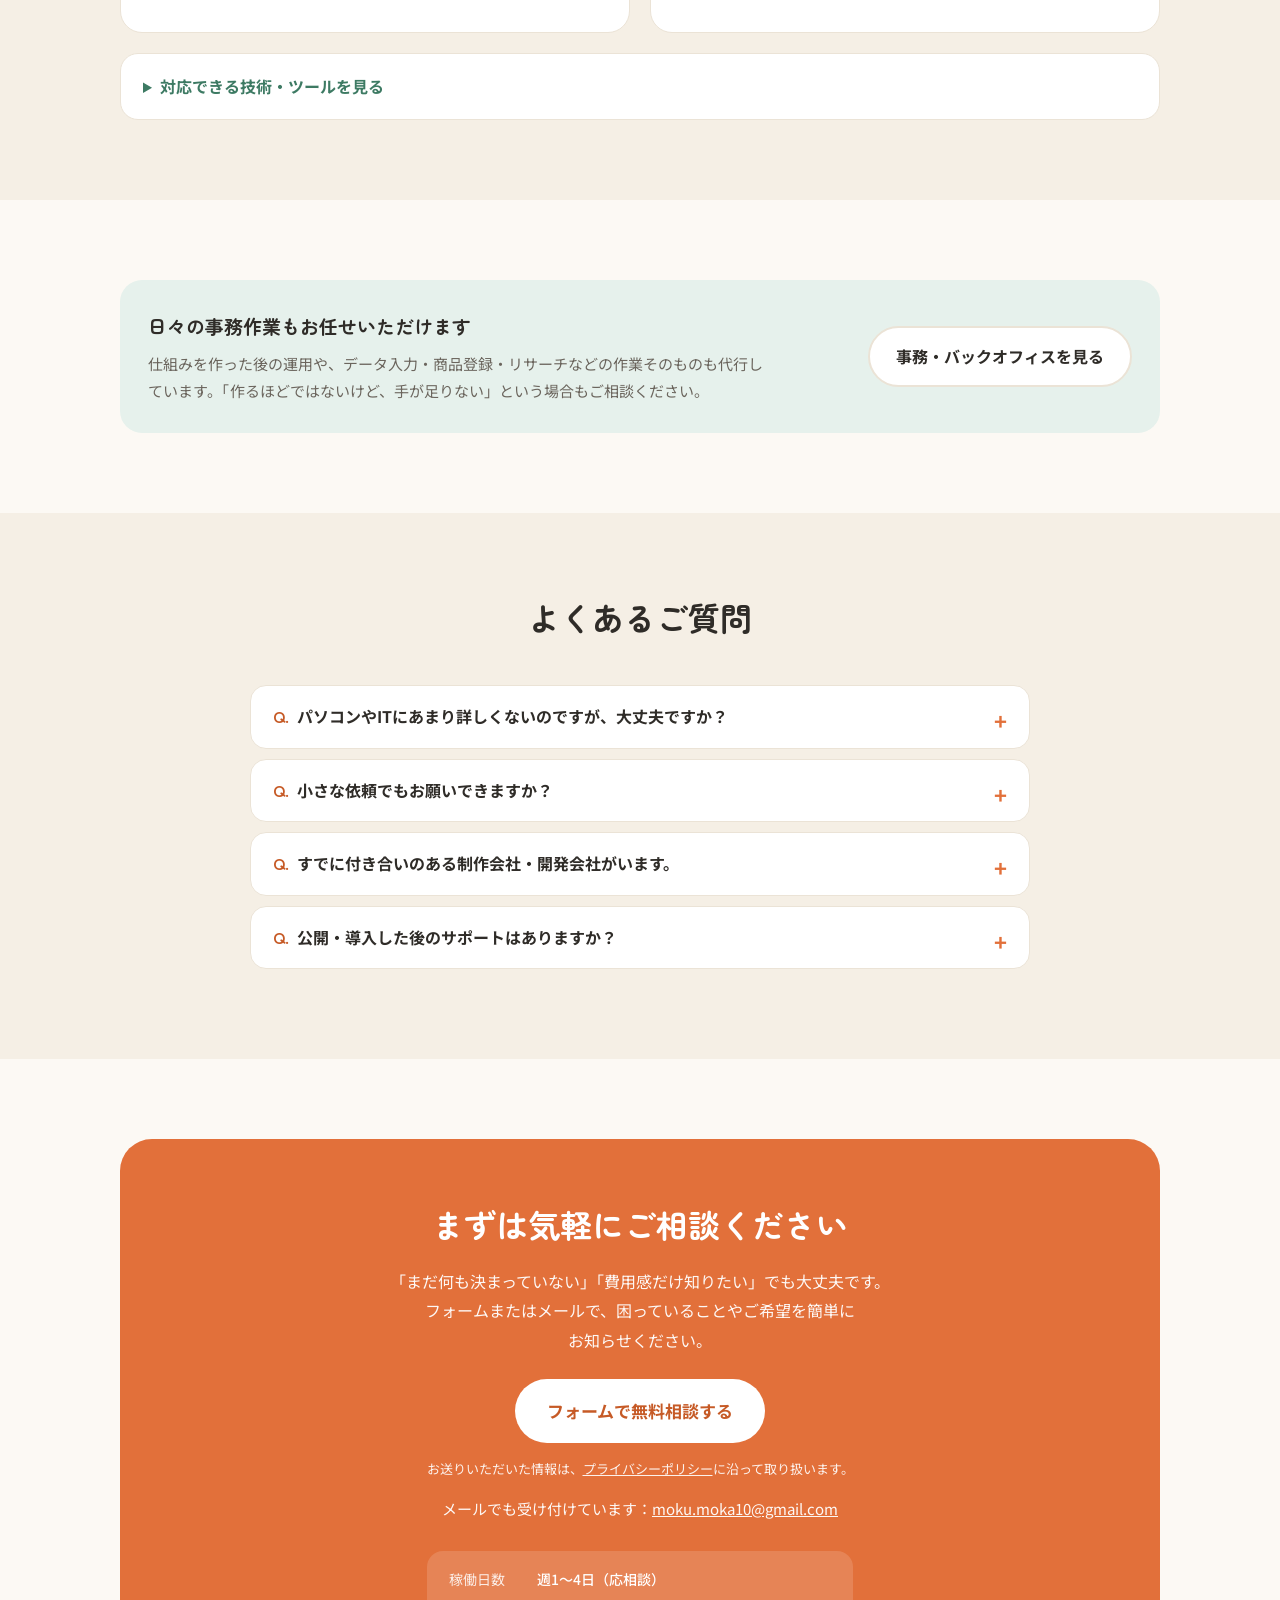
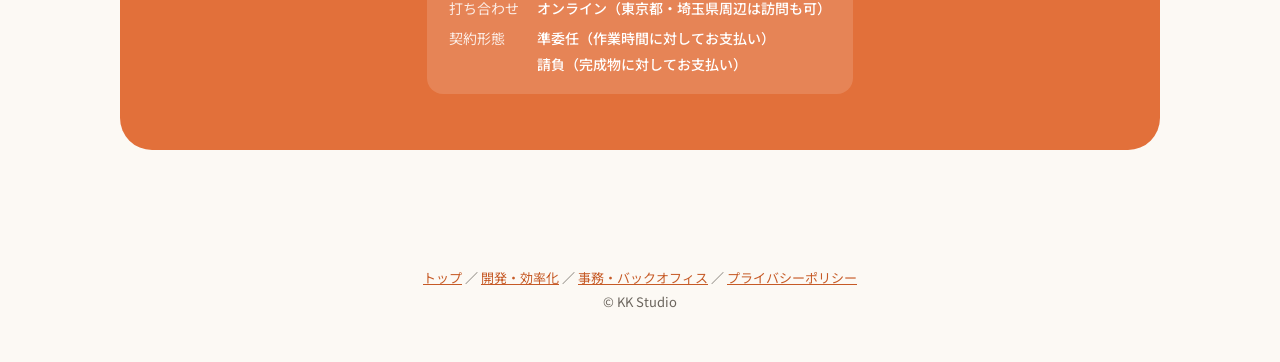
==== commit 43df3bb4: "Remove solo FAQ from dev page Co-Authored-By: Claude Opus 5.5 <noreply@anthropic.com>" ====
--- a/dev.html
+++ b/dev.html
@@ -249,7 +249,6 @@
         <details><summary>パソコンやITにあまり詳しくないのですが、大丈夫ですか？</summary><p>もちろん大丈夫です。「こんなことに困っている」「こうなったらいいな」をそのままお話しください。必要なことはこちらで整理して、わかりやすくご説明します。専門用語が出てくるときは、その意味もあわせてお伝えします。</p></details>
         <details><summary>小さな依頼でもお願いできますか？</summary><p>はい。ホームページの一部修正や、スプレッドシートを使ったちょっとした自動化など、小さなご依頼からお受けしています。</p></details>
         <details><summary>すでに付き合いのある制作会社・開発会社がいます。</summary><p>その場合は、お客様側の立場で、見積もりや提案内容の確認、やりとりのお手伝いをします。間に入ることで、認識のずれや思わぬ追加費用を防ぎやすくなります。</p></details>
-        <details><summary>1人で対応されるのですか？</summary><p>K.Kのほかに、開発と事務の両方ができるメンバーが複数名おり、チームで対応します。開発と並行して、データ移行や入力作業などの事務作業もまとめてお任せいただけます。</p></details>
         <details><summary>公開・導入した後のサポートはありますか？</summary><p>更新作業、保守、不具合への対応、アクセス状況をもとにした改善のご提案まで、継続してサポートします。</p></details>
       </div>
     </div>
